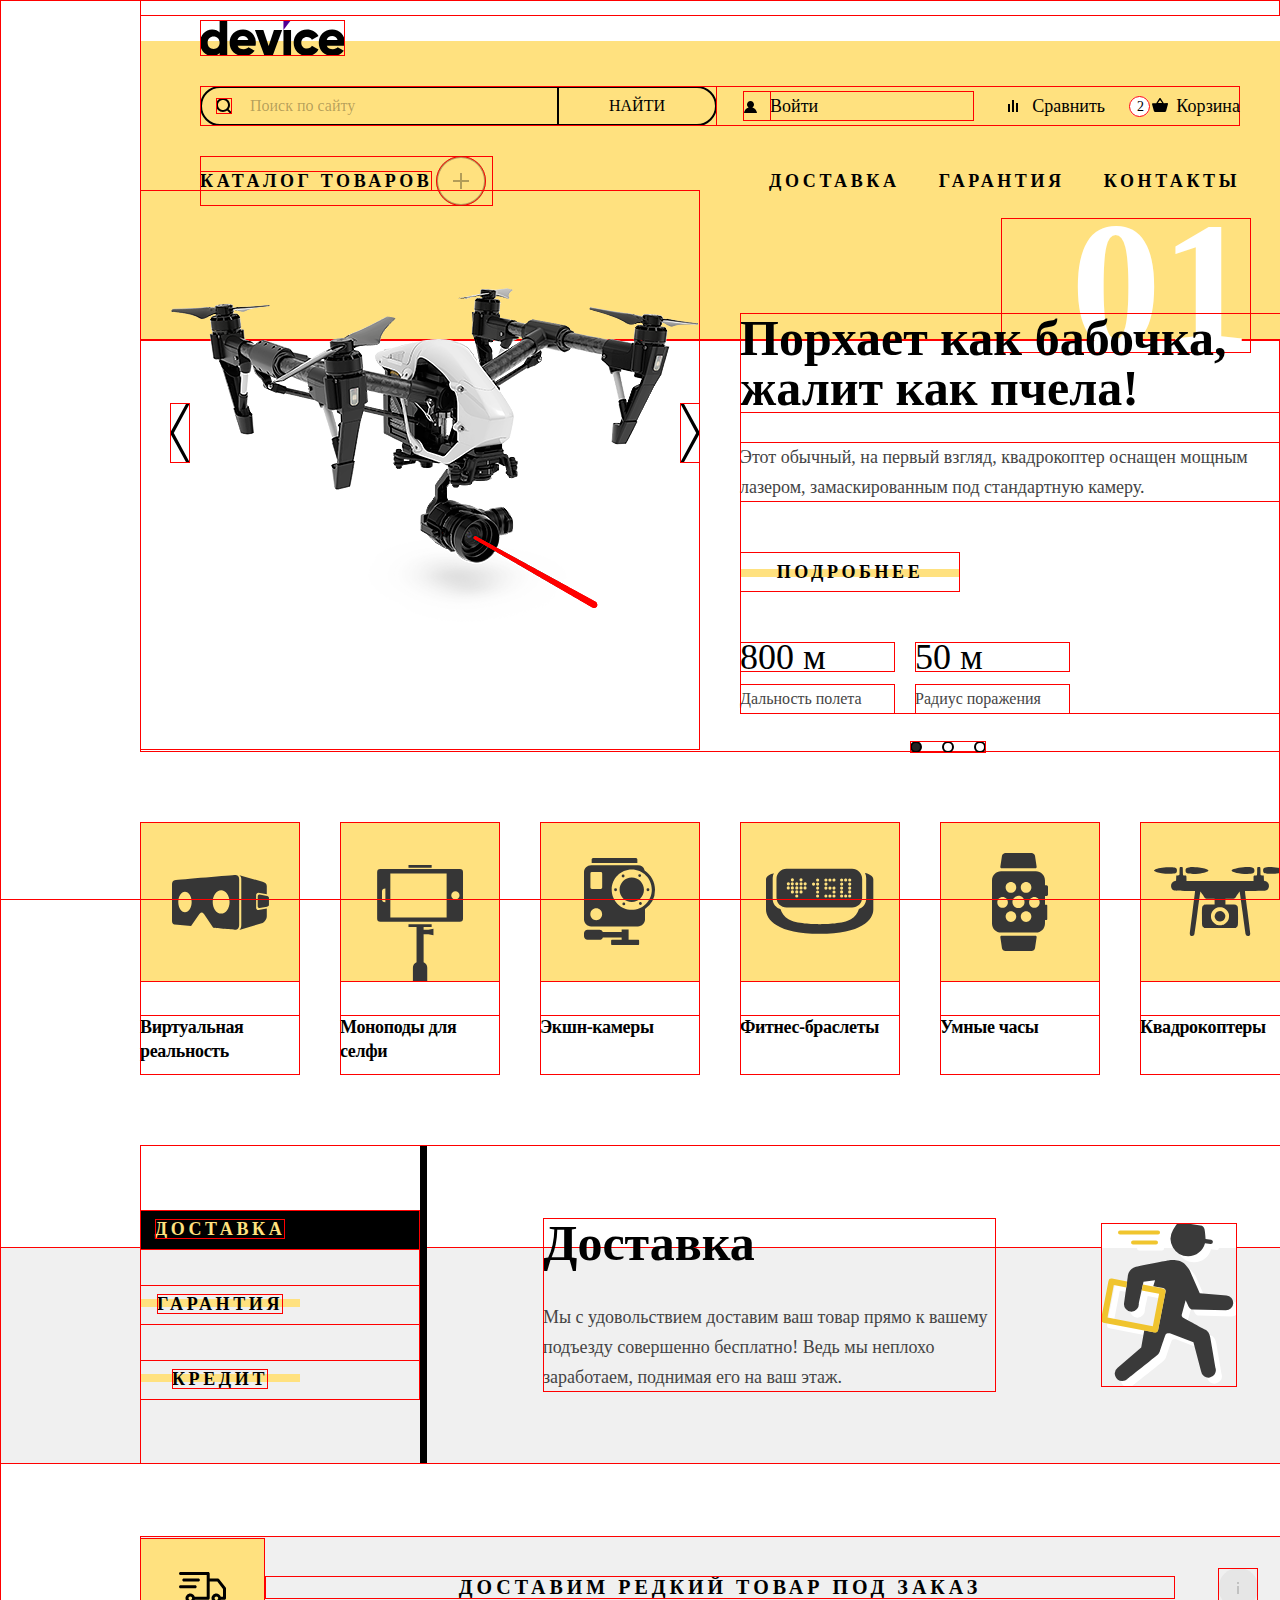
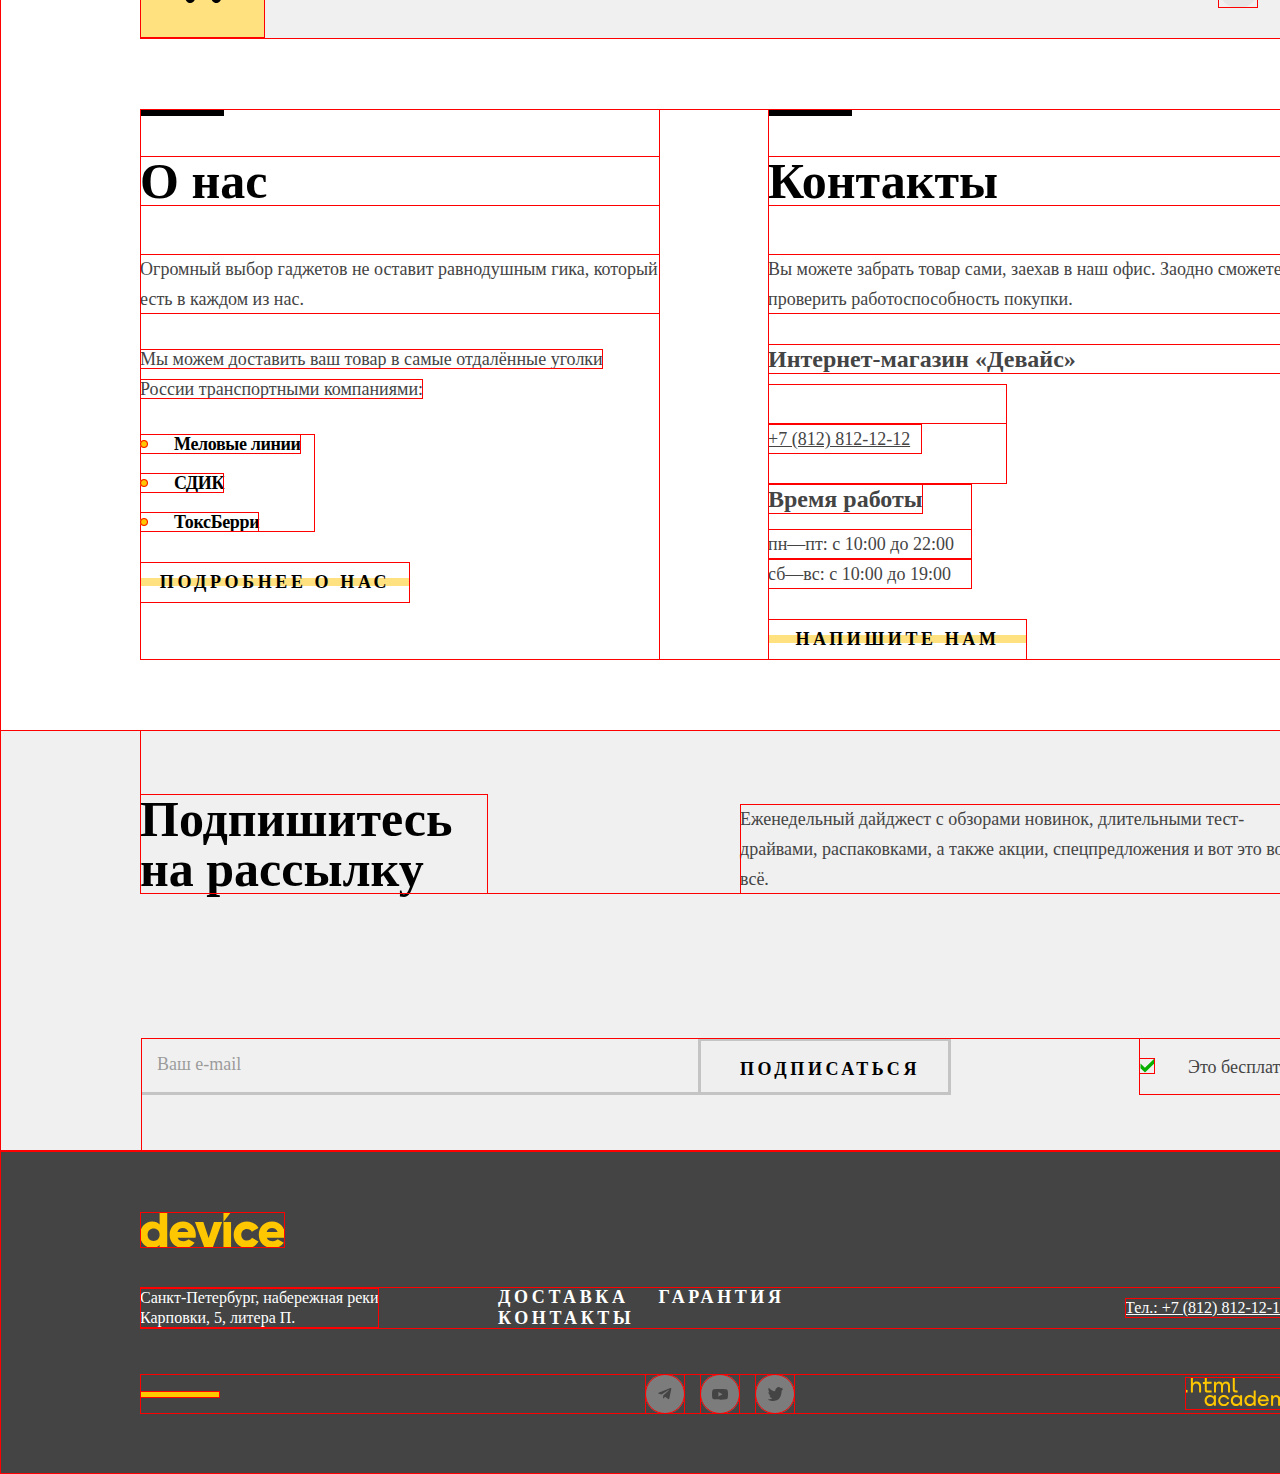
==== index.html @ ec1149d3 "Стилизация состояний кнопок" ====
<!DOCTYPE html>
<html lang="ru">

  <head>
    <meta charset="utf-8">
    <title>HTML Academy: Девайс</title>
    <link rel="stylesheet" href="styles/style.css">
    <link rel="icon" sizes="10x12" href="./images/favicon.png" type="image/png">
  </head>

  <body>

    <!--Шапка сайта-->
    <header class="header">
      <h1 class="visually-hidden">Каталог товаров компании Девайс.</h1>
      <div class="header-wrapper">
        <div class="header-logo-wrapper">
          <img class="header-logo" width="145" height="36" src="./images/logo/header-logo.svg"
            alt="Логотип магазина Девайс.">
        </div>
        <div class="search-navigation-wrapper">
          <form class="search-form" action="#" method="get">
            <label class="search-site-form" for="search-site"></label>
            <input class="input-search-info" type="search" id="search-site" name="search-site"
              placeholder="Поиск по сайту">
            <button class="button button-search" type="button">Найти</button>
          </form>
          <div class="navigation-authentication-wrapper">
            <nav class="navigation-authentication">
              <ul class="navigation-authentication-list">
                <li class="navigation-authentication-item">
                  <a class="navigation-authentication-link navigation-authentication-sign-in" href="#">Войти</a>
                </li>
              </ul>
            </nav>
          </div>
          <div class="navigation-choice-wrapper">
            <nav>
              <ul class="navigation-choice">
                <li class="navigation-choice-item  navigation-item-simile">
                  <a class="navigation-choice-link" href="#">Сравнить</a>
                </li>
                <li class="navigation-choice-item ">
                  <div class="navigation-item-cart">
                    <a class="navigation-choice-link navigation-cart-link" href="#">Корзина</a>
                  </div>
                </li>
              </ul>
            </nav>
          </div>

          <div class="tooltip-wrapper">
            <span class="tooltip-toggle-cart">
            </span>
            <div class="tooltip-cart" role="tooltip" id="tooltip-label-cart">
              <div class="tooltip-cart-list">
                <img class="tooltip-list-image" width="39" height="43" src="./images/tooltip-cart/product-1-small.svg"
                  alt="Фото любительской селфи-палки.">
                <p class="tooltip-list-product">Любительская селфи-палка</p>
              </div>
              <div class="tooltip-cart-list">
                <img class="tooltip-list-image" width="39" height="43" src="./images/tooltip-cart/product-2-small.svg"
                  alt="Фото профессиональной селфи-палки.">
                <p class="tooltip-list-product">Профессиональная селфи-палка</p>
              </div>
              <div class="tooltip-list-total-wrapper">
                <span class="tooltip-list-total">Товаров: 2</span>
                <span class="tooltip-list-total">Сумма: 2000 ₽</span>
              </div>
              <button class="button button-open-cart" type="button">Открыть корзину</button>
            </div>
          </div>

        </div>

        <div class="main-navigation-wrapper">
          <div class="navigation-catalog">
            <a class="navigation-catalog-link" href="#">Каталог товаров</a>
          </div>
          <nav class="main-navigation">
            <ul class="main-navigation-list">
              <li class="main-navigation-item">
                <a class="main-navigation-link" href="#">Доставка</a>
              </li>
              <li class="main-navigation-item">
                <a class="main-navigation-link" href="#">Гарантия</a>
              </li>
              <li class="main-navigation-item">
                <a class="main-navigation-link" href="#">Контакты</a>
              </li>
            </ul>
          </nav>
        </div>
      </div>
    </header>

    <main class="main-container">

      <section class="promotion-section">
        <h2 class="visually-hidden">Рекламные слайды товаров.</h2>

        <div class="promotion-slider-wrapper">
          <div class="promotion-slider">
            <img class="promotion-slider-image" src="./images/promotion-images/promotion-slider-1.png" width="560"
              height="560" alt="Фото квадрокоптера.">
            <div class="slider-controls">
              <button class="slider-button slider-next" type="button">
                <span class="visually-hidden">Предыдущее фото</span>
              </button>
              <button class="slider-button slider-prev" type="button">
                <span class="visually-hidden">Следующее фото</span>
              </button>
            </div>
          </div>
          <div class="promotion-list">
            <h4 class="promotion-slogan">Порхает как бабочка, жалит&nbsp;как&nbsp;пчела!</h4>
            <p class="promotion-text">Этот обычный, на первый взгляд, квадрокоптер оснащен мощным лазером,
              замаскированным под стандартную
              камеру.
            </p>
            <a class="promotion-details" href="#">Подробнее</a>
            <div class="details-argument-wrapper">
              <div>
                <span class="details-argument-item">800 м</span>
                <span class="details-argument">Дальность полета</span>
              </div>
              <div>
                <span class="details-argument-item">50 м</span>
                <span class="details-argument">Радиус&nbsp;поражения</span>
              </div>
            </div>
          </div>
        </div>

        <div class="promotion-slider-wrapper promotion-slider-wrapper-second" style="display: none;">
          <div class="promotion-slider">
            <img class="promotion-slider-image" src="./images/promotion-images/promotion-slider-2.png" width="560"
              height="560" alt="Фото фитнес-браслета.">
            <div class="slider-controls">
              <button class="slider-button slider-next" type="button">
                <span class="visually-hidden">Предыдущее фото</span>
              </button>
              <button class="slider-button slider-prev" type="button">
                <span class="visually-hidden">Следующее фото</span>
              </button>
            </div>
          </div>
          <div class="promotion-list">
            <h4 class="promotion-slogan">Худеем <br> правильно!</h4>
            <p class="promotion-text">Мотивирующие фитнес-браслеты помогут найти в себе силы не пропускать занятия и
              соблюдать диету.
            </p>
            <a class="promotion-details" href="#">Подробнее</a>
            <div class="details-argument-wrapper">
              <div>
                <span class="details-argument-item">48 часов</span>
                <span class="details-argument">Без подзарядки</span>
              </div>
            </div>
          </div>
        </div>

        <div class="promotion-slider-wrapper promotion-slider-wrapper-third" style="display: none;">
          <div class="promotion-slider">
            <img class="promotion-slider-image" src="./images/promotion-images/promotion-slider-3.png" width="560"
              height="560" alt="Фото селфи-палки.">
            <div class="slider-controls">
              <button class="slider-button slider-next" type="button">
                <span class="visually-hidden">Предыдущее фото</span>
              </button>
              <button class="slider-button slider-prev" type="button">
                <span class="visually-hidden">Следующее фото</span>
              </button>
            </div>
          </div>
          <div class="promotion-list">
            <h4 class="promotion-slogan">Делай селфи, как&nbsp;Бен&nbsp;Стиллер!</h4>
            <p class="promotion-text">Самая длинная палка для селфи доступна в нашем магазине. Восемь (Восемь, Карл!)
              метров длиной и весом всего 5 кг.
            </p>
            <a class="promotion-details" href="#">Подробнее</a>
            <div class="details-argument-wrapper">
              <div>
                <span class="details-argument-item">8,5 м</span>
                <span class="details-argument">Длина палки</span>
              </div>
              <div>
                <span class="details-argument-item">5 кг</span>
                <span class="details-argument">Вес палки</span>
              </div>
              <div>
                <span class="details-argument-item">Карбон</span>
                <span class="details-argument">Материал</span>
              </div>
            </div>
          </div>
        </div>

        <div class="slider-pagination-wrapper">
          <ol class="slider-pagination">
            <li class="slider-pagination-item">
              <button class="slider-pagination-button slider-pagination-button-current" type="button">
                <span class="visually-hidden">1 фото</span>
              </button>
            </li>
            <li class="slider-pagination-item">
              <button class="slider-pagination-button" type="button">
                <span class="visually-hidden">2 фото</span>
              </button>
            </li>
            <li class="slider-pagination-item">
              <button class="slider-pagination-button" type="button">
                <span class="visually-hidden">3 фото</span>
              </button>
            </li>
          </ol>
        </div>

      </section>

      <section class="directory-section">
        <h2 class="visually-hidden">Каталог товаров по видам.</h2>
        <ol class="directory-section-list">
          <li class="directory-section-item">
            <div class="directory-section-container">
              <a class="index-catalog-images" href="#">
                <svg aria-hidden="true" focusable="false" xmlns="http://www.w3.org/2000/svg" width="160" height="160"
                  viewBox="0 0 160 160" fill="currentColor">
                  <path fill="#363636"
                    d="M116.131 85.639V73.003c0-1.309 1.045-2.37 2.335-2.37l8.326 1.581V64.02c0-2.355-1.708-3.431-4.202-4.265l-23.187-6.58c1.616 1.391 1.889 2.04 1.889 4.396v45.209c0 2.356-.45 4.066-1.967 5.21l23.265-7.065c2.401-.833 4.202-4.216 4.202-6.572V86.44l-8.326 1.567c-1.29.002-2.335-1.06-2.335-2.368Z" />
                  <path fill="#363636"
                    d="m127.129 73.979-7.598-1.444c-1.008 0-1.824.829-1.824 1.851v9.868c0 1.023.816 1.852 1.824 1.852l7.598-1.431c1.154-.419 1.824-.829 1.824-1.852V75.83c0-1.022-.766-1.507-1.824-1.851ZM99.17 57.483c0-5.08-4.232-4.459-4.232-4.459s-57.106 4.714-60.1 5.121c-2.994.407-2.837 4.387-2.837 4.387v36.28c0 3.743 2.598 3.753 2.598 3.753l16.477 1.403L59.212 92.3s1.11-1.828 2.505-1.828c1.397 0 2.432 1.861 2.432 1.861l9.061 13.521s18.895 1.909 22.521 1.909c3.626-.001 3.44-5.024 3.44-5.024V57.483ZM44.982 90.192c-3.698 0-6.696-4.601-6.696-10.275s2.998-10.275 6.696-10.275c3.698 0 6.696 4.601 6.696 10.275s-2.998 10.275-6.696 10.275Zm36.158 1.426c-4.662 0-8.44-5.239-8.44-11.701 0-6.463 3.78-11.702 8.44-11.702 4.662 0 8.442 5.239 8.442 11.702 0 6.462-3.78 11.701-8.442 11.701Z" />
                </svg>
              </a>
              <a class="index-catalog-link" href="#">Виртуальная реальность</a>
            </div>
          </li>
          <li class="directory-section-item">
            <div class="directory-section-container">
              <a class="index-catalog-images" href="#">
                <svg aria-hidden="true" focusable="false" xmlns="http://www.w3.org/2000/svg" width="160" height="160"
                  viewBox="0 0 160 160" fill="currentColor">
                  <path fill="#363636"
                    d="M119.821 47.011H40.33a3.188 3.188 0 0 0-3.188 3.188v46.413a3.187 3.187 0 0 0 3.188 3.189h79.492a3.188 3.188 0 0 0 3.189-3.189V50.199a3.189 3.189 0 0 0-3.19-3.188ZM45.392 80.236h-.226a3.19 3.19 0 0 1-3.189-3.189v-7.283a3.188 3.188 0 0 1 3.189-3.188h.226v13.66Zm61.231 15.172H50.341V51.402h56.282v44.006Zm8.777-17.856a4.146 4.146 0 0 1-4.146-4.147 4.146 4.146 0 1 1 4.146 4.147ZM91.654 43H68.497v2.758h23.157V43ZM83.608 107.861v-2.973h8.046v-2.758H68.498v2.758h8.045v35.246a6.068 6.068 0 0 0-3.635 5.559V160h14.335v-14.307a6.062 6.062 0 0 0-3.636-5.557v-27.99h4.796l5.051 1.213v-6.711l-5.051 1.213h-4.795Z" />
                </svg>
              </a>
              <a class="index-catalog-link" href="#">Моноподы для селфи</a>
            </div>
          </li>
          <li class="directory-section-item">
            <div class="directory-section-container">
              <a class="index-catalog-images" href="#">
                <svg aria-hidden="true" focusable="false" xmlns="http://www.w3.org/2000/svg" width="160" height="160"
                  viewBox="0 0 160 160" fill="currentColor">
                  <path fill="#363636"
                    d="M97.349 37.49c0-.736-.578-1.49-1.311-1.49H53.053c-.733 0-1.381.754-1.381 1.49v3.522h45.676l.001-3.522ZM98.202 117.809h-9.597v-10.383h-6.958v2.507H62.774c-.537-1.254-1.757-2.148-3.181-2.148H47.559c-1.917-.001-3.559 1.602-3.559 3.526v3.018c0 1.924 1.642 3.48 3.559 3.48h12.035c1.511 0 2.792-.896 3.269-2.326h18.785v2.326H72.13c-.533 0-1.01.437-1.01.972v3.172c0 .535.478 1.048 1.01 1.048h26.072c.533 0 .93-.513.93-1.048v-3.173c0-.535-.397-.971-.93-.971ZM104.666 48.39a7.037 7.037 0 0 0-6.771-5.05H51.148C47.25 43.34 44 46.449 44 50.361v46.9c0 3.912 3.25 7.121 7.148 7.121h46.747c3.898 0 7.126-3.209 7.126-7.121V86.915a23.228 23.228 0 0 0 10.001-19.164c-.001-8.079-4.132-15.181-10.356-19.361ZM56.238 98.151c-3.259 0-5.901-2.65-5.901-5.921 0-3.27 2.642-5.922 5.901-5.922s5.902 2.652 5.902 5.922c0 3.271-2.643 5.921-5.902 5.921Zm5.961-32.605a1.42 1.42 0 0 1-1.418 1.422h-8.94a1.42 1.42 0 0 1-1.418-1.422v-14.16a1.42 1.42 0 0 1 1.418-1.423h8.939a1.42 1.42 0 0 1 1.418 1.423l.001 14.16Zm29.563 22.312c-11.076 0-20.057-9.01-20.057-20.123 0-11.113 8.98-20.124 20.057-20.124 11.077 0 20.058 9.01 20.058 20.124 0 11.114-8.981 20.123-20.058 20.123Z" />
                  <path fill="#363636"
                    d="M91.762 79.964c6.731 0 12.188-5.475 12.188-12.229s-5.457-12.229-12.188-12.229c-6.731 0-12.188 5.475-12.188 12.229s5.457 12.229 12.188 12.229ZM75.562 69.171a1.435 1.435 0 1 0 0-2.87 1.435 1.435 0 0 0 0 2.87ZM107.963 69.171a1.435 1.435 0 1 0 0-2.87 1.435 1.435 0 0 0 0 2.87ZM83.109 55.429a1.435 1.435 0 1 0 0-2.87 1.435 1.435 0 0 0 0 2.87ZM100.415 82.912c.79 0 1.43-.643 1.43-1.436 0-.793-.64-1.436-1.43-1.436-.79 0-1.43.643-1.43 1.436 0 .793.64 1.436 1.43 1.436ZM99.697 55a1.435 1.435 0 1 0 0-2.87 1.435 1.435 0 0 0 0 2.87ZM83.828 83.341a1.435 1.435 0 1 0 0-2.87 1.435 1.435 0 0 0 0 2.87Z" />
                </svg>
              </a>
              <a class="index-catalog-link" href="#">Экшн-камеры</a>
            </div>
          </li>
          <li class="directory-section-item">
            <div class="directory-section-container">
              <a class="index-catalog-images" href="#">
                <svg aria-hidden="true" focusable="false" xmlns="http://www.w3.org/2000/svg" width="160" height="160"
                  viewBox="0 0 160 160" fill="currentColor">
                  <path fill="#363636"
                    d="M124.967 51.074c.752 1.441 1.209 3.08 1.209 4.818v21.102c0 4.616-3.092 8.527-7.246 9.9-1.325 3.987-3.778 7.854-8.051 10.432-8.676 5.231-31.124 4.837-31.198 4.837-.078 0-22.513.395-31.189-4.837-4.216-2.545-6.708-6.347-8.042-10.279-4.418-1.209-7.756-5.25-7.756-10.053v-21.1c0-1.689.427-3.283 1.139-4.694C30.17 52.11 26 53.918 26 57.434v29.983c0 10.251 11.839 24.433 53.657 24.433 41.82 0 53.657-14.182 53.657-24.433V57.434c-.001-3.684-4.576-5.494-8.347-6.36Z" />
                  <path fill="#363636"
                    d="M46.561 85.46h65.523c5.564 0 10.074-4.514 10.074-10.078V56.935c0-5.563-4.51-10.075-10.074-10.075H46.561c-5.564 0-10.075 4.511-10.075 10.075v18.447c0 5.564 4.511 10.077 10.075 10.077Zm63.134-28.992a1.57 1.57 0 1 1 0 3.139 1.57 1.57 0 0 1 0-3.139Zm0 4.04a1.569 1.569 0 1 1 0 3.137 1.569 1.569 0 0 1 0-3.138Zm0 4.038a1.568 1.568 0 1 1 .001 3.137 1.568 1.568 0 0 1-.001-3.137Zm0 3.827a1.57 1.57 0 1 1-.001 3.14 1.57 1.57 0 0 1 .001-3.14Zm0 4.04a1.568 1.568 0 1 1 .001 3.136 1.568 1.568 0 0 1-.001-3.137Zm-4.039-15.945c.867 0 1.568.703 1.568 1.57a1.568 1.568 0 1 1-3.136 0c0-.868.703-1.57 1.568-1.57Zm0 15.944a1.568 1.568 0 1 1 0 3.135 1.568 1.568 0 0 1 0-3.135Zm-4.037-15.944a1.57 1.57 0 1 1-.003 3.14 1.57 1.57 0 0 1 .003-3.14Zm0 4.04a1.57 1.57 0 1 1-.003 3.138 1.57 1.57 0 0 1 .003-3.139Zm0 4.038a1.569 1.569 0 1 1-.002 3.138 1.569 1.569 0 0 1 .002-3.138Zm0 3.827a1.568 1.568 0 1 1 0 3.138 1.568 1.568 0 0 1 0-3.138Zm0 4.04a1.569 1.569 0 1 1-.002 3.137 1.569 1.569 0 0 1 .002-3.138Zm-7.654-15.945c.867 0 1.568.703 1.568 1.57a1.568 1.568 0 1 1-3.136 0 1.568 1.568 0 0 1 1.568-1.57Zm0 8.078c.867 0 1.568.702 1.568 1.57a1.568 1.568 0 1 1-1.568-1.57Zm0 3.881a1.569 1.569 0 1 1-.002 3.136 1.569 1.569 0 0 1 .002-3.136Zm0 3.985a1.568 1.568 0 1 1 0 3.135 1.568 1.568 0 0 1 0-3.135Zm-4.039-15.944a1.57 1.57 0 1 1 0 3.14 1.57 1.57 0 0 1 0-3.14Zm0 8.078a1.57 1.57 0 1 1 .001 3.139 1.57 1.57 0 0 1-.001-3.139Zm0 7.866a1.57 1.57 0 1 1 .001 3.139 1.57 1.57 0 0 1-.001-3.139Zm-4.038-15.944a1.57 1.57 0 0 1 0 3.14 1.568 1.568 0 0 1-1.568-1.57 1.567 1.567 0 0 1 1.568-1.57Zm0 4.04a1.57 1.57 0 1 1-.001 3.135 1.57 1.57 0 0 1 .001-3.136Zm0 4.038a1.57 1.57 0 1 1-.001 3.14 1.57 1.57 0 0 1 .001-3.14Zm0 7.866a1.57 1.57 0 0 1 0 3.137 1.569 1.569 0 0 1 0-3.137Zm-8.29-15.944a1.57 1.57 0 1 1 0 3.139 1.57 1.57 0 0 1 0-3.139Zm0 4.04a1.569 1.569 0 1 1 0 3.137 1.569 1.569 0 0 1 0-3.138Zm0 4.038a1.568 1.568 0 1 1 .001 3.137 1.568 1.568 0 0 1-.001-3.137Zm0 3.881a1.568 1.568 0 1 1 0 3.137 1.569 1.569 0 0 1 0-3.137Zm0 3.985a1.568 1.568 0 1 1 .001 3.137 1.568 1.568 0 0 1-.001-3.137Zm-4.039-11.905a1.568 1.568 0 1 1 0 3.136 1.568 1.568 0 0 1 0-3.136Zm-8.502-.212a1.57 1.57 0 1 1-.001 3.135 1.57 1.57 0 0 1 .001-3.135Zm0 4.038a1.57 1.57 0 1 1-.003 3.141 1.57 1.57 0 0 1 .003-3.14Zm-4.039-8.078a1.57 1.57 0 1 1-.003 3.14 1.57 1.57 0 0 1 .003-3.14Zm0 4.04a1.57 1.57 0 1 1-.003 3.139 1.57 1.57 0 0 1 .003-3.139Zm0 4.038a1.57 1.57 0 1 1-.003 3.14 1.57 1.57 0 0 1 .003-3.14Zm0 4.04a1.569 1.569 0 1 1-.001 3.137 1.569 1.569 0 0 1 .001-3.137Zm-4.254-8.078a1.569 1.569 0 1 1 0 3.138 1.569 1.569 0 0 1 0-3.138Zm0 4.038a1.57 1.57 0 1 1 0 3.139 1.57 1.57 0 0 1 0-3.139Zm0 4.04a1.57 1.57 0 1 1-.001 3.14 1.57 1.57 0 0 1 .001-3.14Zm0 4.04a1.568 1.568 0 1 1 .001 3.136 1.568 1.568 0 0 1-.001-3.137ZM52.3 56.254a1.57 1.57 0 1 1 .002 3.136 1.57 1.57 0 0 1-.002-3.136Zm0 4.04a1.57 1.57 0 0 1 1.571 1.568 1.57 1.57 0 0 1-3.14 0 1.57 1.57 0 0 1 1.569-1.568Zm0 4.038a1.571 1.571 0 1 1 0 3.14 1.571 1.571 0 0 1 0-3.14Zm0 4.04a1.57 1.57 0 1 1 .003 3.135 1.57 1.57 0 0 1-.003-3.135Zm-4.037-8.078a1.57 1.57 0 1 1-.001 3.135 1.57 1.57 0 0 1 .001-3.135Zm0 4.038a1.57 1.57 0 0 1 0 3.14 1.57 1.57 0 0 1 0-3.14Z" />
                </svg>
              </a>
              <a class="index-catalog-link" href="#">Фитнес-браслеты</a>
            </div>
          </li>
          <li class="directory-section-item">
            <div class="directory-section-container">
              <a class="index-catalog-images" href="#">
                <svg aria-hidden="true" focusable="false" xmlns="http://www.w3.org/2000/svg" width="160" height="160"
                  viewBox="0 0 160 160" fill="currentColor">
                  <path fill="#363636"
                    d="M106.494 63.197h-1.515v-4.64c0-5.052-4.087-9.186-9.082-9.186H61.082C56.086 49.372 52 53.505 52 58.557v42.868c0 5.052 4.087 9.185 9.083 9.185h34.815c4.995 0 9.082-4.133 9.082-9.185V98.01h1.515a.764.764 0 0 0 .757-.764V83.467a.765.765 0 0 0-.757-.766h-1.515v-8.788h1.515c.832 0 1.514-.688 1.514-1.531v-7.654a1.529 1.529 0 0 0-1.515-1.531Zm-20.412-3.109c2.926 0 5.299 2.398 5.299 5.358 0 2.96-2.373 5.358-5.299 5.358s-5.298-2.398-5.298-5.358c0-2.96 2.372-5.358 5.298-5.358Zm-15.137 0c2.925 0 5.298 2.398 5.298 5.358 0 2.96-2.373 5.358-5.298 5.358-2.926 0-5.298-2.398-5.298-5.358 0-2.96 2.372-5.358 5.298-5.358ZM57.297 80.397c0-2.959 2.371-5.358 5.298-5.358 2.926 0 5.298 2.399 5.298 5.358 0 2.959-2.373 5.358-5.298 5.358-2.927.001-5.298-2.399-5.298-5.358Zm13.648 19.497c-2.926 0-5.298-2.398-5.298-5.358 0-2.96 2.372-5.358 5.298-5.358 2.925 0 5.298 2.398 5.298 5.358 0 2.96-2.373 5.358-5.298 5.358Zm1.49-19.903c0-3.382 2.711-6.124 6.055-6.124s6.055 2.742 6.055 6.124c0 3.382-2.711 6.124-6.055 6.124-3.344-.001-6.055-2.742-6.055-6.124Zm13.647 19.903c-2.926 0-5.298-2.398-5.298-5.358 0-2.96 2.372-5.358 5.298-5.358s5.299 2.398 5.299 5.358c0 2.96-2.373 5.358-5.299 5.358Zm8.302-14.138c-2.927 0-5.298-2.399-5.298-5.358 0-2.959 2.371-5.358 5.298-5.358 2.926 0 5.298 2.399 5.298 5.358 0 2.958-2.372 5.358-5.298 5.358ZM61.646 46.31h33.687c.843 0 1.432-.681 1.306-1.514l-1.616-10.768-.002-.002C94.771 32.362 93.189 31 91.506 31H65.474c-1.686 0-3.268 1.362-3.517 3.028l-1.615 10.767c-.125.833.461 1.515 1.304 1.515ZM95.333 113.671H61.646c-.843 0-1.429.683-1.304 1.516l1.615 10.767c.25 1.666 1.832 3.028 3.516 3.028h26.032c1.684 0 3.266-1.362 3.517-3.026v-.002l1.615-10.767c.128-.833-.461-1.516-1.304-1.516Z" />
                </svg>
              </a>
              <a class="index-catalog-link" href="#">Умные часы</a>
            </div>
          </li>
          <li class="directory-section-item">
            <div class="directory-section-container">
              <a class="index-catalog-images" href="#">
                <svg aria-hidden="true" focusable="false" xmlns="http://www.w3.org/2000/svg" width="160" height="160"
                  viewBox="0 0 160 160" fill="currentColor">
                  <path fill="#363636"
                    d="M26.052 45.258c-5.545.487-10.214 1.593-11.477 2.672-.722.617-.722.617-.232 1.157.644.72 3.713 1.644 7.247 2.236 3.998.668 12.51.693 13.724.051 1.212-.668 1.624-1.413 1.624-2.981 0-1.619-.62-2.416-2.218-2.853-1.446-.386-5.778-.54-8.668-.282ZM39.775 45.488c-.13.284-.259 2.108-.259 4.112 0 4.061.156 3.778-2.192 3.933l-1.03.077-.259 5.089-1.186.283c-2.58.668-4 2.595-3.792 5.294.128 1.927 1.031 3.341 2.579 4.087 1.109.513 1.47.538 11.246.538 5.545 0 10.137.079 10.188.18.051.13-1.109 9.408-2.58 20.64-1.444 11.23-2.682 20.997-2.708 21.666-.051 1.617.827 2.621 2.348 2.621 1.237 0 2.012-.642 2.321-1.902.13-.513 1.496-10.333 3.018-21.821 1.522-11.463 2.863-20.869 2.94-20.869.104 0 1.084 1.413 2.193 3.136 2.94 4.626 2.4 4.317 7.636 4.317h4.358v5.63l-5.133.077c-4.72.077-5.21.127-5.881.615-1.573 1.157-1.625 1.415-1.625 10.977 0 9.534.026 9.792 1.522 11.049l.851.696h31.366l.85-.696c1.496-1.257 1.52-1.515 1.52-11.05 0-9.56-.05-9.819-1.622-10.976-.671-.488-1.161-.538-5.882-.615l-5.132-.077v-5.63h4.36c5.234 0 4.693.309 7.633-4.317 1.11-1.723 2.09-3.136 2.194-3.136.076 0 1.419 9.406 2.939 20.869 1.523 11.488 2.89 21.308 3.019 21.821.309 1.26 1.082 1.902 2.321 1.902 1.522 0 2.399-1.004 2.347-2.621-.026-.669-1.264-10.436-2.709-21.666-1.469-11.232-2.631-20.51-2.578-20.64.05-.101 4.641-.18 10.189-.18 9.776 0 10.136-.025 11.244-.538 1.548-.746 2.45-2.16 2.579-4.087.207-2.699-1.211-4.626-3.791-5.294l-1.187-.283-.256-5.089-1.032-.077c-2.347-.155-2.194.128-2.194-3.933 0-2.004-.128-3.828-.256-4.112-.207-.36-.543-.488-1.368-.488-.619 0-1.238.128-1.42.309-.206.205-.309 1.465-.309 3.932 0 2.467-.103 3.727-.31 3.932-.179.18-.901.308-1.649.308-1.626 0-1.652.052-1.652 3.11v2.287H46.481v-2.287c0-3.058-.025-3.11-1.65-3.11-.749 0-1.47-.129-1.65-.308-.208-.205-.31-1.465-.31-3.932 0-2.467-.104-3.727-.31-3.932-.181-.18-.8-.309-1.42-.309-.824 0-1.16.129-1.366.488Zm42.842 40.12c2.889.899 5.392 3.393 6.166 6.168.439 1.543.31 4.216-.284 5.784-.696 1.875-2.684 4.009-4.565 4.935-1.29.642-1.754.719-3.921.719s-2.631-.077-3.92-.719c-1.885-.926-3.87-3.06-4.567-4.935-.592-1.568-.722-4.24-.283-5.784.748-2.723 3.25-5.27 6.061-6.168 2.013-.642 3.3-.642 5.313 0Z" />
                  <path fill="#363636"
                    d="M77.794 89.438c-2.037.925-3.507 3.649-3.069 5.73.774 3.677 4.823 5.553 7.996 3.702 1.985-1.158 2.991-3.547 2.451-5.783-.568-2.39-2.734-4.138-5.16-4.138-.645 0-1.625.232-2.218.489ZM50.092 45.154c-3.92.668-4.513 1.131-4.513 3.444 0 1.825.464 2.416 2.268 2.956 1.55.462 7.172.514 10.5.128 6.86-.822 11.322-2.544 9.699-3.752-1.266-.9-4.903-1.876-9.055-2.39-2.475-.308-7.996-.54-8.9-.386ZM103.484 45.258c-6.319.59-11.864 2.081-11.864 3.186 0 1.722 7.841 3.47 15.63 3.495 5.804 0 7.196-.642 7.196-3.34 0-1.825-.619-2.622-2.373-3.085-1.649-.411-5.675-.514-8.589-.256ZM126.776 45.283c-1.78.231-3.018.77-3.43 1.491-.387.77-.31 2.904.154 3.572.928 1.31 1.652 1.465 7.068 1.465 3.662 0 5.802-.129 7.867-.488 3.534-.592 6.603-1.517 7.248-2.236.49-.54.49-.54-.233-1.157-1.341-1.13-5.958-2.185-11.916-2.672-3.481-.283-4.488-.283-6.758.025Z" />
                </svg>
              </a>
              <a class="index-catalog-link" href="#">Квадрокоптеры</a>
            </div>
          </li>
        </ol>
      </section>
      <section class="advantages">
        <h2 class="visually-hidden">Условия и преимущества компании.</h2>
        <nav class="advantages-navigation">
          <ul class="advantages-list">
            <li class="advantages-item advantages-item-marked">
              <a class="advantages-link advantages-link-marked" href="#">Доставка</a>
            </li>
            <li class="advantages-item">
              <a class="advantages-link" href="#">Гарантия</a>
            </li>
            <li class="advantages-item">
              <a class="advantages-link" href="#">Кредит</a>
            </li>
          </ul>
        </nav>
        <div class="advantages-marked advantages-marked-delivery">
          <h3 class="advantages-title">Доставка</h3>
          <p class="advantages-info">Мы с удовольствием доставим ваш товар прямо
            к&nbsp;вашему подъезду совершенно бесплатно! Ведь
            мы неплохо заработаем, поднимая его на ваш этаж.
          </p>
        </div>
        <div class="advantages-marked advantages-marked-guarantee">
          <h3 class="advantages-title">Гарантия</h3>
          <p class="advantages-info">Если из-за возгорания купленного у нас товара у вас
            сгорит дом — не переживайте, мы выдадим вам новый.
            Товар, не дом, конечно же.
          </p>
        </div>
        <div class="advantages-marked advantages-marked-credit">
          <h3 class="advantages-title">Кредит</h3>
          <p class="advantages-info">Залезть в долговую яму стало проще!
            Кредитные консультанты подберут для вас наиболее выгодные условия кредита.
            Выгодные для банка, разумеется.
          </p>
        </div>
      </section>
      <div class="advantages-slogan-block">
        <p class="advantages-slogan-info">Доставим редкий товар под заказ</p>
      </div>
      <div class="contacts-container">
        <section class="contacts-about-info">
          <h3 class="contacts-title">О нас</h3>
          <p class="info-slogan">
            Огромный выбор гаджетов не оставит равнодушным гика,&nbsp;который есть в каждом из нас.
          </p>
          <div class="contacts-delivery-methods">
            <span class="delivery-slogan">
              Мы можем доставить ваш товар в самые отдалённые уголки России транспортными компаниями:
            </span>
            <ul class="delivery-methods-list">
              <li class="delivery-method">
                <a class="delivery-method-link" href="#">Меловые линии</a>
              </li>
              <li class="delivery-method">
                <a class="delivery-method-link" href="#">СДИК</a>
              </li>
              <li class="delivery-method">
                <a class="delivery-method-link" href="#">ТоксБерри</a>
              </li>
            </ul>
            <div class="about-detail-wrapper">
              <a class="contacts-about-detail" href="#">Подробнее о нас</a>
            </div>
          </div>
        </section>
        <section class="contacts-full-info">
          <h3 class="contacts-title">Контакты</h3>
          <p class="info-slogan">Вы можете забрать товар сами, заехав в наш офис.
            Заодно&nbsp;сможете проверить работоспособность покупки.
          </p>
          <h3 class="address-title">Интернет-магазин «Девайс»</h3>
          <address class="contacts-address">
            <p class="contacts-address-text">Санкт-Петербург, набережная реки Карповки, 5, литера П.</p>
            <a class="contacts-phone" href="tel:+78128121212">+7 (812) 812-12-12</a>
          </address>
          <div class="worktime-wrapper">
            <h3 class="worktime-title">Время работы</h3>
            <span class="worktime-item">
              пн—пт: с 10:00 до 22:00
            </span>
            <span class="worktime-item">
              сб—вс: с 10:00 до 19:00
            </span>
          </div>
          <div class="message-link-wrapper">
            <a class="message-link" href="#">Напишите нам</a>
          </div>
        </section>
      </div>
      <section class="subscribe">
        <div class="subscribe-container">
          <h3 class="subscribe-title">Подпишитесь на рассылку</h3>
          <p class="subscribe-description">
            Еженедельный дайджест с обзорами новинок,
            длительными&nbsp;тест-драйвами, распаковками, а также акции,
            спецпредложения и вот это вот всё.
          </p>
        </div>
        <div class="subscribe-form-wrapper">
          <form class="subscribe-form" action="https://echo.htmlacademy.ru/" method="post">
            <label class="email-form" for="distribution-email"></label>
            <input class="input-email" type="email" id="distribution-email" name="distribution-email"
              placeholder="Ваш e-mail">
            <button class="button button-subscribe" type="submit">Подписаться</button>
          </form>
          <span class="subscribe-reason">Это бесплатно</span>
        </div>
      </section>
    </main>

    <footer class="page-footer">
      <div class="footer-container">
        <img class="footer-logo" width="145" height="36" src="./images/logo/footer-logo.svg"
          alt="Логотип магазина Девайс.">
        <div class="footer-navigation-wrapper">
          <address class="contacts-address">
            <p class="contacts-address-text">Санкт-Петербург, набережная реки Карповки, 5, литера П.
            </p>
          </address>
          <nav class="footer-navigation">
            <ul class="footer-navigation-list">
              <li class="footer-navigation-item">
                <a class="footer-navigation-link" href="#">Доставка</a>
              </li>
              <li class="footer-navigation-item">
                <a class="footer-navigation-link" href="#">Гарантия</a>
              </li>
              <li class="footer-navigation-item">
                <a class="footer-navigation-link" href="#">Контакты</a>
              </li>
            </ul>
          </nav>
          <div class="footer-phone">
            <a class="footer-phone-link" href="tel:+78128121212">Тел.: +7 (812) 812-12-12</a>
          </div>
        </div>
        <div class="footer-social-wrapper">
          <section class="footer-social">
            <h2 class="visually-hidden">Ссылка на социальные сети.</h2>
            <ul class="footer-social-list">
              <li class="footer-social-item">
                <a class="footer-social-tme" href="https://t.me/htmlacademy">
                  <svg aria-hidden="true" focusable="false" xmlns="http://www.w3.org/2000/svg" width="14" height="12"
                    viewBox="0 0 14 12" fill="currentColor">
                    <g clip-path="url(#clip0_38541_808)">
                      <path
                        d="M12.4431 0.0735832L0.623071 4.63158C-0.183596 4.95558 -0.178929 5.40558 0.475071 5.60625L3.50974 6.55292L10.5311 2.12292C10.8631 1.92092 11.1664 2.02958 10.9171 2.25092L5.2284 7.38492H5.22707L5.2284 7.38558L5.01907 10.5136C5.32574 10.5136 5.46107 10.3729 5.63307 10.2069L7.10707 8.77358L10.1731 11.0382C10.7384 11.3496 11.1444 11.1896 11.2851 10.5149L13.2977 1.02958C13.5037 0.203583 12.9824 -0.170417 12.4431 0.0735832Z"
                        fill="#444444" />
                    </g>
                    <defs>
                      <clipPath id="clip0_38541_808">
                        <rect width="14" height="12" fill="white" />
                      </clipPath>
                    </defs>
                  </svg>
                  <span class="visually-hidden">Телеграм.</span>
                </a>
              </li>
              <li class="footer-social-item">
                <a class="footer-social-youtube" href="https://www.youtube.com/user/htmlacademyru">
                  <svg aria-hidden="true" focusable="false" xmlns="http://www.w3.org/2000/svg" width="16" height="11"
                    viewBox="0 0 16 11" fill="currentColor">
                    <g clip-path="url(#clip0_38541_813)">
                      <path
                        d="M15.6671 1.67464C15.5765 1.35146 15.4 1.05887 15.1564 0.827973C14.9059 0.589975 14.5989 0.41973 14.2644 0.333306C13.0124 0.00330585 7.99641 0.00330593 7.99641 0.00330593C5.9053 -0.0204856 3.8147 0.0841556 1.73641 0.316639C1.40187 0.409448 1.09545 0.583497 0.844411 0.823306C0.597745 1.06064 0.419078 1.35331 0.325745 1.67397C0.10154 2.8818 -0.00739387 4.1082 0.000411455 5.33664C-0.00758854 6.56397 0.101078 7.78997 0.325745 8.99931C0.417078 9.31864 0.595078 9.60997 0.842411 9.84531C1.08974 10.0806 1.39774 10.2506 1.73641 10.3406C3.00508 10.67 7.99641 10.67 7.99641 10.67C10.0902 10.6938 12.1835 10.5892 14.2644 10.3566C14.5989 10.2702 14.9059 10.1 15.1564 9.86197C15.3999 9.63112 15.5762 9.33849 15.6664 9.01531C15.8965 7.80794 16.0083 6.58103 16.0004 5.35197C16.0177 4.11771 15.906 2.88502 15.6671 1.67397V1.67464ZM6.40174 7.61931V3.05464L10.5751 5.33731L6.40174 7.61931Z"
                        fill="#444444" />
                    </g>
                    <defs>
                      <clipPath id="clip0_38541_813">
                        <rect width="16" height="11" fill="white" />
                      </clipPath>
                    </defs>
                  </svg>
                  <span class="visually-hidden">Ютуб.</span>
                </a>
              </li>
              <li class="footer-social-item">
                <a class="footer-social-twitter" href="https://twitter.com/htmlacademy_ru">
                  <svg aria-hidden="true" focusable="false" xmlns="http://www.w3.org/2000/svg" width="40" height="40"
                    fill="currentColor" viewBox="0 0 40 40">
                    <path fill="#444"
                      d="M22.7 13.155c1.5-.5 2.6.3 3.2 1.1.5-.2 1.1-.4 1.7-.6 0 .8-.5 1.4-.8 1.6.7.2 1.2-.4 1.2-.4-.1.9-.9 1.7-1.4 1.9-.2 6.3-2.8 10.4-8.9 10.3h-.4c-.3 0-3.7-.4-4.3-1.8 2 .2 3.4-.4 4.1-1.1-.8-.3-2.4-.4-2.6-2.8.3.2.5.3 1.1.2-1.1-.8-2.3-1.5-2.2-3.5.3.3.9.5 1.2.4-.6-.2-1.8-3.1-.8-4.6 1.6 1.7 3.3 3.4 6.3 3.5.2-2.1 1-3.5 2.6-4.2Z" />
                  </svg>
                  <span class="visually-hidden">Твиттер.</span>
                </a>
              </li>
            </ul>
          </section>

          <div class="footer-link-container">
            <a class="footer-contacts-logo-htmlacademy" href="https://htmlacademy.ru/">
              <svg aria-hidden="true" focusable="false" xmlns="http://www.w3.org/2000/svg" width="115" height="33"
                viewBox="0 0 115 33" fill="none">
                <path d="M0 12.9V15.5H2.5V12.9H0Z" fill="#FFC700" />
                <path
                  d="M11.6 4.5C10 4.5 8.8 5.2 8 6.2H7.9V0H5.9V15.5H7.9V10.2C7.9 8.1 9.2 6.6 11.2 6.6C13 6.6 14.1 8 14.1 9.8V15.5H16.1V9.4C16.2 6.4 14.3 4.5 11.6 4.5Z"
                  fill="#FFC700" />
                <path
                  d="M26.6 4.8H21.8V1.1H19.8V4.9H17.9V6.9H19.8V12.9C19.8 14.6 20.8 15.6 22.5 15.6H26.6V13.6H22.9C22.2 13.6 21.8 13.2 21.8 12.5V6.8H26.6V4.8Z"
                  fill="#FFC700" />
                <path
                  d="M41.1 4.6C39.5 4.6 38.2 5.4 37.6 6.7H37.5C36.9 5.5 35.7 4.6 34.1 4.6C32.7 4.6 31.6 5.4 31 6.4H30.9V4.8H29V15.4H31V10C31 8 32 6.5 33.6 6.5C35.1 6.5 36 7.5 36 9.1V15.4H38V9.8C38 7.4 39.4 6.5 40.6 6.5C42.1 6.5 43 7.5 43 9.1V15.4H45V8.9C45.1 6.4 43.6 4.6 41.1 4.6Z"
                  fill="#FFC700" />
                <path
                  d="M47.8 12.7C47.8 14.4 48.8 15.4 50.6 15.4H52.6V13.4H50.9C50.2 13.4 49.8 13 49.8 12.3V0H47.8V12.7Z"
                  fill="#FFC700" />
                <path
                  d="M28.9 19.7C28 18.6 26.7 17.9 25 17.9C21.9 17.9 19.6 20.2 19.6 23.5C19.6 26.8 21.9 29.1 25 29.1C26.8 29.1 28 28.3 28.8 27.2H28.9V28.8H30.9V18.2H28.9V19.7ZM25.3 27.1C23.1 27.1 21.7 25.5 21.7 23.5C21.7 21.5 23.1 19.9 25.3 19.9C27.5 19.9 28.9 21.5 28.9 23.5C28.9 25.4 27.5 27.1 25.3 27.1Z"
                  fill="#FFC700" />
                <path
                  d="M44.2 22C43.7 19.6 41.6 17.9 38.8 17.9C35.4 17.9 33.2 20.4 33.2 23.5C33.2 26.6 35.4 29.1 38.8 29.1C41.6 29.1 43.7 27.3 44.2 24.9H42.1C41.7 26.2 40.4 27.2 38.8 27.2C36.6 27.2 35.2 25.6 35.2 23.6C35.2 21.6 36.6 20 38.8 20C40.4 20 41.6 21 42.1 22.2H44.2V22Z"
                  fill="#FFC700" />
                <path
                  d="M55.1 19.7C54.2 18.6 52.9 17.9 51.2 17.9C48.1 17.9 45.8 20.2 45.8 23.5C45.8 26.8 48.1 29.1 51.2 29.1C53 29.1 54.2 28.3 55 27.2H55.1V28.8H57.1V18.2H55.1V19.7ZM51.5 27.1C49.3 27.1 47.9 25.5 47.9 23.5C47.9 21.5 49.3 19.9 51.5 19.9C53.7 19.9 55.1 21.5 55.1 23.5C55.1 25.4 53.6 27.1 51.5 27.1Z"
                  fill="#FFC700" />
                <path
                  d="M68.7 19.8C67.8 18.7 66.5 17.9 64.8 17.9C61.7 17.9 59.4 20.2 59.4 23.5C59.4 26.8 61.6 29.1 64.8 29.1C66.5 29.1 67.8 28.3 68.6 27.3H68.7V28.8H70.7V13.4H68.7V19.8ZM65.1 27.1C62.9 27.1 61.5 25.5 61.5 23.5C61.5 21.5 62.9 19.9 65.1 19.9C67.3 19.9 68.7 21.5 68.7 23.5C68.6 25.5 67.2 27.1 65.1 27.1Z"
                  fill="#FFC700" />
                <path
                  d="M78.3 17.9C75 17.9 72.8 20.4 72.8 23.5C72.8 26.5 74.9 29.1 78.3 29.1C80.8 29.1 82.8 27.8 83.5 25.5H81.4C80.9 26.5 79.8 27.1 78.4 27.1C76.5 27.1 75.1 25.8 75 24.2H83.8C84 20.6 81.8 17.9 78.3 17.9ZM78.3 19.8C80 19.8 81.3 20.8 81.6 22.4H75.1C75.4 20.9 76.6 19.8 78.3 19.8Z"
                  fill="#FFC700" />
                <path
                  d="M98.2 17.9C96.6 17.9 95.3 18.7 94.6 19.9H94.5C93.9 18.7 92.7 17.9 91.1 17.9C89.7 17.9 88.6 18.6 88 19.7V18.2H86.1V28.8H88.1V23.4C88.1 21.4 89.1 20 90.7 19.9C92.2 19.9 93.1 20.9 93.1 22.5V28.8H95.1V23.2C95.1 20.8 96.5 19.9 97.7 19.9C99.2 19.9 100.1 20.9 100.1 22.5V28.8H102.1V22.3C102.2 19.7 100.7 17.9 98.2 17.9Z"
                  fill="#FFC700" />
                <path
                  d="M109.4 27L105.8 18.1H103.6L108.4 29.7C108.1 30.6 107.7 30.9 106.7 30.9H104.2V32.9H106.7C108.5 32.9 109.5 32.1 110.2 30.3L114.9 18.1H112.8L109.4 27Z"
                  fill="#FFC700" />
              </svg>
            </a>
          </div>
        </div>
      </div>
    </footer>




  </body>

</html>
---- styles/style.css ----
@font-face {
  font-family: "Raleway";
  font-style: normal;
  font-weight: 800;
  src: url("../fonts/raleway/raleway-800.woff2") format("woff2");
  font-display: swap;
}

@font-face {
  font-family: "Rubik";
  font-style: normal;
  font-weight: 400;
  src: url("../fonts/rubik/rubik-400.woff2") format("woff2");
  font-display: swap;
}

@font-face {
  font-family: "Rubik";
  font-style: normal;
  font-weight: 700;
  src: url("../fonts/rubik/rubik-700.woff2") format("woff2");
  font-display: swap;
}

html {
  height: 100%;

  outline: 1px solid red;
  outline-offset: -1px;
}

*,
*::before,
*::after {
  box-sizing: border-box;
}


body {
  margin: 0 auto;
  display: flex;
  flex-wrap: wrap;
  min-height: 100%;
  width: 1440px;


  outline: 1px solid red;
  outline-offset: -1px;
}





.visually-hidden {
  position: absolute;
  width: 1px;
  height: 1px;
  margin: -1px;
  border: 0;
  padding: 0;
  clip: rect(0 0 0 0);
  overflow: hidden;
}

.button {
  text-transform: uppercase;
  border: none;
  cursor: pointer;
}

/*.button:disabled {
  background-color: #e5e5e5;
  color: #ffffff;
}*/

.header {
  margin: 0 auto;
  width: 1160px;


  outline: 1px solid red;
  outline-offset: -1px;

}


.header-wrapper {
  width: 1160px;
  min-height: 325px;
  padding: 5px 60px 0 60px;
  margin: 0;
  margin-top: 15px;
  position: relative;
  background: linear-gradient(0deg, #FFE17F 92%, #FFFFFF 0%);


  outline: 1px solid red;
  outline-offset: -1px;
}


.header-logo-wrapper {
  margin: 0;
  padding: 0;
  width: 145px;
  height: 36px;
  display: flex;
  flex-wrap: wrap;
}

.header-logo {
  width: 145px;
  height: 36px;
  display: block;
  object-fit: contain;
  margin: 0;
  padding: 0;

  outline: 1px solid red;
  outline-offset: -1px;

}

.search-navigation-wrapper {
  display: grid;
  grid-template-columns: 517px 231px 240px;
  width: 1040px;
  justify-content: space-between;
  margin: 0;
  padding: 0;
  margin-top: 30px;
  align-items: center;


  outline: 1px solid red;
  outline-offset: -1px;
}

.search-form {
  width: 517px;
  height: 40px;
  margin: 0;
  padding: 0;
  display: flex;
  position: relative;

  outline: 1px solid red;
  outline-offset: -1px;
}

.input-search-info {
  border-radius: 50px 0 0 50px;
  border: 2px solid #000;
  width: 359px;
  height: 40px;
  box-sizing: border-box;
  margin: 0;
  padding: 0;
  font-family: "Rubik";
  font-size: 16px;
  font-style: normal;
  font-weight: 400;
  line-height: 20px;
  background-color: #FFE17F;

}

.input-search-info::placeholder {
  color: rgba(0, 0, 0, 0.3);
  padding-left: 48px;
}

.search-form::before {
  content: "";
  position: absolute;
  width: 16px;
  height: 16px;
  top: 12px;
  left: 16px;
  background: url(../images/header/search-icon.svg) no-repeat;

  outline: 1px solid red;
  outline-offset: -1px;
}

.button-search {
  border-radius: 0 50px 50px 0;
  border: 2px solid #000;
  width: 160px;
  height: 40px;
  box-sizing: border-box;
  text-align: center;
  background-color: #FFE17F;
  font-family: "Rubik";
  font-size: 16px;
  font-style: normal;
  font-weight: 400;
  line-height: 20px;
  margin: 0;
  padding: 0;
  margin-left: -2px;
}

.navigation-authentication-wrapper {
  margin: 0;
  padding: 0;
  width: 231px;

}

.navigation-authentication {
  margin: 0;
  padding: 0;


  outline: 1px solid red;
  outline-offset: -1px;
}

.navigation-authentication-list {
  margin: 0;
  padding: 0;
}



.navigation-authentication-item {
  list-style-type: none;
  margin: 0;
  padding: 0;
  padding-left: 27px;
  width: 231px;
  position: relative;
}

.navigation-authentication-link {
  text-decoration: none;
  color: #000;
  font-family: "Rubik";
  font-size: 18px;
  font-style: normal;
  font-weight: 400;
  line-height: 30px;

  outline: 1px solid red;
  outline-offset: -1px;
}



.navigation-authentication-sign-in {
  margin: 0;
  padding: 0;
  width: 204px;
  display: flex;
  justify-content: space-between;

  outline: 1px solid red;
  outline-offset: -1px;
}

.navigation-authentication-item::before {
  content: "";
  background: url(../images/header/icon-sign-in.svg) no-repeat;
  width: 15px;
  height: 12px;
  left: 0;
  top: 10px;
  position: absolute;
  cursor: pointer;

}



.navigation-choice-wrapper {
  margin: 0;
  padding: 0;
  width: 240px;


}

.navigation-choice {
  margin: 0;
  padding: 0;
  width: 240px;
  list-style-type: none;
  display: grid;
  grid-template-columns: 105px 99px;
  column-gap: 36px;
  justify-items: end;

}

.navigation-choice-item {
  margin: 0;
  padding: 0;


}

.navigation-item-cart {
  margin: 0;
  padding: 0;
  padding-left: 12px;
  position: relative;
  display: block;
}

.navigation-item-cart::before {
  content: "";
  position: absolute;
  background: url(../images/header/cart-icon.svg) no-repeat;
  width: 16px;
  height: 14px;
  left: -12px;
  top: 7px;
}

.tooltip-toggle-cart {
  position: absolute;
  background-color: #FFFFFF;
  border-radius: 50%;
  width: 21px;
  height: 21px;
  right: 164px;
  bottom: 14px;
  display: block;


  outline: 1px solid red;
  outline-offset: -1px;
}

.tooltip-toggle-cart::before {
  content: "2";
  position: absolute;
  color: #000;
  text-align: center;
  font-family: "Rubik";
  font-size: 14px;
  font-style: normal;
  font-weight: 400;
  line-height: normal;
  top: 3px;
  right: 6px;


}

.navigation-item-simile {
  margin: 0;
  padding: 0;
  padding-left: 12px;
  position: relative;
}

.navigation-item-simile::before {
  content: "";
  position: absolute;
  background: url(../images/header/simile-icon.svg) no-repeat;
  width: 10px;
  height: 12px;
  left: -12px;
  top: 9px;
}

.navigation-choice-link {
  margin: 0;
  padding: 0;
  text-decoration: none;
  color: #000;
  font-family: "Rubik";
  font-size: 18px;
  font-style: normal;
  font-weight: 400;
  line-height: 30px;
}


/* Tooltip-toggle-cart */
.tooltip-wrapper {
  width: 320px;
  margin: 0;
  padding: 0;
  position: absolute;
  right: -14px;
  top: 116px;

}

.tooltip-cart {
  background-color: #000;
  width: 320px;
  margin: 0;
  padding: 0 20px;
  position: relative;
  z-index: 2;
  display: none;
}

.tooltip-cart::before {
  content: "";
  position: absolute;

  top: -20px;
  left: 150px;

  border: 14px solid transparent;
  border-bottom: 10px solid #000000;

  display: block;



}



.tooltip-toggle-cart:hover + .tooltip-cart,
.tooltip-toggle-cart:focus + .tooltip-cart,
.tooltip-toggle-cart:default + .tooltip-cart {
  display: block;
  z-index: 1000;
}

.tooltip-cart-list {
  margin: 0;
  padding: 0;
  display: flex;
  flex-wrap: nowrap;
  align-items: center;
  position: relative;
}

.tooltip-cart-list::before {
  content: "";
  width: 10px;
  height: 10px;
  position: absolute;
  background-image: url(../images/tooltip-cart/cross-icon.svg);
  background-repeat: no-repeat;
  background-position: center;
  right: 0;
  top: 20px;
}

.tooltip-list-product {
  color: #FFF;
  font-family: "Rubik";
  font-size: 16px;
  font-style: normal;
  font-weight: 400;
  line-height: 20px;
  max-width: 170px;

}

.tooltip-list-image {
  width: 39px;
  height: 43px;
  margin: 0;
  padding: 0;
  object-fit: cover;
  margin-right: 23px;
}

.tooltip-list-total-wrapper {
  display: flex;
  margin: 0;
  padding: 12px 0;
  justify-content: space-between;
}

.tooltip-list-total {
  color: #FFF;
  text-align: right;
  font-family: "Rubik";
  font-size: 16px;
  font-style: normal;
  font-weight: 400;
  line-height: 20px;
  margin: 0;
  padding: 0;
}

.button-open-cart {
  width: 280px;
  height: 50px;
  margin: 20px 0;
  color: #000;
  text-align: center;
  font-family: "Raleway";
  font-size: 18px;
  font-style: normal;
  font-weight: 800;
  line-height: normal;
  letter-spacing: 3.6px;
  text-transform: uppercase;
  background-color: #FFF;
}

.main-navigation-wrapper {
  display: flex;
  margin: 0;
  padding: 0;
  margin-top: 30px;
}

.navigation-catalog {
  margin: 0;
  padding: 0;
  width: 293px;
  height: 50px;
  margin-right: 276px;
  padding-top: 15px;
  padding-bottom: 15px;
  position: relative;

  outline: 1px solid red;
  outline-offset: -1px;
}

.navigation-catalog::before {
  content: "";
  position: absolute;
  width: 50px;
  height: 50px;
  border-radius: 50%;
  border: 2px solid rgba(0, 0, 0, 0.3);
  background: url(../images/header/plus.svg) no-repeat center;
  right: 7px;
  top: 0;

  outline: 1px solid red;
  outline-offset: -1px;

}

.navigation-catalog-link {
  text-decoration: none;
  color: #000;
  font-family: "Raleway";
  font-size: 18px;
  font-style: normal;
  font-weight: 800;
  line-height: normal;
  letter-spacing: 3.6px;
  text-transform: uppercase;

  outline: 1px solid red;
  outline-offset: -1px;
}

.main-navigation {
  margin: 0;
  padding: 0;
}

.main-navigation-item {
  margin: 0;
  padding: 0;
}

.main-navigation-list {
  display: flex;
  flex-wrap: wrap;
  list-style-type: none;
  text-align: center;
  justify-content: space-between;
  width: 471px;
  height: 21px;
  margin: 0;
  padding: 0;
  margin-bottom: 14px;
  margin-top: 15px;
}


.main-navigation-link {
  text-decoration: none;
  color: #000;
  font-family: "Raleway";
  font-size: 18px;
  font-style: normal;
  font-weight: 800;
  line-height: normal;
  letter-spacing: 3.6px;
  text-transform: uppercase;
}

.main-container {
  margin: 0 auto;
  padding: 0;
  flex-grow: 1;

}



.promotion-slider-wrapper {
  margin: 0 auto;
  padding: 0;
  display: flex;
  flex-wrap: wrap;
  justify-content: space-between;
  width: 1160px;
  position: relative;

  outline: 1px solid red;
  outline-offset: -1px;

}


.promotion-slider-wrapper::before {
  content: "01";
  position: absolute;
  color: #FFFFFF;
  text-align: right;
  font-family: "Rubik";
  font-size: 180px;
  font-style: normal;
  font-weight: 700;
  line-height: 30px;
  display: flex;
  width: 250px;
  height: 135px;
  flex-direction: column;
  justify-content: center;
  right: 49px;
  top: -122px;

  outline: 1px solid red;
  outline-offset: -1px;

}

.promotion-slider-wrapper-second::before {
  content: "02";
  position: absolute;
  color: #FFFFFF;
  text-align: right;
  font-family: "Rubik";
  font-size: 180px;
  font-style: normal;
  font-weight: 700;
  line-height: 30px;
  display: flex;
  width: 250px;
  height: 135px;
  flex-direction: column;
  justify-content: center;
  right: 49px;
  top: -122px;

  outline: 1px solid red;
  outline-offset: -1px;
}

.promotion-slider-wrapper-third::before {
  content: "03";
  position: absolute;
  color: #FFFFFF;
  text-align: right;
  font-family: "Rubik";
  font-size: 180px;
  font-style: normal;
  font-weight: 700;
  line-height: 30px;
  display: flex;
  width: 250px;
  height: 135px;
  flex-direction: column;
  justify-content: center;
  right: 49px;
  top: -122px;

  outline: 1px solid red;
  outline-offset: -1px;
}

.promotion-slider-image {
  margin: 0;
  padding: 0;
  width: 560px;
  height: 560px;
  position: absolute;
  z-index: 1;
  top: -150px;
  display: block;


  outline: 1px solid red;
  outline-offset: -1px;
}


.promotion-slider {
  margin: 0;
  padding: 0;
  position: relative;


}

.slider-controls {
  position: absolute;
  top: 63px;
  width: 560px;
  display: flex;
  justify-content: space-between;
  cursor: pointer;
}

.slider-button {
  width: 20px;
  height: 60px;
  background-color: #ffffff;
  color: #000000;
  border: none;
  cursor: pointer;
  background-image: url("../images/promotion-images/arrow.svg");
  background-repeat: no-repeat;
  background-position: center;
  margin-left: 30px;



  outline: 1px solid red;
  outline-offset: -1px;
}

.slider-next {
  transform: rotate(180deg);
  cursor: pointer;

  outline: 1px solid red;
  outline-offset: -1px;
}

.slider-prev {
  cursor: pointer;
}

.slider-button:hover + .slider-prev,
.slider-button:focus + .slider-prev {
  opacity: 0.6;
  cursor: pointer;
}

.slider-pagination {
  width: 76px;
  display: flex;
  flex-wrap: wrap;
  justify-content: space-between;
  align-items: center;
  margin: 0;
  margin-top: -11px;
  padding: 0;
  list-style-type: none;
  cursor: pointer;
  position: absolute;
  left: 910px;

  outline: 1px solid red;
  outline-offset: -1px;
}





.slider-pagination-button {
  width: 12px;
  height: 12px;
  margin: 0;
  padding: 0;
  background-color: #FFFFFF;
  border: 2px solid #000000;
  border-radius: 50%;
  cursor: pointer;
  text-align: center;
  display: block;




}

.slider-pagination-button:hover {
  background-color: #af7842;
}

.slider-pagination-button:focus {
  background-color: #dbb590;
  outline: none;
}

.slider-pagination-button-current {
  background-color: #242424;
}


.promotion-list {
  width: 560px;
  max-height: 401px;
  display: flex;
  flex-wrap: wrap;
  flex-direction: column;
  margin: 0;
  padding: 0;
  margin-top: -27px;
  margin-bottom: 38px;
  align-items: start;
  z-index: 1;

  outline: 1px solid red;
  outline-offset: -1px;
}

.promotion-slogan {
  color: #000;
  font-family: "Raleway";
  font-size: 50px;
  font-style: normal;
  font-weight: 800;
  line-height: 50px;
  margin: 0;
  padding: 0;

  outline: 1px solid red;
  outline-offset: -1px;

}

.promotion-text {
  color: #444;
  font-family: "Rubik";
  font-size: 18px;
  font-style: normal;
  font-weight: 400;
  line-height: 30px;
  margin: 0;
  padding: 0;
  margin-top: 29px;

  outline: 1px solid red;
  outline-offset: -1px;
}

.promotion-details {
  text-decoration: none;
  width: 220px;
  height: 40px;
  color: #000;
  text-align: center;
  font-family: "Raleway";
  font-size: 18px;
  font-style: normal;
  font-weight: 800;
  line-height: normal;
  letter-spacing: 3.6px;
  text-transform: uppercase;
  margin: 0;
  padding: 10px 5px;
  margin-top: 50px;
  margin-bottom: 50px;
  position: relative;

  outline: 1px solid red;
  outline-offset: -1px;
}

.promotion-details::before {
  content: "";
  border-bottom: 8px solid #FFE17F;
  position: absolute;
  top: 17px;
  left: 0;
  width: 220px;
  z-index: -1;
  box-sizing: border-box;
  appearance: none;
}

.details-argument-wrapper {
  display: flex;
  margin: 0;
  padding: 0;

}

.details-argument-item {
  color: #000;
  font-family: "Rubik";
  font-size: 36px;
  font-style: normal;
  font-weight: 400;
  line-height: 30px;
  margin: 0;
  padding: 0;
  margin-bottom: 12px;
  margin-right: 20px;
  display: flex;
  min-width: 155px;

  outline: 1px solid red;
  outline-offset: -1px;
}

.details-argument {
  color: #444;
  font-family: "Rubik";
  font-size: 16px;
  font-style: normal;
  font-weight: 400;
  line-height: 30px;
  margin: 0;
  padding: 0;
  margin-right: 20px;
  display: flex;
  min-width: 155px;

  outline: 1px solid red;
  outline-offset: -1px;
}

.directory-section {
  margin: 70px auto;
  padding: 0;
  width: 1160px;
}

.directory-section-list {
  display: grid;
  grid-template-columns: repeat(6, 160px);
  gap: 40px;
  margin: 0;
  padding: 0;
  list-style-type: none;
}

.directory-section-container {
  display: grid;
  gap: 33px;
  margin: 0;
  padding: 0;
  width: 160px;

  outline: 1px solid red;
  outline-offset: -1px;

}


.index-catalog-images {
  width: 160px;
  height: 160px;
  background-color: #FFE17F;
  box-sizing: border-box;
  color: #363636;
  background-position: center;
  margin: 0;
  padding: 0;

  outline: 1px solid red;
  outline-offset: -1px;
}

.index-catalog-link {
  color: #000;
  font-family: "Raleway";
  font-size: 18px;
  font-style: normal;
  font-weight: 800;
  line-height: 24px;
  letter-spacing: -0.36px;
  text-decoration: none;
  list-style-type: none;
  width: 160px;
  height: 60px;

  outline: 1px solid red;
  outline-offset: -1px;
}


.advantages {
  padding: 0;
  margin: 0 140px 72px 140px;
  width: 1160px;
  display: flex;
  align-items: center;
  justify-content: start;
  position: relative;

  outline: 1px solid red;
  outline-offset: -1px;
}

.advantages::before {
  content: "";
  background-color: #F0F0F0;
  width: 1440px;
  position: absolute;
  bottom: 0;
  left: -140px;
  top: 102px;
  z-index: -2;

  outline: 1px solid red;
  outline-offset: -1px;
}

.advantages-navigation {
  text-decoration: none;
  margin: 0;
  padding: 0;
  border-right: 7px solid #000000;
}

.advantages-list {
  list-style-type: none;
  margin-left: 0;
  margin-bottom: 64px;
  margin-top: 65px;
  padding: 0;
  width: 280px;
  display: grid;
  row-gap: 35px;
  text-align: center;
  box-sizing: border-box;

  outline: 1px solid red;
  outline-offset: -1px;
}

.advantages-item {
  width: 280px;
  padding-top: 9px;
  padding-bottom: 10px;
  padding-left: 0;
  padding-right: 120px;
  position: relative;

  outline: 1px solid red;
  outline-offset: -1px;
}

.advantages-link {
  text-decoration: none;
  color: #000;
  text-align: center;
  font-family: "Raleway";
  font-size: 18px;
  font-style: normal;
  font-weight: 800;
  line-height: normal;
  letter-spacing: 3.6px;
  text-transform: uppercase;
  margin: 0;
  padding: 0;

  outline: 1px solid red;
  outline-offset: -1px;
}

.advantages-item:not(.advantages-item-marked)::before {
  content: "";
  border-bottom: 8px solid #FFE17F;
  position: absolute;
  top: 14px;
  left: 0;
  width: 160px;
  z-index: -1;
  box-sizing: border-box;
  appearance: none;
}


.advantages-item-marked {
  background-color: #000000;
  padding-top: 9px;
  padding-bottom: 10px;
}

.advantages-link-marked {
  color: #FFE17F;
}

.advantages-marked {
  margin: 0;
  padding: 0;
  margin-left: 116px;
  display: flex;
  flex-wrap: wrap;
  align-items: center;
  outline: 1px solid red;
  outline-offset: -1px;
}

.advantages-marked-delivery {
  width: 453px;

  outline: 1px solid red;
  outline-offset: -1px;


}


.advantages-marked-delivery::before {
  content: "";
  background: url(../images/advantages/advantages-delivery.svg) no-repeat;
  width: 136px;
  height: 164px;
  position: absolute;
  right: 63px;

  outline: 1px solid red;
  outline-offset: -1px;

}

.advantages-marked-guarantee {
  width: 479px;
  display: none;

}

.advantages-marked-guarantee::before {
  content: "";
  background: url(../images/advantages/advantages-guarantee.svg) no-repeat;
  width: 171px;
  height: 195px;
  position: absolute;
  right: 28px;

  outline: 1px solid red;
  outline-offset: -1px;

}

.advantages-marked-credit {
  width: 475px;
  display: none;

}

.advantages-marked-credit::before {
  content: "";
  background: url(../images/advantages/advantages-credit.svg) no-repeat;
  width: 156px;
  height: 188px;
  position: absolute;
  right: 28px;

  outline: 1px solid red;
  outline-offset: -1px;

}


.advantages-title {
  color: #000;
  font-family: "Raleway";
  font-size: 50px;
  font-style: normal;
  font-weight: 800;
  line-height: 50px;
  margin: 0;
  padding: 0;
}

.advantages-info {
  color: #444;
  font-family: "Rubik";
  font-size: 18px;
  font-style: normal;
  font-weight: 400;
  line-height: 30px;
  margin: 0;
  padding: 0;
  margin-top: 34px;

}


.advantages-slogan-block {
  margin: 0 auto;
  padding: 40px 0;
  width: 1160px;
  display: flex;
  align-items: center;
  background-color: #F0F0F0;
  justify-content: center;
  position: relative;
  box-sizing: border-box;

  outline: 1px solid red;
  outline-offset: -1px;
}

.advantages-slogan-block::before {
  content: "";
  position: absolute;
  background-image: url(../images/advantages/advantages-slogan-decor.svg);
  background-repeat: no-repeat;
  background-color: #FFE17F;
  background-position: center;
  width: 125px;
  height: 100px;
  margin: 0;
  padding: 0;
  left: 0;

  outline: 1px solid red;
  outline-offset: -1px;
}

.advantages-slogan-block::after {
  content: url(../images/advantages/ellipse-decor.svg);
  position: absolute;
  background-image: url(../images/advantages/advantages-slogan-decor-i.svg);
  background-repeat: no-repeat;
  background-position: center;
  width: 40px;
  height: 40px;
  border: none;
  margin: 0;
  padding: 0;
  right: 42.5px;

  outline: 1px solid red;
  outline-offset: -1px;
}

.advantages-slogan-info {
  color: #000;
  text-align: center;
  font-family: "Raleway";
  font-size: 20px;
  font-style: normal;
  font-weight: 800;
  line-height: normal;
  letter-spacing: 4px;
  text-transform: uppercase;
  width: 910px;
  margin: 0;

  outline: 1px solid red;
  outline-offset: -1px;
}

.contacts-container {
  margin: 0 auto;
  padding: 0;
  margin-top: 70px;
  margin-bottom: 70px;
  width: 1160px;
  display: grid;
  grid-template-columns: 520px 532px;
  column-gap: 108px;

  outline: 1px solid red;
  outline-offset: -1px;
}

.contacts-about-info {
  width: 520px;
  margin: 0;
  padding: 0;
  position: relative;


  outline: 1px solid red;
  outline-offset: -1px;
}


.contacts-title {
  margin: 0;
  margin-top: 47px;
  padding: 0;
  color: #000;
  font-family: "Raleway";
  font-size: 50px;
  font-style: normal;
  font-weight: 800;
  line-height: 50px;
  display: flex;
  flex-wrap: wrap;

  outline: 1px solid red;
  outline-offset: -1px;
}

.delivery-methods-list {
  display: flex;
  flex-wrap: wrap;
  width: 175px;
  margin: 0;
  padding: 0;
  list-style-type: none;

  outline: 1px solid red;
  outline-offset: -1px;

}

.contacts-full-info {
  width: 532px;
  margin: 0;
  padding: 0;
  position: relative;


  outline: 1px solid red;
  outline-offset: -1px;
}

.contacts-about-info::before,
.contacts-full-info::before {
  content: "";
  border-bottom: 7px solid #000000;
  position: absolute;
  top: 0;
  left: 0;
  width: 84px;
  z-index: -1;
  appearance: none;
}

.info-slogan,
.delivery-slogan {
  color: #444;
  font-family: "Rubik";
  font-size: 18px;
  font-style: normal;
  font-weight: 400;
  line-height: 30px;
  margin: 0;
  padding: 0;
  margin-top: 48px;
  margin-bottom: 30px;

  outline: 1px solid red;
  outline-offset: -1px;
}

.delivery-methods-list {
  margin: 0;
  padding: 0;
  margin-top: 30px;
  display: grid;
  grid-template-columns: 175px;
  row-gap: 19px;
  width: 175px;
}

.delivery-method {
  margin: 0;
  padding: 0;

}

.delivery-method-link {
  margin: 0;
  padding: 0;
  padding-left: 34px;
  color: #000;
  font-family: "Rubik";
  font-size: 18px;
  font-style: normal;
  font-weight: 700;
  line-height: 20px;
  letter-spacing: -0.36px;
  text-decoration: none;
  position: relative;


  outline: 1px solid red;
  outline-offset: -1px;
}

.delivery-method-link::before {
  content: "";
  position: absolute;
  width: 8px;
  height: 8px;
  border-radius: 50%;
  background-color: #FFC700;
  left: 0;
  top: 6px;
  z-index: 2;
  appearance: none;


  outline: 1px solid red;
  outline-offset: -1px;
}

.about-detail-wrapper {
  margin: 0;
  padding: 0;
  margin-top: 30px;
  width: 270px;
  display: flex;
  align-items: center;
  justify-content: center;
  position: relative;


  outline: 1px solid red;
  outline-offset: -1px;
}

.about-detail-wrapper::before {
  content: "";
  position: absolute;
  border-bottom: 8px solid #FFE17F;
  width: 270px;
  left: 0;
  top: 16px;
  z-index: -1;
}

.contacts-about-detail {
  margin: 0;
  padding: 10px 6.14px;
  text-decoration: none;
  color: #000;
  text-align: center;
  font-family: "Raleway";
  font-size: 18px;
  font-style: normal;
  font-weight: 800;
  line-height: normal;
  letter-spacing: 3.6px;
  text-transform: uppercase;

}

.address-title {
  color: #444;
  font-family: Rubik;
  font-size: 24px;
  font-style: normal;
  font-weight: 700;
  line-height: 30px;
  margin: 0;
  padding: 0;
  margin-bottom: 10px;

  outline: 1px solid red;
  outline-offset: -1px;
}

.contacts-address {
  margin: 0;
  padding: 0;
  margin-bottom: 15px;
  display: flex;
  flex-wrap: wrap;
  width: 532px;

}

.contacts-address-text {
  color: #444;
  font-family: "Rubik";
  font-size: 18px;
  font-style: normal;
  font-weight: 400;
  line-height: 30px;
  margin: 0;
  padding: 0;

  outline: 1px solid red;
  outline-offset: -1px;

}

.contacts-phone {
  color: #444;
  font-family: "Rubik";
  font-size: 18px;
  font-style: normal;
  font-weight: 400;
  line-height: 30px;
  text-decoration-line: underline;
  margin: 0;
  padding: 0;
  margin-bottom: 30px;
  display: flex;
  flex-wrap: wrap;
  justify-content: start;
  width: 154px;

  outline: 1px solid red;
  outline-offset: -1px;
}

.worktime-wrapper {
  margin: 0;
  padding: 0;
  display: flex;
  flex-wrap: wrap;
  width: 204px;
  margin-bottom: 30px;

  outline: 1px solid red;
  outline-offset: -1px;
}

.worktime-title {
  color: #444;
  font-family: "Rubik";
  font-size: 24px;
  font-style: normal;
  font-weight: 700;
  line-height: 30px;
  margin: 0;
  padding: 0;
  margin-bottom: 15px;

  outline: 1px solid red;
  outline-offset: -1px;
}

.worktime-item {
  margin: 0;
  padding: 0;
  color: #444;
  font-family: "Rubik";
  font-size: 18px;
  font-style: normal;
  font-weight: 400;
  line-height: 30px;
  display: flex;
  flex-wrap: wrap;
  justify-content: start;
  width: 204px;

  outline: 1px solid red;
  outline-offset: -1px;
}

.message-link-wrapper {
  margin: 0;
  padding: 0;
  width: 259px;
  display: flex;
  flex-wrap: wrap;
  align-items: center;
  position: relative;

  outline: 1px solid red;
  outline-offset: -1px;
}

.message-link-wrapper::before {
  content: "";
  border-bottom: 8px solid #FFE17F;
  position: absolute;
  top: 16px;
  left: 0;
  width: 259px;
  z-index: -1;
  appearance: none;
}

.message-link {
  margin: 0;
  padding: 10px 0;
  width: 259px;
  color: #000;
  text-align: center;
  font-family: "Raleway";
  font-size: 18px;
  font-style: normal;
  font-weight: 800;
  line-height: normal;
  letter-spacing: 3.6px;
  text-transform: uppercase;
  text-decoration: none;
}

.subscribe {
  margin: 0;
  padding: 0;
  width: 1440px;
  background-color: #F0F0F0;

  outline: 1px solid red;
  outline-offset: -1px;
}

.subscribe-container {
  display: grid;
  grid-template-columns: 348px 560px;
  column-gap: 252px;
  width: 1160px;
  margin: 0 auto;
  padding: 0;
  margin-bottom: 144px;

  outline: 1px solid red;
  outline-offset: -1px;
}

.subscribe-title {
  margin: 0;
  padding: 0;
  margin-top: 64px;
  color: #000;
  font-family: "Raleway";
  font-size: 50px;
  font-style: normal;
  font-weight: 800;
  line-height: 50px;
  width: 348px;

  outline: 1px solid red;
  outline-offset: -1px;
}

.subscribe-description {
  margin: 0;
  padding: 0;
  margin-top: 74px;
  color: #444;
  font-family: "Rubik";
  font-size: 18px;
  font-style: normal;
  font-weight: 400;
  line-height: 30px;
  width: 560px;

  outline: 1px solid red;
  outline-offset: -1px;
}

.subscribe-form-wrapper {
  margin: 0;
  padding: 0;
  display: grid;
  width: 1158px;
  grid-template-columns: 810px 160px;
  justify-content: space-between;
  margin-left: 141px;
  margin-right: 141px;
  padding-bottom: 56px;

  outline: 1px solid red;
  outline-offset: -1px;
}


.subscribe-form {
  margin: 0;
  padding: 0;
  width: 810px;
  display: flex;

}

.input-email {
  width: 557px;
  height: 57px;
  background: #F0F0F0;
  border: none;
  border-bottom: 3px solid #C4C4C4;
  margin: 0;
  padding: 0;
  padding-left: 16px;

  box-sizing: border-box;
  flex-grow: 1;

}

.input-email::placeholder {
  color: rgba(68, 68, 68, 0.5);
  font-family: "Rubik";
  font-size: 18px;
  font-style: normal;
  font-weight: 400;
  line-height: 30px;
  margin: 0;
  padding: 0;



}

.button-subscribe {
  margin: 0;
  padding: 18px 39px;
  width: 253px;
  height: 57px;
  color: #000;
  text-align: center;
  font-family: "Raleway";
  font-size: 18px;
  font-style: normal;
  font-weight: 800;
  line-height: normal;
  letter-spacing: 3.6px;
  text-transform: uppercase;
  border: 3px solid #C4C4C4;
  box-sizing: border-box;
}

.subscribe-reason {
  padding: 0;
  margin: 0;
  display: flex;
  justify-content: end;
  align-items: center;
  width: 160px;
  position: relative;
  color: #444;
  font-family: "Rubik";
  font-size: 18px;
  font-style: normal;
  font-weight: 400;
  line-height: 30px;

  outline: 1px solid red;
  outline-offset: -1px;
}

.subscribe-reason::before {
  content: "";
  position: absolute;
  background: url(../images/subscribe/tick-big.svg) no-repeat;
  width: 16px;
  height: 16px;
  background-position: center;
  left: 0;
  top: 20px;

  outline: 1px solid red;
  outline-offset: -1px;
}

/* Подвал сайта */
.page-footer {
  margin: 0 auto;
  padding: 0;
  background-color: #444444;
  width: 1440px;

  outline: 1px solid red;
  outline-offset: -1px;
}

.footer-container {
  margin: 0;
  padding: 0 140px;
  width: 1440px;
}

.footer-logo {
  width: 145px;
  height: 36px;
  margin: 0;
  padding: 0;
  margin-top: 61px;


  outline: 1px solid red;
  outline-offset: -1px;
}

.footer-navigation-wrapper {
  margin: 0 auto;
  padding: 0;
  margin-top: 35px;
  display: flex;
  align-items: center;
  justify-content: start;

  outline: 1px solid red;
  outline-offset: -1px;
}

.contacts-address {
  margin: 0;
  padding: 0;
  width: 239px;
  display: flex;
  flex-wrap: wrap;

  outline: 1px solid red;
  outline-offset: -1px;
}

.contacts-address-text {
  margin: 0;
  padding: 0;
  color: #FFF;
  font-family: "Rubik";
  font-size: 16px;
  font-style: normal;
  font-weight: 400;
  line-height: 20px;


}

.footer-navigation-list {
  margin: 0;
  padding: 0;
  display: flex;
  flex-wrap: wrap;
  justify-content: start;
  width: 444px;
  margin-left: 119px;
  margin-right: 183px;

}

.footer-navigation-item {
  list-style-type: none;
  margin: 0;
  padding: 0;

}

.footer-navigation-item:not(:last-child) {
  margin-right: 30px;
}

.footer-navigation-link {
  text-decoration: none;
  color: #FFF;
  font-family: "Raleway";
  font-size: 18px;
  font-style: normal;
  font-weight: 800;
  line-height: normal;
  letter-spacing: 3.6px;
  text-transform: uppercase;
}

.footer-phone {
  margin: 0;
  padding: 0;
  width: 174px;
  display: flex;
  justify-content: start;



  outline: 1px solid red;
  outline-offset: -1px;
}

.footer-phone-link {
  color: #FFF;
  font-family: "Rubik";
  font-size: 16px;
  font-style: normal;
  font-weight: 400;
  line-height: 20px;
  text-decoration-line: underline;
  text-align: center;
  text-transform: capitalize;
  margin: 0;
  padding: 0;

  outline: 1px solid red;
  outline-offset: -1px;
}

.footer-social-wrapper {
  margin: 0 auto;
  padding: 0;
  margin-top: 45px;
  margin-bottom: 60px;
  display: flex;
  justify-content: end;
  position: relative;


  outline: 1px solid red;
  outline-offset: -1px;

}


.footer-social-wrapper::before {
  margin: 0;
  padding: 0;
  content: "";
  position: absolute;
  width: 80px;
  height: 7px;
  background-color: #FFC700;
  left: 0;
  bottom: 16px;

  outline: 1px solid red;
  outline-offset: -1px;

}


.footer-social-list {
  margin: 0;
  padding: 0;
  list-style-type: none;
  display: flex;
  flex-wrap: wrap;
  width: 150px;
  justify-content: space-between;


  outline: 1px solid red;
  outline-offset: -1px;

}

.footer-social-item {
  margin: 0;
  padding: 0;
  border-radius: 50%;
  text-align: center;
  background-color: rgba(255, 255, 255, 0.3);
  width: 40px;
  height: 40px;
  display: flex;
  justify-content: center;
  align-items: center;

  outline: 1px solid red;
  outline-offset: -1px;
}



.footer-social-tme {
  margin: 0;
  padding: 12px;
  display: block;
  width: 40px;
  height: 40px;
  text-align: center;



  outline: 1px solid red;
  outline-offset: -1px;
}


.footer-social-youtube {
  margin: 0;
  padding: 12px;
  display: block;
  width: 40px;
  height: 40px;
  text-align: center;



  outline: 1px solid red;
  outline-offset: -1px;
}

.footer-social-twitter {
  margin: 0;
  padding: 0;
  display: block;
  width: 40px;
  height: 40px;
  text-align: center;

  outline: 1px solid red;
  outline-offset: -1px;
}


.footer-contacts-logo-htmlacademy {
  display: flex;
  flex-wrap: wrap;
  align-items: end;
  text-align: end;
  margin: 0;
  padding: 0;
  margin-left: 390px;
  margin-top: 3px;
  color: #FFC700;

  outline: 1px solid red;
  outline-offset: -1px;
}


.footer-social-item:hover {
  background-color: #FFC700;
  outline: none;
}

.footer-social-item:active {
  background-color: #FFC700;
  opacity: 0.3;
}


.footer-social-tme:focus,
.footer-social-youtube:focus,
.footer-social-twitter:focus,
.footer-social-tme:focus-visible,
.footer-social-youtube:focus-visible,
.footer-social-twitter:focus-visible,
.footer-navigation-link:focus,
.footer-phone-link:focus,
.footer-contacts-logo-htmlacademy:focus,
.footer-navigation-link:focus-visible,
.footer-phone-link:focus-visible,
.footer-contacts-logo-htmlacademy:focus-visible {
  outline: 2px solid #AF4FFF;
}


.footer-navigation-link:hover {
  text-decoration: underline 2px solid #FFC700;
  text-underline-offset: 4px;
}

.footer-navigation-link:active {
  text-decoration: underline 2px solid #FFC700;
  text-underline-offset: 4px;
  opacity: 0.3;
}

.footer-phone-link:hover {
  color: #FFC700;
}

.footer-phone-link:active {
  color: rgba(255, 199, 0, 0.3);
}

.footer-contacts-logo-htmlacademy:hover a {
  color: #FFFFFF;
}

.main-inner {
  flex-grow: 1;
  padding-left: 140px;
  padding-right: 140px;
  width: 1440px;
  margin-top: -123px;
  background: linear-gradient(0deg, #F0F0F0 90%, #FFFFFF 0%);
  z-index: 5;


  outline: 1px solid red;
  outline-offset: -1px;
}

.inner-header {
  width: 1160px;
  margin: 0;
  padding: 0;
  padding-left: 60px;
  margin-bottom: 34px;


  outline: 1px solid red;
  outline-offset: -1px;

}

.inner-header-title {
  color: #000;
  font-family: "Raleway";
  font-size: 50px;
  font-style: normal;
  font-weight: 800;
  line-height: 50px;
  margin: 0;
  padding: 0;
  margin-top: 35px;
  margin-bottom: 16px;


}



.breadcrumbs {
  display: flex;
  margin: 0;
  padding: 0;

  outline: 1px solid red;
  outline-offset: -1px;
}


.breadcrumbs-item {
  position: relative;

  list-style-type: none;

  outline: 1px solid red;
  outline-offset: -1px;
}

.breadcrumbs-link {
  margin-right: 32px;
  text-decoration: none;
  color: #000;
  font-family: "Rubik";
  font-size: 16px;
  font-style: normal;
  font-weight: 400;
  line-height: 20px;


  outline: 1px solid red;
  outline-offset: -1px;
}



.breadcrumbs-item::after {
  content: "";
  position: absolute;
  top: 5px;
  right: 14px;
  width: 4px;
  height: 7px;
  background: url(../images/catalog/breadcrumbs-icon.svg) no-repeat;

}

.breadcrumbs-item:last-child::after {
  content: none;
}



.catalog-products {
  display: flex;
  margin: 0;
  padding: 0;



  outline: 1px solid red;
  outline-offset: -1px;
}

.catalog-filter {
  width: 200px;
}

.catalog-filter-wrapper {
  width: 320px;
  margin: 0;
  padding: 0;
  padding-left: 60px;

  display: flex;
  flex-direction: column;
  list-style-type: none;

  outline: 1px solid red;
  outline-offset: -1px;
}

.select-control-title {
  color: #000;
  font-family: "Raleway";
  font-size: 16px;
  font-style: normal;
  font-weight: 800;
  line-height: normal;
  letter-spacing: 3.2px;
  text-transform: uppercase;
  margin: 0;
  padding: 0;
  padding-top: 25px;
  padding-bottom: 25px;


  outline: 1px solid red;
  outline-offset: -1px
}

.catalog-filter-group {
  border: none;
  margin: 0;
  padding: 0;
  margin-top: 35px;
  outline: 1px solid red;
  outline-offset: -1px;
}

.catalog-filter-title {
  color: #000;
  font-family: "Rubik";
  font-size: 18px;
  font-style: normal;
  font-weight: 700;
  line-height: 20px;
  letter-spacing: -0.36px;
  padding-top: 12px;

}

.range-scale {
  width: 200px;
  position: relative;
  height: 2px;
  margin-bottom: 16px;
  margin-top: 20px;
  background-color: #DCDCDC;
  border-radius: 2px;
}

.range-bar {
  position: absolute;
  height: 2px;
  background-color: #000000;
}

.range-toggle {
  position: absolute;
  width: 18px;
  height: 18px;
  background: #EBEBEB;
  border: 2px solid #000000;
  border-radius: 50%;
  cursor: pointer;
  box-sizing: border-box;
}

.range-toggle:hover {
  background-color: #dbb590;
}

.range-toggle:active,
.range-toggle:focus {
  outline: 3px solid #dbb590;
}

.toggle-min {
  top: -8px;
  left: -10px;
}

.toggle-max {
  top: -8px;
  right: -10px;
}

.range-wrapper-inputs {
  display: flex;
  justify-content: start;
  width: 200px;
  margin: 0;
  padding: 0;
}

.catalog-filter-label {
  display: flex;
  color: rgba(0, 0, 0, 0.3);
  text-align: center;
  font-family: "Rubik";
  font-size: 14px;
  font-style: normal;
  font-weight: 400;
  line-height: 20px;
  margin-right: 55px;
}

.range-input {
  width: 30px;
  padding: 0 3px;
  color: rgba(0, 0, 0, 0.3);
  text-align: center;
  font-family: "Rubik";
  font-size: 14px;
  font-style: normal;
  font-weight: 400;
  line-height: 20px;
  background-color: transparent;
  border: none;
  appearance: textfield;
}

.range-input::-webkit-outer-spin-button,
.range-input::-webkit-inner-spin-button {
  appearance: none;
  margin: 0;
}


.control {
  position: relative;
  display: block;
  padding-left: 36px;

}



.control-mark {
  margin: 0;
  padding: 0;
  position: absolute;
  top: 0;
  left: 0;
  width: 22px;
  height: 22px;
  border-radius: 3px;
  border: 2px solid #CCCCCC;
  box-sizing: border-box;
}

.control-mark-checked {
  border-color: #000000;
}

.control:hover .control-mark {
  border-color: #814b18;
}

.control-input:disabled + .control-mark {
  border-color: #242424;
}



.control-input[type="checkbox"]:checked + .control-mark::before {
  position: absolute;
  bottom: 5px;
  left: 5px;
  width: 10px;
  height: 10px;
  content: "";
  background: url(../images/catalog/tick.svg) no-repeat;

}




.control-input[type="radio"] + .control-mark {
  border-radius: 50%;


}

.control-input[type="radio"]:checked + .control-mark::before {
  position: absolute;
  bottom: 0;
  left: 0;
  width: 22px;
  height: 22px;
  content: "";
  background: url(../images/catalog/radio.svg) no-repeat;
}




.control-label {
  color: #000;
  font-family: "Rubik";
  font-size: 16px;
  font-style: normal;
  font-weight: 400;
  line-height: 20px;


}



.catalog-filter-list {
  margin: 0;
  padding: 0;
  list-style-type: none;
  padding-top: 20px;


  outline: 1px solid red;
  outline-offset: -1px;

}


.catalog-filter-item:not(:last-child) {
  margin-bottom: 17px;
}

.button-filter-show {
  width: 220px;
  height: 40px;
  margin: 0;
  padding: 10px 5px;
  margin-top: 35px;
  color: #000;
  text-align: center;
  font-family: "Raleway";
  font-size: 18px;
  font-style: normal;
  font-weight: 800;
  line-height: normal;
  letter-spacing: 3.6px;
  text-transform: uppercase;
  position: relative;
  z-index: 1;


}

.button-filter-show::before {
  content: "";
  border-bottom: 8px solid #FFE17F;
  position: absolute;
  top: 16px;
  left: 0;
  width: 220px;
  z-index: -1;
  appearance: none;
}

.catalog-right-column {
  width: 840px;
  margin: 0;
  padding: 0;
  margin-bottom: -1px;
  background: #FFF;


  outline: 1px solid red;
  outline-offset: -1px;
}

/* Сортировка */
.sorting-container {
  display: flex;
  align-items: center;
  padding: 20px 40px;
  width: 840px;
  background: #F0F0F0;

  outline: 1px solid red;
  outline-offset: -1px;
}

.sorting-container .button {
  width: 30px;
  height: 30px;


  outline: 1px solid red;
  outline-offset: -1px;
}

.sorting-control-title {
  margin: 0;
  padding: 0;
  color: #000;
  font-family: "Raleway";
  font-size: 16px;
  font-style: normal;
  font-weight: 800;
  line-height: normal;
  letter-spacing: 3.2px;
  text-transform: uppercase;


}

.select-control {
  margin: 0 auto;
  padding: 0;
  width: 141px;
  color: #000;
  font-family: "Rubik";
  font-size: 18px;
  font-style: normal;
  font-weight: 400;
  line-height: 30px;
  background: #F0F0F0;
  appearance: none;
  background-image: url(../images/catalog/select-icon.svg);
  background-repeat: no-repeat;
  background-position: right 0 center;
  border: none;


  outline: 1px solid red;
  outline-offset: -1px;
}

.button-up {
  width: 30px;
  height: 30px;
  background: url(../images/sorting/button-up.svg) no-repeat;
  background-position: center;

  outline: 1px solid red;
  outline-offset: -1px;
}

.button-down {
  width: 30px;
  height: 30px;
  background: url(../images/sorting/button-down.svg) no-repeat;
  background-position: center;

  outline: 1px solid red;
  outline-offset: -1px;
}


.product-list {
  width: 840px;
  margin: 0;
  padding: 70px 40px 0 40px;
  display: grid;
  grid-template-columns: repeat(2, 360px);
  justify-content: space-between;
  row-gap: 44px;
  list-style-type: none;




  outline: 1px solid red;
  outline-offset: -1px;
}


.product-card-new {
  position: relative;
}

.product-card-new::after {
  content: "";
  position: absolute;
  border-radius: 60px;
  border: 2px solid rgba(0, 0, 0, 0.60);
  width: 60px;
  height: 60px;
  background-image: url(../images/catalog/new-icon.svg);
  background-repeat: no-repeat;
  background-position: center;
  background-color: inherit;
  right: 27px;
  top: 27px;

  outline: 1px solid red;
  outline-offset: -1px;

}


.product-info-wrapper {
  display: flex;
  width: 360px;
  margin: 0;
  padding: 0;
  margin-top: 32px;
  align-items: center;
  justify-content: space-between;
}

.product-card-link {
  margin: 0;
  padding: 0;
  text-decoration: none;
  display: flex;

  outline: 1px solid red;
  outline-offset: -1px;
}

.product-card-image {
  margin: 0;
  padding: 0;
  width: 360px;
  height: 380px;
  object-fit: cover;


  outline: 1px solid red;
  outline-offset: -1px;
}



.product-card-title {
  margin: 0;
  padding: 0;
  width: 226px;
  color: #000;
  font-family: "Rubik";
  font-size: 18px;
  font-style: normal;
  font-weight: 700;
  line-height: 20px;
  letter-spacing: -0.36px;
  text-decoration: none;


  outline: 1px solid red;
  outline-offset: -1px;
}

.product-card-price {
  color: #444;
  text-align: right;
  font-family: "Rubik";
  font-size: 18px;
  font-style: normal;
  font-weight: 400;
  line-height: normal;
  display: flex;
  align-self: start;

  outline: 1px solid red;
  outline-offset: -1px;
}


.product-card:focus,
.product-card:focus-visible {
  outline: 2px solid #AF4FFF;
}

.product-card {
  position: relative;
}

.product-card:hover::before {
  content: "подробнее";
  border-bottom: 8px solid #FFE17F;
  position: absolute;
  top: 170px;
  left: 70px;
  width: 220px;
  z-index: 5;
  appearance: none;
  color: #000;
  text-align: center;
  font-family: "Raleway";
  font-size: 18px;
  font-style: normal;
  font-weight: 800;
  line-height: normal;
  letter-spacing: 3.6px;
  text-transform: uppercase;
}

/* Пагинация */
.pagination-container {
  display: flex;
  flex-direction: column;
  margin-bottom: 78px;

  outline: 1px solid red;
  outline-offset: -1px;

}


.button-download-more {
  width: 760px;
  height: 61px;
  margin: 44px 40px;
  padding: 18px 39px;
  border: 3px solid #E5E5E5;
  background: #FFF;
  color: #000;
  text-align: center;
  font-family: Raleway;
  font-size: 16px;
  font-style: normal;
  font-weight: 800;
  line-height: normal;
  letter-spacing: 3.2px;
  text-transform: uppercase;

  outline: 1px solid red;
  outline-offset: -1px;
}

.pagination-navigation-container {
  display: grid;
  align-items: center;
  width: 760px;
  margin: 0 40px;
  padding: 0;
  grid-template-columns: 128px 491px 141px;
  justify-content: space-between;
  background: #EBEBEB;

  outline: 1px solid red;
  outline-offset: -1px;
}



.pagination-back,
.pagination-forward {
  height: 71px;
  margin: 0;
  padding: 25px;
  font-family: "Raleway";
  font-size: 18px;
  font-style: normal;
  font-weight: 800;
  line-height: normal;
  letter-spacing: 3.6px;
  text-transform: uppercase;



  outline: 1px solid red;
  outline-offset: -1px;
}


.pagination-back {
  color: rgba(68, 68, 68, 0.3);

  outline: 1px solid red;
  outline-offset: -1px;
}

.pagination-number {
  margin: 0 auto;
  padding: 0;

  outline: 1px solid red;
  outline-offset: -1px;
}

.pagination {
  display: flex;
  list-style-type: none;
  margin: 0;
  padding: 0;

  outline: 1px solid red;
  outline-offset: -1px;
}

.pagination-link {
  display: flex;
  width: 40px;
  height: 40px;
  justify-content: center;
  text-decoration: none;
  align-items: center;
  color: rgba(68, 68, 68, 0.3);
  text-align: center;
  font-family: "Rubik";
  font-size: 16px;
  font-style: normal;
  font-weight: 400;
  line-height: 20px;


  outline: 1px solid red;
  outline-offset: -1px;
}

.pagination-current {
  color: #444444;

  outline: 1px solid red;
  outline-offset: -1px;
}


/* Модальное окно */
.modal-container {
  position: fixed;
  top: 0;
  left: 0;
  width: 100%;
  height: 100%;
  background-color: rgba(242, 242, 242, 0.8);
  z-index: 2;
  display: -webkit-box;
  display: -ms-flexbox;
  display: flex;
  -webkit-box-align: center;
  -ms-flex-align: center;
  align-items: center;

  outline: 1px solid red;
  outline-offset: -1px;
}

.modal {
  margin: 0 auto;
  padding: 0;
  background: #FFFFFF;
  position: relative;


  outline: 1px solid red;
  outline-offset: -1px;
}

.modal-close-button {
  position: absolute;
  padding: 0;
  top: 95px;
  right: 90px;
  width: 26px;
  height: 26px;
  cursor: pointer;
  background-image: url(../images/modal/icon-close.svg);
  background-repeat: no-repeat;
  background-color: #FFFFFF;
  border: none;
  background-position: center;
  cursor: pointer;

  outline: 1px solid red;
  outline-offset: -1px;
}

.modal-close-button:hover {
  outline: none;
  opacity: 0.6;
}

.modal-close-button:active {
  outline: none;
  opacity: 0.3;

}

.modal-close-button:focus,
.modal-close-button:focus-visible {
  outline: 2px solid #AF4FFF;
}



.modal-content {
  margin: 0;
  padding: 72px 80px;
  border: 10px solid #000;
  background: #FFF;
  box-shadow: 0 10px 0 0 rgba(0, 0, 0, 0.10);
  width: 940px;
  box-sizing: border-box;
}





.modal-title {
  margin: 0;
  padding: 0;
  margin-bottom: 42px;
  color: #000;
  font-family: "Raleway";
  font-size: 50px;
  font-style: normal;
  font-weight: 800;
  line-height: 50px;

  outline: 1px solid red;
  outline-offset: -1px;
}

.field-group-wrapper {
  width: 760px;
  margin: 0;
  padding: 0;
  display: grid;
  grid-template-columns: repeat(2, 360px);
  justify-content: space-between;
  margin-bottom: 42px;

  outline: 1px solid red;
  outline-offset: -1px;
}



.name-form,
.email-form {
  display: -webkit-box;
  display: -ms-flexbox;
  display: flex;
  -ms-flex-wrap: wrap;
  flex-wrap: wrap;
  -webkit-box-align: center;
  -ms-flex-align: center;
  align-items: center;
  margin-bottom: 14px;
  color: #000;
  font-family: "Rubik";
  font-size: 18px;
  font-style: normal;
  font-weight: 700;
  line-height: 20px;
  letter-spacing: -0.36px;

}

.field-name {
  color: rgba(0, 0, 0, 0.3);
  font-family: "Rubik";
  font-size: 16px;
  font-style: normal;
  font-weight: 400;
  line-height: 20px;
  appearance: none;
  border: none;
  background-color: #F0F0F0;
  background-image: url(../images/modal/icons-name.svg);
  background-repeat: no-repeat;
  background-position: right 20px center;
  display: flex;
  width: 360px;
  margin: 0;
  padding: 20px;
  justify-content: space-between;
  align-items: center;
  box-sizing: border-box;
}



.field-email {
  color: #000;
  font-family: "Rubik";
  font-size: 16px;
  font-style: normal;
  font-weight: 400;
  line-height: 20px;
  appearance: none;
  border: 2px solid #FF3D3D;
  background-color: #F0F0F0;
  background-image: url(../images/modal/icon-email.svg);
  background-repeat: no-repeat;
  background-position: right 20px center;
  display: flex;
  width: 360px;
  margin: 0;
  padding: 20px;
  justify-content: space-between;
  align-items: center;
  box-sizing: border-box;
}


.error-message {
  color: #FF3D3D;
  font-family: "Rubik";
  font-size: 14px;
  font-style: normal;
  font-weight: 400;
  line-height: 20px;
  text-align: left;
}





.delivery-info-wrapper {
  width: 760px;
  margin: 0;
  padding: 0;
  display: grid;
  grid-template-columns: 540px 180px;
  justify-content: space-between;
  margin-bottom: 42px;

  outline: 1px solid red;
  outline-offset: -1px;
}

.delivery-form,
.quantity-form {
  color: #000;
  font-family: "Rubik";
  font-size: 18px;
  font-style: normal;
  font-weight: 700;
  line-height: 20px;
  letter-spacing: -0.36px;
  display: flex;
  margin: 0;
  padding: 0;
  margin-bottom: 14px;
}

.quantity-form-wrapper {
  position: relative;
}


.field-info {
  color: rgba(0, 0, 0, 0.3);
  font-family: "Rubik";
  font-size: 16px;
  font-style: normal;
  font-weight: 400;
  line-height: 20px;
  appearance: none;
  border: none;
  background-color: #F0F0F0;
  width: 540px;
  margin: 0;
  padding: 20px;

  outline: 1px solid red;
  outline-offset: -1px;
}


.quantity-buttons {
  display: -ms-grid;
  display: grid;
  grid-template-columns: repeat(3, 60px);
  width: 180px;
  height: 60px;
  margin: 0;
  padding: 0;
  background-color: #F0F0F0;
  align-items: center;

  outline: 1px solid red;
  outline-offset: -1px;
}

.field-quantity {
  color: #000;
  text-align: center;
  font-family: "Rubik";
  font-size: 16px;
  font-style: normal;
  font-weight: 400;
  line-height: 20px;
  appearance: none;
  width: 60px;
  height: 60px;
  margin: 0;
  padding: 0;
  background-color: #F0F0F0;
  border: none;


  outline: 1px solid red;
  outline-offset: -1px;
}

.minus,
.plus {
  width: 60px;
  height: 60px;
  margin: 0;
  padding: 0;
  border: none;
  cursor: pointer;
  -webkit-box-sizing: border-box;
  box-sizing: border-box;
  color: #000000;
  display: -webkit-box;
  display: -ms-flexbox;
  display: flex;
  -webkit-box-align: center;
  -ms-flex-align: center;
  align-items: center;
  -webkit-box-pack: center;
  -ms-flex-pack: center;
  justify-content: center;

  outline: 1px solid red;
  outline-offset: -1px;
}


.minus:hover,
.plus:hover,
.field-quantity:hover {
  color: rgba(0, 0, 0, 1);

}

.minus:focus,
.plus:focus,
.field-quantity:focus,
.minus:focus-visible,
.plus:focus-visible,
.field-quantity:focus-visible {
  color: rgba(0, 0, 0, 1);
  outline: none;
}


.minus:active,
.plus:active,
.field-quantity:active {
  color: rgba(0, 0, 0, 0.2);
  outline: none;
}


.tooltip {
  margin: 0;
  padding: 0;
  position: absolute;
  width: 26px;
  height: 26px;
  left: 120px;
  top: -3px;



}


.tooltip-toggle {
  width: 26px;
  height: 26px;
  border-radius: 50%;
  background-color: #FFE17F;
  background-image: url(../images/modal/icon-info.svg);
  background-repeat: no-repeat;
  background-position: center;

  border: none;
  display: block;
}

.tooltip-text {
  background: #000;
  box-shadow: 0 10px 0 0 rgba(0, 0, 0, 0.10);
  text-transform: none;
  width: 200px;
  padding: 19px;
  position: absolute;
  right: -39px;
  top: 36px;
  display: none;

  color: #FFF;
  font-family: "Rubik";
  font-size: 16px;
  font-style: normal;
  font-weight: 400;
  line-height: 20px;
}

.tooltip-text::before {
  border: 14px solid transparent;
  border-bottom: 10px solid #000000;
  content: "";
  display: inline-block;
  position: absolute;
  top: -21px;
  right: 37px;


}

.tooltip-toggle:hover + .tooltip-text,
.tooltip-toggle:focus + .tooltip-text {
  z-index: 1000;
  display: block;
}

.send-form-button {
  border: none;
  width: 200px;
  height: 20px;
  padding: 0;
  margin: 0;
  color: #000;
  text-align: center;
  font-family: "Raleway";
  font-size: 18px;
  font-style: normal;
  font-weight: 800;
  line-height: normal;
  letter-spacing: 3.6px;
  text-transform: uppercase;
  position: relative;
  z-index: 1;
  background-color: #FFFFFF;
}

.send-form-button::before {
  content: "";
  border-bottom: 8px solid #FFE17F;
  position: absolute;
  top: 6px;
  left: 0;
  width: 200px;
  z-index: -1;
  box-sizing: border-box;
  appearance: none;
}
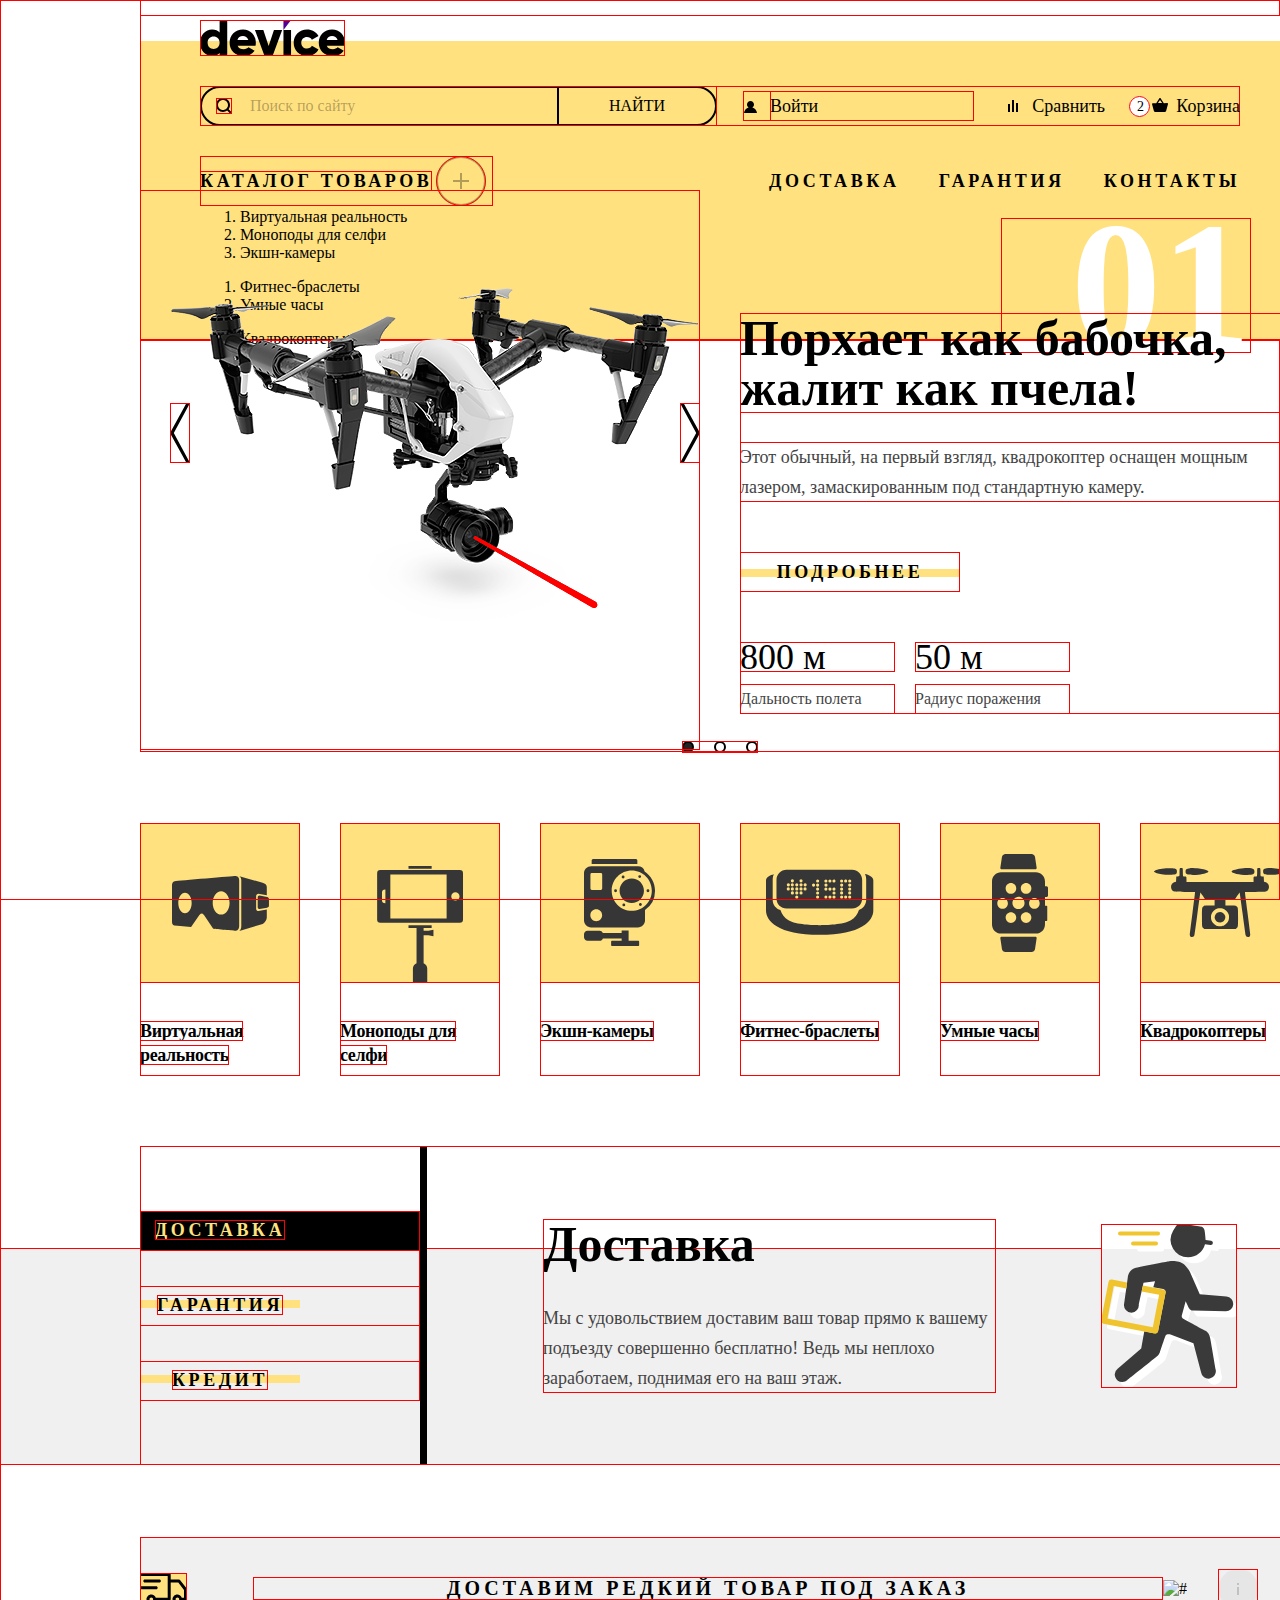
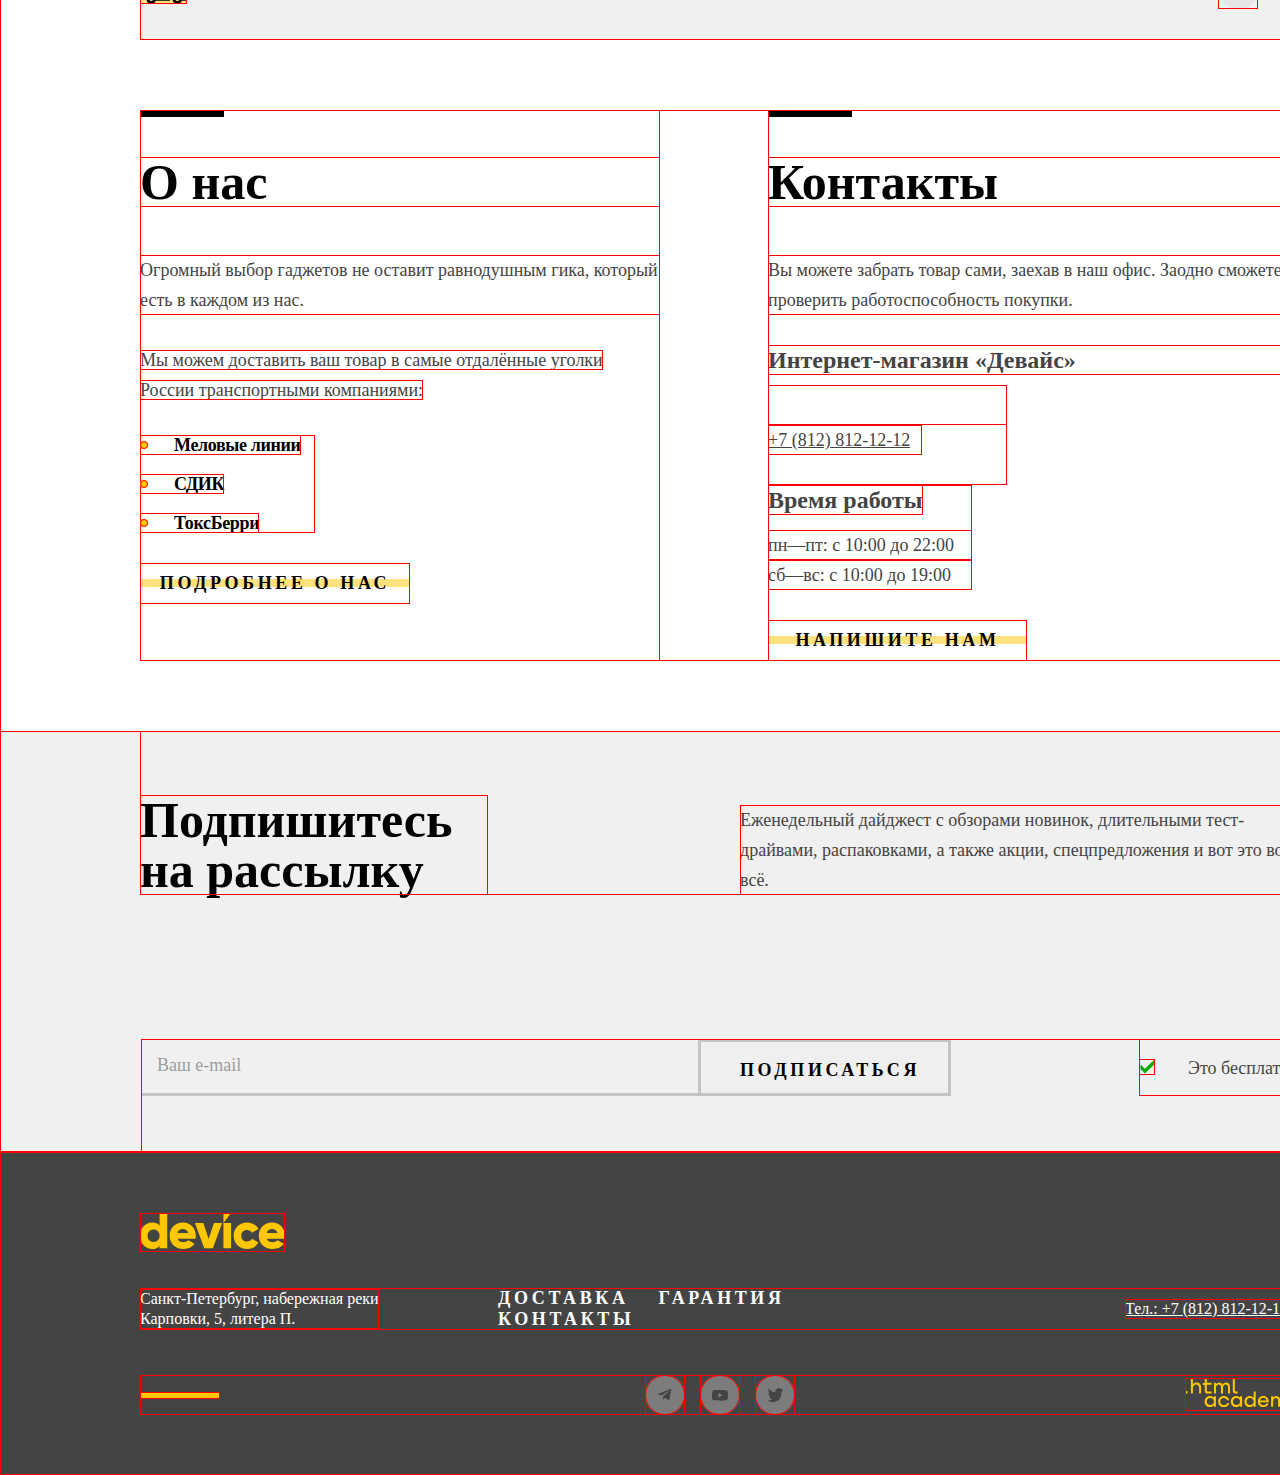
==== commit 219f84e1: "Продолжение стилизации кнопок состояния" ====
--- a/index.html
+++ b/index.html
@@ -15,8 +15,10 @@
       <h1 class="visually-hidden">Каталог товаров компании Девайс.</h1>
       <div class="header-wrapper">
         <div class="header-logo-wrapper">
-          <img class="header-logo" width="145" height="36" src="./images/logo/header-logo.svg"
-            alt="Логотип магазина Девайс.">
+          <a class="header-logo-link">
+            <img class="header-logo" width="145" height="36" src="./images/logo/header-logo.svg"
+              alt="Логотип магазина Девайс.">
+          </a>
         </div>
         <div class="search-navigation-wrapper">
           <form class="search-form" action="#" method="get">
@@ -76,16 +78,30 @@
         <div class="main-navigation-wrapper">
           <div class="navigation-catalog">
             <a class="navigation-catalog-link" href="#">Каталог товаров</a>
+            <div class="inserted-catalog" style="display: block;">
+              <ol class="inserted-catalog-list">
+                <li class="inserted-catalog-item">Виртуальная реальность</li>
+                <li class="inserted-catalog-item">Моноподы для cелфи</li>
+                <li class="inserted-catalog-item">Экшн-камеры</li>
+              </ol>
+              <ol class="inserted-catalog-list">
+                <li class="inserted-catalog-item">Фитнес-браслеты</li>
+                <li class="inserted-catalog-item">Умные часы</li>
+              </ol>
+              <ol class="inserted-catalog-list">
+                <li class="inserted-catalog-item">Квадрокоптеры</li>
+              </ol>
+            </div>
           </div>
           <nav class="main-navigation">
             <ul class="main-navigation-list">
-              <li class="main-navigation-item">
+              <li class="main-navigation-item main-navigation-item-active">
                 <a class="main-navigation-link" href="#">Доставка</a>
               </li>
-              <li class="main-navigation-item">
+              <li class="main-navigation-item main-navigation-item-active">
                 <a class="main-navigation-link" href="#">Гарантия</a>
               </li>
-              <li class="main-navigation-item">
+              <li class="main-navigation-item main-navigation-item-active">
                 <a class="main-navigation-link" href="#">Контакты</a>
               </li>
             </ul>
@@ -223,82 +239,82 @@
         <ol class="directory-section-list">
           <li class="directory-section-item">
             <div class="directory-section-container">
-              <a class="index-catalog-images" href="#">
-                <svg aria-hidden="true" focusable="false" xmlns="http://www.w3.org/2000/svg" width="160" height="160"
-                  viewBox="0 0 160 160" fill="currentColor">
+              <a class="index-catalog-link" href="#">
+                <svg class="index-catalog-images" aria-hidden="true" focusable="false"
+                  xmlns="http://www.w3.org/2000/svg" width="160" height="160" viewBox="0 0 160 160" fill="currentColor">
                   <path fill="#363636"
                     d="M116.131 85.639V73.003c0-1.309 1.045-2.37 2.335-2.37l8.326 1.581V64.02c0-2.355-1.708-3.431-4.202-4.265l-23.187-6.58c1.616 1.391 1.889 2.04 1.889 4.396v45.209c0 2.356-.45 4.066-1.967 5.21l23.265-7.065c2.401-.833 4.202-4.216 4.202-6.572V86.44l-8.326 1.567c-1.29.002-2.335-1.06-2.335-2.368Z" />
                   <path fill="#363636"
                     d="m127.129 73.979-7.598-1.444c-1.008 0-1.824.829-1.824 1.851v9.868c0 1.023.816 1.852 1.824 1.852l7.598-1.431c1.154-.419 1.824-.829 1.824-1.852V75.83c0-1.022-.766-1.507-1.824-1.851ZM99.17 57.483c0-5.08-4.232-4.459-4.232-4.459s-57.106 4.714-60.1 5.121c-2.994.407-2.837 4.387-2.837 4.387v36.28c0 3.743 2.598 3.753 2.598 3.753l16.477 1.403L59.212 92.3s1.11-1.828 2.505-1.828c1.397 0 2.432 1.861 2.432 1.861l9.061 13.521s18.895 1.909 22.521 1.909c3.626-.001 3.44-5.024 3.44-5.024V57.483ZM44.982 90.192c-3.698 0-6.696-4.601-6.696-10.275s2.998-10.275 6.696-10.275c3.698 0 6.696 4.601 6.696 10.275s-2.998 10.275-6.696 10.275Zm36.158 1.426c-4.662 0-8.44-5.239-8.44-11.701 0-6.463 3.78-11.702 8.44-11.702 4.662 0 8.442 5.239 8.442 11.702 0 6.462-3.78 11.701-8.442 11.701Z" />
                 </svg>
+                <b class="index-catalog-item">Виртуальная реальность</b>
               </a>
-              <a class="index-catalog-link" href="#">Виртуальная реальность</a>
             </div>
           </li>
           <li class="directory-section-item">
             <div class="directory-section-container">
-              <a class="index-catalog-images" href="#">
-                <svg aria-hidden="true" focusable="false" xmlns="http://www.w3.org/2000/svg" width="160" height="160"
-                  viewBox="0 0 160 160" fill="currentColor">
+              <a class="index-catalog-link" href="#">
+                <svg class="index-catalog-images" aria-hidden="true" focusable="false"
+                  xmlns="http://www.w3.org/2000/svg" width="160" height="160" viewBox="0 0 160 160" fill="currentColor">
                   <path fill="#363636"
                     d="M119.821 47.011H40.33a3.188 3.188 0 0 0-3.188 3.188v46.413a3.187 3.187 0 0 0 3.188 3.189h79.492a3.188 3.188 0 0 0 3.189-3.189V50.199a3.189 3.189 0 0 0-3.19-3.188ZM45.392 80.236h-.226a3.19 3.19 0 0 1-3.189-3.189v-7.283a3.188 3.188 0 0 1 3.189-3.188h.226v13.66Zm61.231 15.172H50.341V51.402h56.282v44.006Zm8.777-17.856a4.146 4.146 0 0 1-4.146-4.147 4.146 4.146 0 1 1 4.146 4.147ZM91.654 43H68.497v2.758h23.157V43ZM83.608 107.861v-2.973h8.046v-2.758H68.498v2.758h8.045v35.246a6.068 6.068 0 0 0-3.635 5.559V160h14.335v-14.307a6.062 6.062 0 0 0-3.636-5.557v-27.99h4.796l5.051 1.213v-6.711l-5.051 1.213h-4.795Z" />
                 </svg>
+                <b class="index-catalog-item">Моноподы для селфи</b>
               </a>
-              <a class="index-catalog-link" href="#">Моноподы для селфи</a>
             </div>
           </li>
           <li class="directory-section-item">
             <div class="directory-section-container">
-              <a class="index-catalog-images" href="#">
-                <svg aria-hidden="true" focusable="false" xmlns="http://www.w3.org/2000/svg" width="160" height="160"
-                  viewBox="0 0 160 160" fill="currentColor">
+              <a class="index-catalog-link" href="#">
+                <svg class="index-catalog-images" aria-hidden="true" focusable="false"
+                  xmlns="http://www.w3.org/2000/svg" width="160" height="160" viewBox="0 0 160 160" fill="currentColor">
                   <path fill="#363636"
                     d="M97.349 37.49c0-.736-.578-1.49-1.311-1.49H53.053c-.733 0-1.381.754-1.381 1.49v3.522h45.676l.001-3.522ZM98.202 117.809h-9.597v-10.383h-6.958v2.507H62.774c-.537-1.254-1.757-2.148-3.181-2.148H47.559c-1.917-.001-3.559 1.602-3.559 3.526v3.018c0 1.924 1.642 3.48 3.559 3.48h12.035c1.511 0 2.792-.896 3.269-2.326h18.785v2.326H72.13c-.533 0-1.01.437-1.01.972v3.172c0 .535.478 1.048 1.01 1.048h26.072c.533 0 .93-.513.93-1.048v-3.173c0-.535-.397-.971-.93-.971ZM104.666 48.39a7.037 7.037 0 0 0-6.771-5.05H51.148C47.25 43.34 44 46.449 44 50.361v46.9c0 3.912 3.25 7.121 7.148 7.121h46.747c3.898 0 7.126-3.209 7.126-7.121V86.915a23.228 23.228 0 0 0 10.001-19.164c-.001-8.079-4.132-15.181-10.356-19.361ZM56.238 98.151c-3.259 0-5.901-2.65-5.901-5.921 0-3.27 2.642-5.922 5.901-5.922s5.902 2.652 5.902 5.922c0 3.271-2.643 5.921-5.902 5.921Zm5.961-32.605a1.42 1.42 0 0 1-1.418 1.422h-8.94a1.42 1.42 0 0 1-1.418-1.422v-14.16a1.42 1.42 0 0 1 1.418-1.423h8.939a1.42 1.42 0 0 1 1.418 1.423l.001 14.16Zm29.563 22.312c-11.076 0-20.057-9.01-20.057-20.123 0-11.113 8.98-20.124 20.057-20.124 11.077 0 20.058 9.01 20.058 20.124 0 11.114-8.981 20.123-20.058 20.123Z" />
                   <path fill="#363636"
                     d="M91.762 79.964c6.731 0 12.188-5.475 12.188-12.229s-5.457-12.229-12.188-12.229c-6.731 0-12.188 5.475-12.188 12.229s5.457 12.229 12.188 12.229ZM75.562 69.171a1.435 1.435 0 1 0 0-2.87 1.435 1.435 0 0 0 0 2.87ZM107.963 69.171a1.435 1.435 0 1 0 0-2.87 1.435 1.435 0 0 0 0 2.87ZM83.109 55.429a1.435 1.435 0 1 0 0-2.87 1.435 1.435 0 0 0 0 2.87ZM100.415 82.912c.79 0 1.43-.643 1.43-1.436 0-.793-.64-1.436-1.43-1.436-.79 0-1.43.643-1.43 1.436 0 .793.64 1.436 1.43 1.436ZM99.697 55a1.435 1.435 0 1 0 0-2.87 1.435 1.435 0 0 0 0 2.87ZM83.828 83.341a1.435 1.435 0 1 0 0-2.87 1.435 1.435 0 0 0 0 2.87Z" />
                 </svg>
+                <b class="index-catalog-item">Экшн-камеры</b>
               </a>
-              <a class="index-catalog-link" href="#">Экшн-камеры</a>
             </div>
           </li>
           <li class="directory-section-item">
             <div class="directory-section-container">
-              <a class="index-catalog-images" href="#">
-                <svg aria-hidden="true" focusable="false" xmlns="http://www.w3.org/2000/svg" width="160" height="160"
-                  viewBox="0 0 160 160" fill="currentColor">
+              <a class="index-catalog-link" href="#">
+                <svg class="index-catalog-images" aria-hidden="true" focusable="false"
+                  xmlns="http://www.w3.org/2000/svg" width="160" height="160" viewBox="0 0 160 160" fill="currentColor">
                   <path fill="#363636"
                     d="M124.967 51.074c.752 1.441 1.209 3.08 1.209 4.818v21.102c0 4.616-3.092 8.527-7.246 9.9-1.325 3.987-3.778 7.854-8.051 10.432-8.676 5.231-31.124 4.837-31.198 4.837-.078 0-22.513.395-31.189-4.837-4.216-2.545-6.708-6.347-8.042-10.279-4.418-1.209-7.756-5.25-7.756-10.053v-21.1c0-1.689.427-3.283 1.139-4.694C30.17 52.11 26 53.918 26 57.434v29.983c0 10.251 11.839 24.433 53.657 24.433 41.82 0 53.657-14.182 53.657-24.433V57.434c-.001-3.684-4.576-5.494-8.347-6.36Z" />
                   <path fill="#363636"
                     d="M46.561 85.46h65.523c5.564 0 10.074-4.514 10.074-10.078V56.935c0-5.563-4.51-10.075-10.074-10.075H46.561c-5.564 0-10.075 4.511-10.075 10.075v18.447c0 5.564 4.511 10.077 10.075 10.077Zm63.134-28.992a1.57 1.57 0 1 1 0 3.139 1.57 1.57 0 0 1 0-3.139Zm0 4.04a1.569 1.569 0 1 1 0 3.137 1.569 1.569 0 0 1 0-3.138Zm0 4.038a1.568 1.568 0 1 1 .001 3.137 1.568 1.568 0 0 1-.001-3.137Zm0 3.827a1.57 1.57 0 1 1-.001 3.14 1.57 1.57 0 0 1 .001-3.14Zm0 4.04a1.568 1.568 0 1 1 .001 3.136 1.568 1.568 0 0 1-.001-3.137Zm-4.039-15.945c.867 0 1.568.703 1.568 1.57a1.568 1.568 0 1 1-3.136 0c0-.868.703-1.57 1.568-1.57Zm0 15.944a1.568 1.568 0 1 1 0 3.135 1.568 1.568 0 0 1 0-3.135Zm-4.037-15.944a1.57 1.57 0 1 1-.003 3.14 1.57 1.57 0 0 1 .003-3.14Zm0 4.04a1.57 1.57 0 1 1-.003 3.138 1.57 1.57 0 0 1 .003-3.139Zm0 4.038a1.569 1.569 0 1 1-.002 3.138 1.569 1.569 0 0 1 .002-3.138Zm0 3.827a1.568 1.568 0 1 1 0 3.138 1.568 1.568 0 0 1 0-3.138Zm0 4.04a1.569 1.569 0 1 1-.002 3.137 1.569 1.569 0 0 1 .002-3.138Zm-7.654-15.945c.867 0 1.568.703 1.568 1.57a1.568 1.568 0 1 1-3.136 0 1.568 1.568 0 0 1 1.568-1.57Zm0 8.078c.867 0 1.568.702 1.568 1.57a1.568 1.568 0 1 1-1.568-1.57Zm0 3.881a1.569 1.569 0 1 1-.002 3.136 1.569 1.569 0 0 1 .002-3.136Zm0 3.985a1.568 1.568 0 1 1 0 3.135 1.568 1.568 0 0 1 0-3.135Zm-4.039-15.944a1.57 1.57 0 1 1 0 3.14 1.57 1.57 0 0 1 0-3.14Zm0 8.078a1.57 1.57 0 1 1 .001 3.139 1.57 1.57 0 0 1-.001-3.139Zm0 7.866a1.57 1.57 0 1 1 .001 3.139 1.57 1.57 0 0 1-.001-3.139Zm-4.038-15.944a1.57 1.57 0 0 1 0 3.14 1.568 1.568 0 0 1-1.568-1.57 1.567 1.567 0 0 1 1.568-1.57Zm0 4.04a1.57 1.57 0 1 1-.001 3.135 1.57 1.57 0 0 1 .001-3.136Zm0 4.038a1.57 1.57 0 1 1-.001 3.14 1.57 1.57 0 0 1 .001-3.14Zm0 7.866a1.57 1.57 0 0 1 0 3.137 1.569 1.569 0 0 1 0-3.137Zm-8.29-15.944a1.57 1.57 0 1 1 0 3.139 1.57 1.57 0 0 1 0-3.139Zm0 4.04a1.569 1.569 0 1 1 0 3.137 1.569 1.569 0 0 1 0-3.138Zm0 4.038a1.568 1.568 0 1 1 .001 3.137 1.568 1.568 0 0 1-.001-3.137Zm0 3.881a1.568 1.568 0 1 1 0 3.137 1.569 1.569 0 0 1 0-3.137Zm0 3.985a1.568 1.568 0 1 1 .001 3.137 1.568 1.568 0 0 1-.001-3.137Zm-4.039-11.905a1.568 1.568 0 1 1 0 3.136 1.568 1.568 0 0 1 0-3.136Zm-8.502-.212a1.57 1.57 0 1 1-.001 3.135 1.57 1.57 0 0 1 .001-3.135Zm0 4.038a1.57 1.57 0 1 1-.003 3.141 1.57 1.57 0 0 1 .003-3.14Zm-4.039-8.078a1.57 1.57 0 1 1-.003 3.14 1.57 1.57 0 0 1 .003-3.14Zm0 4.04a1.57 1.57 0 1 1-.003 3.139 1.57 1.57 0 0 1 .003-3.139Zm0 4.038a1.57 1.57 0 1 1-.003 3.14 1.57 1.57 0 0 1 .003-3.14Zm0 4.04a1.569 1.569 0 1 1-.001 3.137 1.569 1.569 0 0 1 .001-3.137Zm-4.254-8.078a1.569 1.569 0 1 1 0 3.138 1.569 1.569 0 0 1 0-3.138Zm0 4.038a1.57 1.57 0 1 1 0 3.139 1.57 1.57 0 0 1 0-3.139Zm0 4.04a1.57 1.57 0 1 1-.001 3.14 1.57 1.57 0 0 1 .001-3.14Zm0 4.04a1.568 1.568 0 1 1 .001 3.136 1.568 1.568 0 0 1-.001-3.137ZM52.3 56.254a1.57 1.57 0 1 1 .002 3.136 1.57 1.57 0 0 1-.002-3.136Zm0 4.04a1.57 1.57 0 0 1 1.571 1.568 1.57 1.57 0 0 1-3.14 0 1.57 1.57 0 0 1 1.569-1.568Zm0 4.038a1.571 1.571 0 1 1 0 3.14 1.571 1.571 0 0 1 0-3.14Zm0 4.04a1.57 1.57 0 1 1 .003 3.135 1.57 1.57 0 0 1-.003-3.135Zm-4.037-8.078a1.57 1.57 0 1 1-.001 3.135 1.57 1.57 0 0 1 .001-3.135Zm0 4.038a1.57 1.57 0 0 1 0 3.14 1.57 1.57 0 0 1 0-3.14Z" />
                 </svg>
+                <b class="index-catalog-item">Фитнес-браслеты</b>
               </a>
-              <a class="index-catalog-link" href="#">Фитнес-браслеты</a>
             </div>
           </li>
           <li class="directory-section-item">
             <div class="directory-section-container">
-              <a class="index-catalog-images" href="#">
-                <svg aria-hidden="true" focusable="false" xmlns="http://www.w3.org/2000/svg" width="160" height="160"
-                  viewBox="0 0 160 160" fill="currentColor">
+              <a class="index-catalog-link" href="#">
+                <svg class="index-catalog-images" aria-hidden="true" focusable="false"
+                  xmlns="http://www.w3.org/2000/svg" width="160" height="160" viewBox="0 0 160 160" fill="currentColor">
                   <path fill="#363636"
                     d="M106.494 63.197h-1.515v-4.64c0-5.052-4.087-9.186-9.082-9.186H61.082C56.086 49.372 52 53.505 52 58.557v42.868c0 5.052 4.087 9.185 9.083 9.185h34.815c4.995 0 9.082-4.133 9.082-9.185V98.01h1.515a.764.764 0 0 0 .757-.764V83.467a.765.765 0 0 0-.757-.766h-1.515v-8.788h1.515c.832 0 1.514-.688 1.514-1.531v-7.654a1.529 1.529 0 0 0-1.515-1.531Zm-20.412-3.109c2.926 0 5.299 2.398 5.299 5.358 0 2.96-2.373 5.358-5.299 5.358s-5.298-2.398-5.298-5.358c0-2.96 2.372-5.358 5.298-5.358Zm-15.137 0c2.925 0 5.298 2.398 5.298 5.358 0 2.96-2.373 5.358-5.298 5.358-2.926 0-5.298-2.398-5.298-5.358 0-2.96 2.372-5.358 5.298-5.358ZM57.297 80.397c0-2.959 2.371-5.358 5.298-5.358 2.926 0 5.298 2.399 5.298 5.358 0 2.959-2.373 5.358-5.298 5.358-2.927.001-5.298-2.399-5.298-5.358Zm13.648 19.497c-2.926 0-5.298-2.398-5.298-5.358 0-2.96 2.372-5.358 5.298-5.358 2.925 0 5.298 2.398 5.298 5.358 0 2.96-2.373 5.358-5.298 5.358Zm1.49-19.903c0-3.382 2.711-6.124 6.055-6.124s6.055 2.742 6.055 6.124c0 3.382-2.711 6.124-6.055 6.124-3.344-.001-6.055-2.742-6.055-6.124Zm13.647 19.903c-2.926 0-5.298-2.398-5.298-5.358 0-2.96 2.372-5.358 5.298-5.358s5.299 2.398 5.299 5.358c0 2.96-2.373 5.358-5.299 5.358Zm8.302-14.138c-2.927 0-5.298-2.399-5.298-5.358 0-2.959 2.371-5.358 5.298-5.358 2.926 0 5.298 2.399 5.298 5.358 0 2.958-2.372 5.358-5.298 5.358ZM61.646 46.31h33.687c.843 0 1.432-.681 1.306-1.514l-1.616-10.768-.002-.002C94.771 32.362 93.189 31 91.506 31H65.474c-1.686 0-3.268 1.362-3.517 3.028l-1.615 10.767c-.125.833.461 1.515 1.304 1.515ZM95.333 113.671H61.646c-.843 0-1.429.683-1.304 1.516l1.615 10.767c.25 1.666 1.832 3.028 3.516 3.028h26.032c1.684 0 3.266-1.362 3.517-3.026v-.002l1.615-10.767c.128-.833-.461-1.516-1.304-1.516Z" />
                 </svg>
+                <b class="index-catalog-item">Умные часы</b>
               </a>
-              <a class="index-catalog-link" href="#">Умные часы</a>
             </div>
           </li>
           <li class="directory-section-item">
             <div class="directory-section-container">
-              <a class="index-catalog-images" href="#">
-                <svg aria-hidden="true" focusable="false" xmlns="http://www.w3.org/2000/svg" width="160" height="160"
-                  viewBox="0 0 160 160" fill="currentColor">
+              <a class="index-catalog-link" href="#">
+                <svg class="index-catalog-images" aria-hidden="true" focusable="false"
+                  xmlns="http://www.w3.org/2000/svg" width="160" height="160" viewBox="0 0 160 160" fill="currentColor">
                   <path fill="#363636"
                     d="M26.052 45.258c-5.545.487-10.214 1.593-11.477 2.672-.722.617-.722.617-.232 1.157.644.72 3.713 1.644 7.247 2.236 3.998.668 12.51.693 13.724.051 1.212-.668 1.624-1.413 1.624-2.981 0-1.619-.62-2.416-2.218-2.853-1.446-.386-5.778-.54-8.668-.282ZM39.775 45.488c-.13.284-.259 2.108-.259 4.112 0 4.061.156 3.778-2.192 3.933l-1.03.077-.259 5.089-1.186.283c-2.58.668-4 2.595-3.792 5.294.128 1.927 1.031 3.341 2.579 4.087 1.109.513 1.47.538 11.246.538 5.545 0 10.137.079 10.188.18.051.13-1.109 9.408-2.58 20.64-1.444 11.23-2.682 20.997-2.708 21.666-.051 1.617.827 2.621 2.348 2.621 1.237 0 2.012-.642 2.321-1.902.13-.513 1.496-10.333 3.018-21.821 1.522-11.463 2.863-20.869 2.94-20.869.104 0 1.084 1.413 2.193 3.136 2.94 4.626 2.4 4.317 7.636 4.317h4.358v5.63l-5.133.077c-4.72.077-5.21.127-5.881.615-1.573 1.157-1.625 1.415-1.625 10.977 0 9.534.026 9.792 1.522 11.049l.851.696h31.366l.85-.696c1.496-1.257 1.52-1.515 1.52-11.05 0-9.56-.05-9.819-1.622-10.976-.671-.488-1.161-.538-5.882-.615l-5.132-.077v-5.63h4.36c5.234 0 4.693.309 7.633-4.317 1.11-1.723 2.09-3.136 2.194-3.136.076 0 1.419 9.406 2.939 20.869 1.523 11.488 2.89 21.308 3.019 21.821.309 1.26 1.082 1.902 2.321 1.902 1.522 0 2.399-1.004 2.347-2.621-.026-.669-1.264-10.436-2.709-21.666-1.469-11.232-2.631-20.51-2.578-20.64.05-.101 4.641-.18 10.189-.18 9.776 0 10.136-.025 11.244-.538 1.548-.746 2.45-2.16 2.579-4.087.207-2.699-1.211-4.626-3.791-5.294l-1.187-.283-.256-5.089-1.032-.077c-2.347-.155-2.194.128-2.194-3.933 0-2.004-.128-3.828-.256-4.112-.207-.36-.543-.488-1.368-.488-.619 0-1.238.128-1.42.309-.206.205-.309 1.465-.309 3.932 0 2.467-.103 3.727-.31 3.932-.179.18-.901.308-1.649.308-1.626 0-1.652.052-1.652 3.11v2.287H46.481v-2.287c0-3.058-.025-3.11-1.65-3.11-.749 0-1.47-.129-1.65-.308-.208-.205-.31-1.465-.31-3.932 0-2.467-.104-3.727-.31-3.932-.181-.18-.8-.309-1.42-.309-.824 0-1.16.129-1.366.488Zm42.842 40.12c2.889.899 5.392 3.393 6.166 6.168.439 1.543.31 4.216-.284 5.784-.696 1.875-2.684 4.009-4.565 4.935-1.29.642-1.754.719-3.921.719s-2.631-.077-3.92-.719c-1.885-.926-3.87-3.06-4.567-4.935-.592-1.568-.722-4.24-.283-5.784.748-2.723 3.25-5.27 6.061-6.168 2.013-.642 3.3-.642 5.313 0Z" />
                   <path fill="#363636"
                     d="M77.794 89.438c-2.037.925-3.507 3.649-3.069 5.73.774 3.677 4.823 5.553 7.996 3.702 1.985-1.158 2.991-3.547 2.451-5.783-.568-2.39-2.734-4.138-5.16-4.138-.645 0-1.625.232-2.218.489ZM50.092 45.154c-3.92.668-4.513 1.131-4.513 3.444 0 1.825.464 2.416 2.268 2.956 1.55.462 7.172.514 10.5.128 6.86-.822 11.322-2.544 9.699-3.752-1.266-.9-4.903-1.876-9.055-2.39-2.475-.308-7.996-.54-8.9-.386ZM103.484 45.258c-6.319.59-11.864 2.081-11.864 3.186 0 1.722 7.841 3.47 15.63 3.495 5.804 0 7.196-.642 7.196-3.34 0-1.825-.619-2.622-2.373-3.085-1.649-.411-5.675-.514-8.589-.256ZM126.776 45.283c-1.78.231-3.018.77-3.43 1.491-.387.77-.31 2.904.154 3.572.928 1.31 1.652 1.465 7.068 1.465 3.662 0 5.802-.129 7.867-.488 3.534-.592 6.603-1.517 7.248-2.236.49-.54.49-.54-.233-1.157-1.341-1.13-5.958-2.185-11.916-2.672-3.481-.283-4.488-.283-6.758.025Z" />
                 </svg>
+                <b class="index-catalog-item">Квадрокоптеры</b>
               </a>
-              <a class="index-catalog-link" href="#">Квадрокоптеры</a>
             </div>
           </li>
         </ol>
@@ -341,7 +357,10 @@
         </div>
       </section>
       <div class="advantages-slogan-block">
+        <img class="advantages-slogan-image" width="47" height="31"
+          src="./images/advantages/advantages-slogan-decor.svg" alt="#">
         <p class="advantages-slogan-info">Доставим редкий товар под заказ</p>
+        <img class="advantages-slogan-image-i" alt="#" src="#">
       </div>
       <div class="contacts-container">
         <section class="contacts-about-info">
@@ -416,8 +435,10 @@
 
     <footer class="page-footer">
       <div class="footer-container">
-        <img class="footer-logo" width="145" height="36" src="./images/logo/footer-logo.svg"
-          alt="Логотип магазина Девайс.">
+        <a class="footer-logo-link">
+          <img class="footer-logo" width="145" height="36" src="./images/logo/footer-logo.svg"
+            alt="Логотип магазина Девайс.">
+        </a>
         <div class="footer-navigation-wrapper">
           <address class="contacts-address">
             <p class="contacts-address-text">Санкт-Петербург, набережная реки Карповки, 5, литера П.
@@ -496,41 +517,9 @@
           <div class="footer-link-container">
             <a class="footer-contacts-logo-htmlacademy" href="https://htmlacademy.ru/">
               <svg aria-hidden="true" focusable="false" xmlns="http://www.w3.org/2000/svg" width="115" height="33"
-                viewBox="0 0 115 33" fill="none">
-                <path d="M0 12.9V15.5H2.5V12.9H0Z" fill="#FFC700" />
-                <path
-                  d="M11.6 4.5C10 4.5 8.8 5.2 8 6.2H7.9V0H5.9V15.5H7.9V10.2C7.9 8.1 9.2 6.6 11.2 6.6C13 6.6 14.1 8 14.1 9.8V15.5H16.1V9.4C16.2 6.4 14.3 4.5 11.6 4.5Z"
-                  fill="#FFC700" />
-                <path
-                  d="M26.6 4.8H21.8V1.1H19.8V4.9H17.9V6.9H19.8V12.9C19.8 14.6 20.8 15.6 22.5 15.6H26.6V13.6H22.9C22.2 13.6 21.8 13.2 21.8 12.5V6.8H26.6V4.8Z"
-                  fill="#FFC700" />
-                <path
-                  d="M41.1 4.6C39.5 4.6 38.2 5.4 37.6 6.7H37.5C36.9 5.5 35.7 4.6 34.1 4.6C32.7 4.6 31.6 5.4 31 6.4H30.9V4.8H29V15.4H31V10C31 8 32 6.5 33.6 6.5C35.1 6.5 36 7.5 36 9.1V15.4H38V9.8C38 7.4 39.4 6.5 40.6 6.5C42.1 6.5 43 7.5 43 9.1V15.4H45V8.9C45.1 6.4 43.6 4.6 41.1 4.6Z"
-                  fill="#FFC700" />
-                <path
-                  d="M47.8 12.7C47.8 14.4 48.8 15.4 50.6 15.4H52.6V13.4H50.9C50.2 13.4 49.8 13 49.8 12.3V0H47.8V12.7Z"
-                  fill="#FFC700" />
-                <path
-                  d="M28.9 19.7C28 18.6 26.7 17.9 25 17.9C21.9 17.9 19.6 20.2 19.6 23.5C19.6 26.8 21.9 29.1 25 29.1C26.8 29.1 28 28.3 28.8 27.2H28.9V28.8H30.9V18.2H28.9V19.7ZM25.3 27.1C23.1 27.1 21.7 25.5 21.7 23.5C21.7 21.5 23.1 19.9 25.3 19.9C27.5 19.9 28.9 21.5 28.9 23.5C28.9 25.4 27.5 27.1 25.3 27.1Z"
-                  fill="#FFC700" />
-                <path
-                  d="M44.2 22C43.7 19.6 41.6 17.9 38.8 17.9C35.4 17.9 33.2 20.4 33.2 23.5C33.2 26.6 35.4 29.1 38.8 29.1C41.6 29.1 43.7 27.3 44.2 24.9H42.1C41.7 26.2 40.4 27.2 38.8 27.2C36.6 27.2 35.2 25.6 35.2 23.6C35.2 21.6 36.6 20 38.8 20C40.4 20 41.6 21 42.1 22.2H44.2V22Z"
-                  fill="#FFC700" />
-                <path
-                  d="M55.1 19.7C54.2 18.6 52.9 17.9 51.2 17.9C48.1 17.9 45.8 20.2 45.8 23.5C45.8 26.8 48.1 29.1 51.2 29.1C53 29.1 54.2 28.3 55 27.2H55.1V28.8H57.1V18.2H55.1V19.7ZM51.5 27.1C49.3 27.1 47.9 25.5 47.9 23.5C47.9 21.5 49.3 19.9 51.5 19.9C53.7 19.9 55.1 21.5 55.1 23.5C55.1 25.4 53.6 27.1 51.5 27.1Z"
-                  fill="#FFC700" />
-                <path
-                  d="M68.7 19.8C67.8 18.7 66.5 17.9 64.8 17.9C61.7 17.9 59.4 20.2 59.4 23.5C59.4 26.8 61.6 29.1 64.8 29.1C66.5 29.1 67.8 28.3 68.6 27.3H68.7V28.8H70.7V13.4H68.7V19.8ZM65.1 27.1C62.9 27.1 61.5 25.5 61.5 23.5C61.5 21.5 62.9 19.9 65.1 19.9C67.3 19.9 68.7 21.5 68.7 23.5C68.6 25.5 67.2 27.1 65.1 27.1Z"
-                  fill="#FFC700" />
-                <path
-                  d="M78.3 17.9C75 17.9 72.8 20.4 72.8 23.5C72.8 26.5 74.9 29.1 78.3 29.1C80.8 29.1 82.8 27.8 83.5 25.5H81.4C80.9 26.5 79.8 27.1 78.4 27.1C76.5 27.1 75.1 25.8 75 24.2H83.8C84 20.6 81.8 17.9 78.3 17.9ZM78.3 19.8C80 19.8 81.3 20.8 81.6 22.4H75.1C75.4 20.9 76.6 19.8 78.3 19.8Z"
-                  fill="#FFC700" />
-                <path
-                  d="M98.2 17.9C96.6 17.9 95.3 18.7 94.6 19.9H94.5C93.9 18.7 92.7 17.9 91.1 17.9C89.7 17.9 88.6 18.6 88 19.7V18.2H86.1V28.8H88.1V23.4C88.1 21.4 89.1 20 90.7 19.9C92.2 19.9 93.1 20.9 93.1 22.5V28.8H95.1V23.2C95.1 20.8 96.5 19.9 97.7 19.9C99.2 19.9 100.1 20.9 100.1 22.5V28.8H102.1V22.3C102.2 19.7 100.7 17.9 98.2 17.9Z"
-                  fill="#FFC700" />
-                <path
-                  d="M109.4 27L105.8 18.1H103.6L108.4 29.7C108.1 30.6 107.7 30.9 106.7 30.9H104.2V32.9H106.7C108.5 32.9 109.5 32.1 110.2 30.3L114.9 18.1H112.8L109.4 27Z"
-                  fill="#FFC700" />
+                fill="currentColor" viewBox="0 0 115 33">
+                <path fill="currentColor"
+                  d="M0 12.9v2.6h2.5v-2.6H0ZM11.6 4.5c-1.6 0-2.8.7-3.6 1.7h-.1V0h-2v15.5h2v-5.3c0-2.1 1.3-3.6 3.3-3.6 1.8 0 2.9 1.4 2.9 3.2v5.7h2V9.4c.1-3-1.8-4.9-4.5-4.9ZM26.6 4.8h-4.8V1.1h-2v3.8h-1.9v2h1.9v6c0 1.7 1 2.7 2.7 2.7h4.1v-2h-3.7c-.7 0-1.1-.4-1.1-1.1V6.8h4.8v-2ZM41.1 4.6c-1.6 0-2.9.8-3.5 2.1h-.1c-.6-1.2-1.8-2.1-3.4-2.1-1.4 0-2.5.8-3.1 1.8h-.1V4.8H29v10.6h2V10c0-2 1-3.5 2.6-3.5 1.5 0 2.4 1 2.4 2.6v6.3h2V9.8c0-2.4 1.4-3.3 2.6-3.3 1.5 0 2.4 1 2.4 2.6v6.3h2V8.9c.1-2.5-1.4-4.3-3.9-4.3ZM47.8 12.7c0 1.7 1 2.7 2.8 2.7h2v-2h-1.7c-.7 0-1.1-.4-1.1-1.1V0h-2v12.7ZM28.9 19.7c-.9-1.1-2.2-1.8-3.9-1.8-3.1 0-5.4 2.3-5.4 5.6s2.3 5.6 5.4 5.6c1.8 0 3-.8 3.8-1.9h.1v1.6h2V18.2h-2v1.5Zm-3.6 7.4c-2.2 0-3.6-1.6-3.6-3.6s1.4-3.6 3.6-3.6 3.6 1.6 3.6 3.6c0 1.9-1.4 3.6-3.6 3.6ZM44.2 22c-.5-2.4-2.6-4.1-5.4-4.1-3.4 0-5.6 2.5-5.6 5.6 0 3.1 2.2 5.6 5.6 5.6 2.8 0 4.9-1.8 5.4-4.2h-2.1c-.4 1.3-1.7 2.3-3.3 2.3-2.2 0-3.6-1.6-3.6-3.6s1.4-3.6 3.6-3.6c1.6 0 2.8 1 3.3 2.2h2.1V22ZM55.1 19.7c-.9-1.1-2.2-1.8-3.9-1.8-3.1 0-5.4 2.3-5.4 5.6s2.3 5.6 5.4 5.6c1.8 0 3-.8 3.8-1.9h.1v1.6h2V18.2h-2v1.5Zm-3.6 7.4c-2.2 0-3.6-1.6-3.6-3.6s1.4-3.6 3.6-3.6 3.6 1.6 3.6 3.6c0 1.9-1.5 3.6-3.6 3.6ZM68.7 19.8c-.9-1.1-2.2-1.9-3.9-1.9-3.1 0-5.4 2.3-5.4 5.6s2.2 5.6 5.4 5.6c1.7 0 3-.8 3.8-1.8h.1v1.5h2V13.4h-2v6.4Zm-3.6 7.3c-2.2 0-3.6-1.6-3.6-3.6s1.4-3.6 3.6-3.6 3.6 1.6 3.6 3.6c-.1 2-1.5 3.6-3.6 3.6ZM78.3 17.9c-3.3 0-5.5 2.5-5.5 5.6 0 3 2.1 5.6 5.5 5.6 2.5 0 4.5-1.3 5.2-3.6h-2.1c-.5 1-1.6 1.6-3 1.6-1.9 0-3.3-1.3-3.4-2.9h8.8c.2-3.6-2-6.3-5.5-6.3Zm0 1.9c1.7 0 3 1 3.3 2.6h-6.5c.3-1.5 1.5-2.6 3.2-2.6ZM98.2 17.9c-1.6 0-2.9.8-3.6 2h-.1c-.6-1.2-1.8-2-3.4-2-1.4 0-2.5.7-3.1 1.8v-1.5h-1.9v10.6h2v-5.4c0-2 1-3.4 2.6-3.5 1.5 0 2.4 1 2.4 2.6v6.3h2v-5.6c0-2.4 1.4-3.3 2.6-3.3 1.5 0 2.4 1 2.4 2.6v6.3h2v-6.5c.1-2.6-1.4-4.4-3.9-4.4ZM109.4 27l-3.6-8.9h-2.2l4.8 11.6c-.3.9-.7 1.2-1.7 1.2h-2.5v2h2.5c1.8 0 2.8-.8 3.5-2.6l4.7-12.2h-2.1l-3.4 8.9Z" />
               </svg>
             </a>
           </div>
--- a/styles/style.css
+++ b/styles/style.css
@@ -121,6 +121,25 @@
   outline-offset: -1px;
 
 }
+
+.header-logo-link:hover {
+  opacity: 0.6;
+}
+
+.header-logo-link:active {
+  opacity: 0.3;
+}
+
+.header-logo-link:focus,
+.header-logo-link:focus-visible {
+  outline: 2px solid #AF4FFF;
+  z-index: 2;
+
+}
+
+
+
+
 
 .search-navigation-wrapper {
   display: grid;
@@ -563,6 +582,7 @@
   margin: 0;
   padding: 0;
 }
+
 
 .main-navigation-list {
   display: flex;
@@ -762,8 +782,8 @@
   padding: 0;
   list-style-type: none;
   cursor: pointer;
-  position: absolute;
-  left: 910px;
+
+  margin-left: 682px;
 
   outline: 1px solid red;
   outline-offset: -1px;
@@ -944,8 +964,8 @@
 }
 
 .directory-section-container {
-  display: grid;
-  gap: 33px;
+  display: flex;
+  flex-direction: column;
   margin: 0;
   padding: 0;
   width: 160px;
@@ -953,6 +973,26 @@
   outline: 1px solid red;
   outline-offset: -1px;
 
+}
+
+.index-catalog-link {
+  text-decoration: none;
+  width: 160px;
+  height: 253px;
+}
+
+.index-catalog-link:hover svg {
+  background-color: #FFC700;
+}
+
+.index-catalog-link:active {
+  opacity: 0.3;
+  outline: none;
+}
+
+.index-catalog-link:focus,
+.index-catalog-link:focus-visible {
+  outline: 2px solid #AF4FFF;
 }
 
 
@@ -965,12 +1005,13 @@
   background-position: center;
   margin: 0;
   padding: 0;
-
-  outline: 1px solid red;
-  outline-offset: -1px;
-}
-
-.index-catalog-link {
+  margin-bottom: 32px;
+
+  outline: 1px solid red;
+  outline-offset: -1px;
+}
+
+.index-catalog-item {
   color: #000;
   font-family: "Raleway";
   font-size: 18px;
@@ -1199,23 +1240,32 @@
   justify-content: center;
   position: relative;
   box-sizing: border-box;
-
-  outline: 1px solid red;
-  outline-offset: -1px;
-}
-
-.advantages-slogan-block::before {
-  content: "";
-  position: absolute;
-  background-image: url(../images/advantages/advantages-slogan-decor.svg);
-  background-repeat: no-repeat;
+  cursor: pointer;
+
+  outline: 1px solid red;
+  outline-offset: -1px;
+}
+
+.advantages-slogan-image {
+  position: absolute;
   background-color: #FFE17F;
   background-position: center;
-  width: 125px;
-  height: 100px;
+  width: 47px;
+  height: 31px;
   margin: 0;
   padding: 0;
   left: 0;
+  cursor: pointer;
+  z-index: 50;
+
+  outline: 1px solid red;
+  outline-offset: -1px;
+}
+
+.advantages-slogan-block:hover + .advantages-slogan-block::before {
+  cursor: pointer;
+  background-color: #FFC700;
+
 
   outline: 1px solid red;
   outline-offset: -1px;
@@ -1236,6 +1286,32 @@
 
   outline: 1px solid red;
   outline-offset: -1px;
+}
+
+.advantages-slogan-block::after:hover {
+  content: url(../images/advantages/ellipse-decor.svg);
+  position: absolute;
+  background-image: url(../images/advantages/advantages-slogan-decor-i.svg);
+  background-repeat: no-repeat;
+  background-position: center;
+  width: 40px;
+  height: 40px;
+  border: none;
+  margin: 0;
+  padding: 0;
+  right: 42.5px;
+}
+
+
+.advantages-slogan-block:active {
+  opacity: 0.3;
+
+
+}
+
+.advantages-slogan-block:focus,
+.advantages-slogan-block:focus-visible {
+  outline: 2px solid #AF4FFF;
 }
 
 .advantages-slogan-info {
@@ -1762,19 +1838,35 @@
 .footer-container {
   margin: 0;
   padding: 0 140px;
+  padding-top: 61px;
   width: 1440px;
 }
 
-.footer-logo {
+.footer-logo-link {
   width: 145px;
   height: 36px;
   margin: 0;
   padding: 0;
-  margin-top: 61px;
-
-
-  outline: 1px solid red;
-  outline-offset: -1px;
+
+  cursor: pointer;
+
+
+  outline: 1px solid red;
+  outline-offset: -1px;
+}
+
+.footer-logo-link:hover {
+  opacity: 0.6;
+}
+
+.footer-logo-link:active {
+  opacity: 0.3;
+}
+
+
+.footer-logo-link:focus,
+.footer-logo-link:focus-visible {
+  outline: 2px solid #AF4FFF;
 }
 
 .footer-navigation-wrapper {
@@ -1985,17 +2077,21 @@
   outline-offset: -1px;
 }
 
-
-.footer-contacts-logo-htmlacademy {
-  display: flex;
-  flex-wrap: wrap;
-  align-items: end;
-  text-align: end;
-  margin: 0;
-  padding: 0;
+.footer-link-container {
+  margin: 0;
+  padding: 0;
+  width: 115px;
   margin-left: 390px;
   margin-top: 3px;
+  display: flex;
+  flex-wrap: wrap;
+}
+
+.footer-contacts-logo-htmlacademy {
   color: #FFC700;
+  width: 115px;
+  height: 33px;
+  text-align: center;
 
   outline: 1px solid red;
   outline-offset: -1px;
@@ -2048,8 +2144,12 @@
   color: rgba(255, 199, 0, 0.3);
 }
 
-.footer-contacts-logo-htmlacademy:hover a {
+a.footer-contacts-logo-htmlacademy:hover {
   color: #FFFFFF;
+}
+
+.footer-contacts-logo-htmlacademy:active {
+  color: rgba(255, 255, 255, 0.3);
 }
 
 .main-inner {
@@ -2638,8 +2738,8 @@
 }
 
 
-.product-card:focus,
-.product-card:focus-visible {
+.product-card:focus a,
+.product-card:focus-visible a {
   outline: 2px solid #AF4FFF;
 }
 
@@ -2782,12 +2882,67 @@
 }
 
 .pagination-current {
+  color: rgba(68, 68, 68, 0.6);
+
+  outline: 1px solid red;
+  outline-offset: -1px;
+}
+
+.pagination-back:default,
+.pagination-forward:default {
+  color: #000000;
+  background-color: #EBEBEB;
+}
+
+.pagination-back:disabled,
+.pagination-forward:disabled {
+  color: rgba(68, 68, 68, 0.3);
+  background-color: #EBEBEB;
+}
+
+.pagination-back:hover,
+.pagination-forward:hover {
+  background-color: #DCDCDC;
+  color: #000000;
+}
+
+.pagination-back:active,
+.pagination-forward:active {
+  background-color: #DCDCDC;
+  color: #000000;
+  opacity: 0.3;
+}
+
+.pagination-back:focus,
+.pagination-back:focus-visible,
+.pagination-forward:focus,
+.pagination-forward:focus-visible {
+  background-color: #F0F0F0;
+  color: #000000;
+  outline: 2px solid #AF4FFF;
+}
+
+.pagination-link:hover {
   color: #444444;
-
-  outline: 1px solid red;
-  outline-offset: -1px;
-}
-
+}
+
+.pagination-link:active {
+  color: rgba(68, 68, 68, 0.1);
+}
+
+.pagination-link:focus,
+.pagination-link:focus-visible {
+  color: rgba(68, 68, 68, 0.3);
+  outline: 2px solid #AF4FFF;
+}
+
+.pagination-current:hover,
+.pagination-current:active,
+.pagination-current:focus,
+.pagination-current:focus-visible {
+  color: rgba(68, 68, 68, 0.6);
+  outline: none;
+}
 
 /* Модальное окно */
 .modal-container {
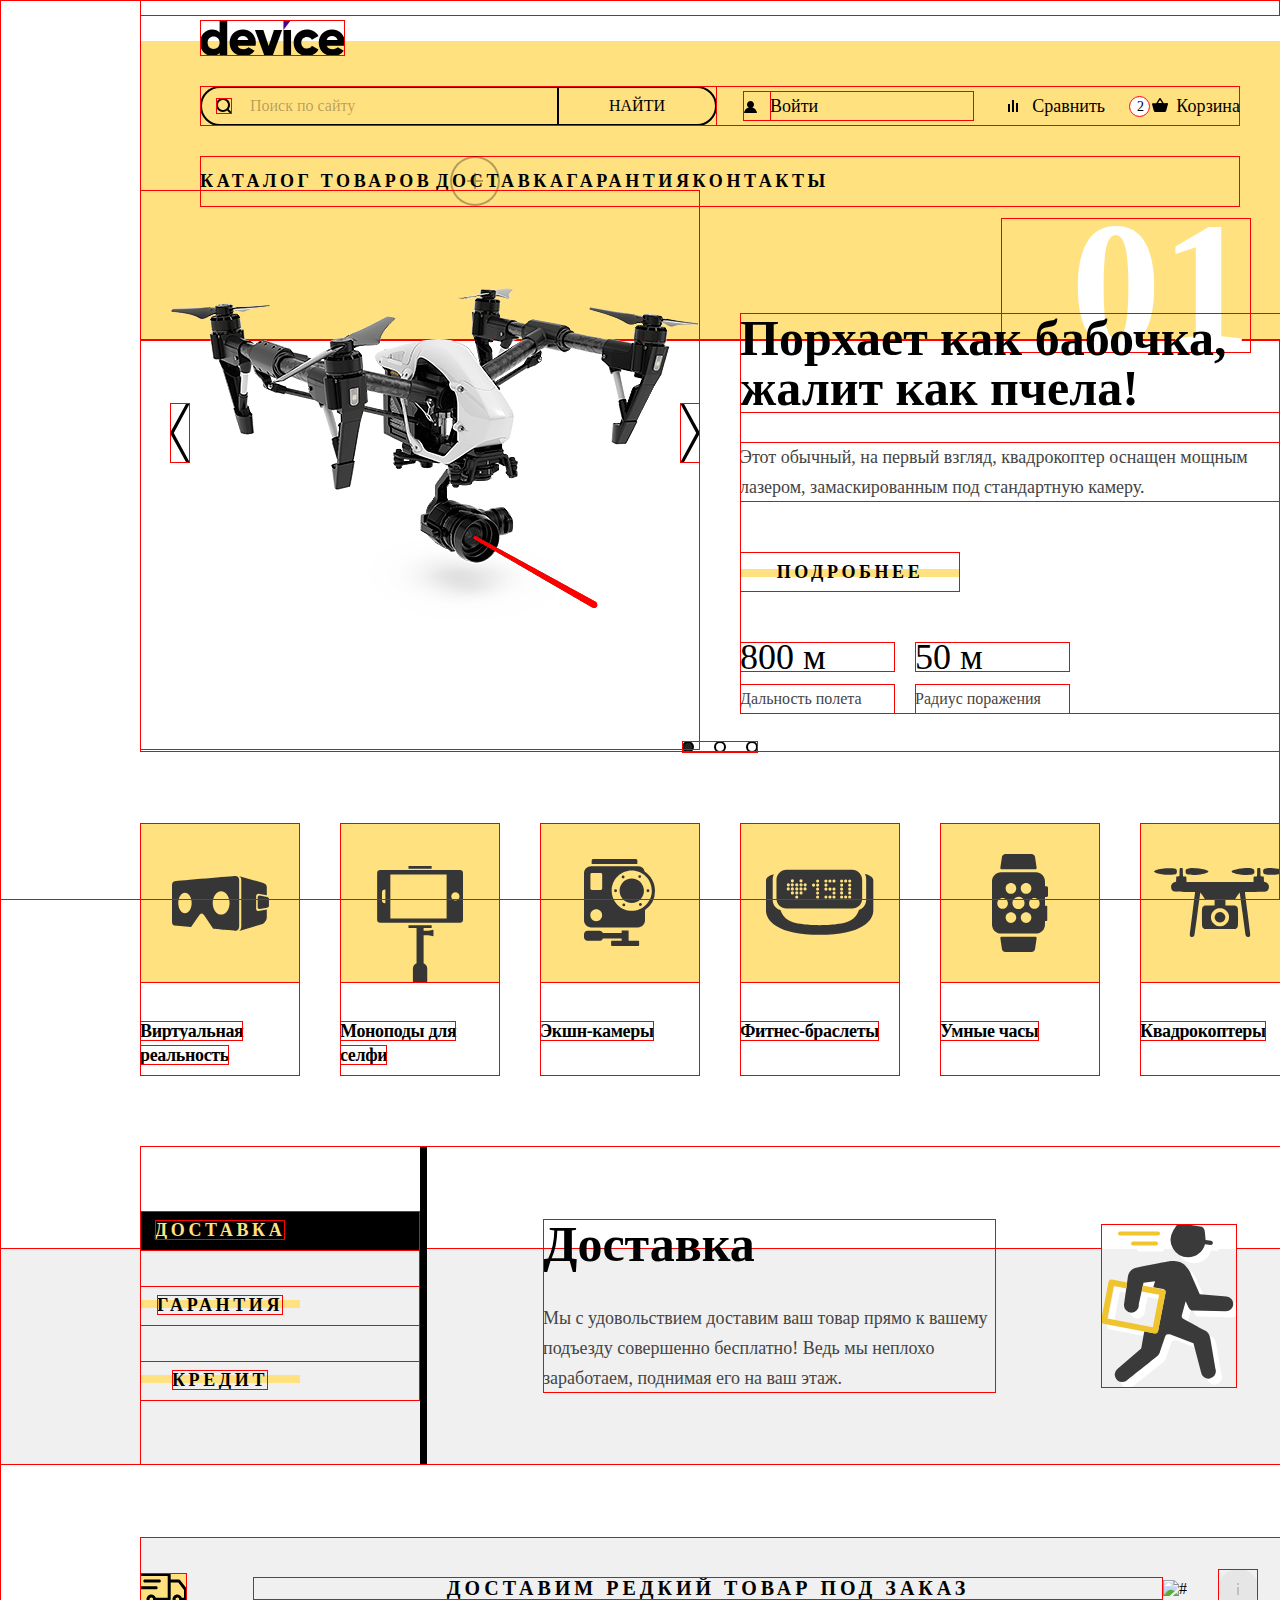
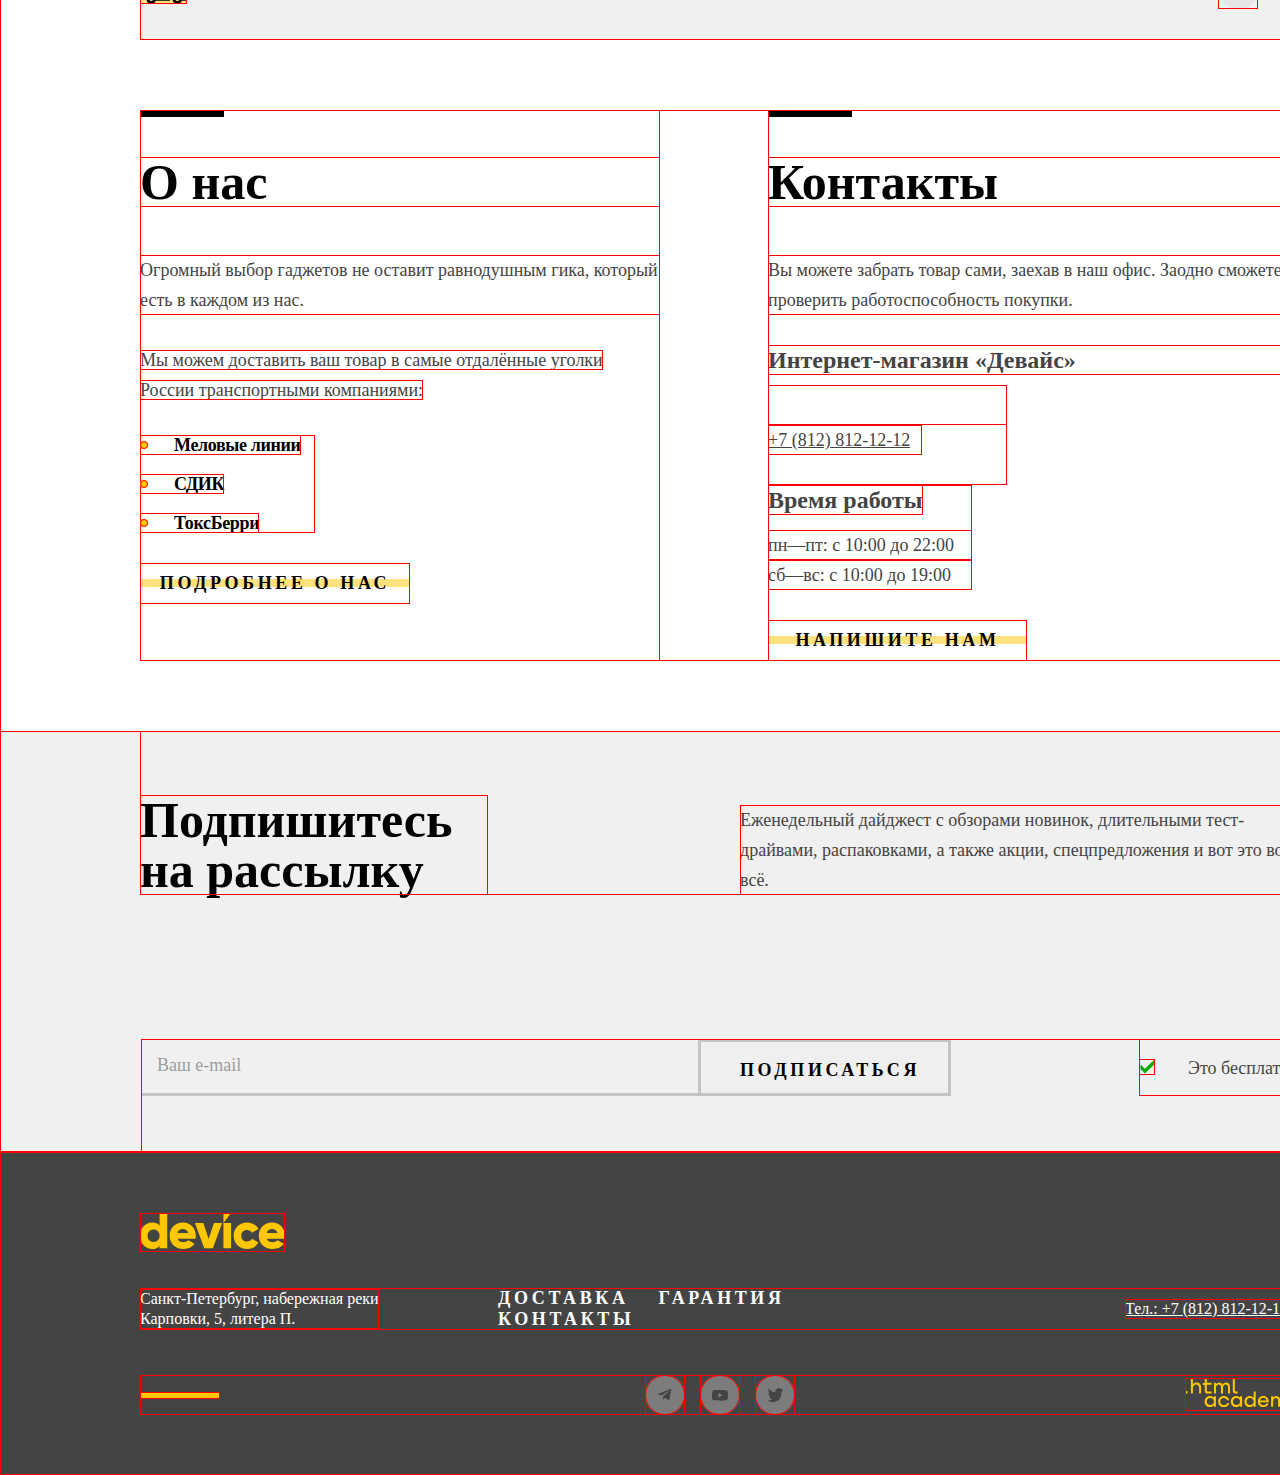
==== commit 1a89f4d1: "Исправление ошибок в разметке подкаталога" ====
--- a/index.html
+++ b/index.html
@@ -72,49 +72,75 @@
               <button class="button button-open-cart" type="button">Открыть корзину</button>
             </div>
           </div>
-
-        </div>
-
-        <div class="main-navigation-wrapper">
-          <div class="navigation-catalog">
-            <a class="navigation-catalog-link" href="#">Каталог товаров</a>
-            <div class="inserted-catalog" style="display: block;">
-              <ol class="inserted-catalog-list">
-                <li class="inserted-catalog-item">Виртуальная реальность</li>
-                <li class="inserted-catalog-item">Моноподы для cелфи</li>
-                <li class="inserted-catalog-item">Экшн-камеры</li>
-              </ol>
-              <ol class="inserted-catalog-list">
-                <li class="inserted-catalog-item">Фитнес-браслеты</li>
-                <li class="inserted-catalog-item">Умные часы</li>
-              </ol>
-              <ol class="inserted-catalog-list">
-                <li class="inserted-catalog-item">Квадрокоптеры</li>
-              </ol>
-            </div>
-          </div>
-          <nav class="main-navigation">
-            <ul class="main-navigation-list">
-              <li class="main-navigation-item main-navigation-item-active">
-                <a class="main-navigation-link" href="#">Доставка</a>
-              </li>
-              <li class="main-navigation-item main-navigation-item-active">
-                <a class="main-navigation-link" href="#">Гарантия</a>
-              </li>
-              <li class="main-navigation-item main-navigation-item-active">
-                <a class="main-navigation-link" href="#">Контакты</a>
-              </li>
-            </ul>
-          </nav>
-        </div>
+        </div>
+
+        <nav class="main-navigation">
+          <ul class="navigation-catalog">
+            <li class="navigation-catalog-item">
+              <label class="navigation-header-catalog" for="subcatalog-product">Каталог товаров</label>
+              <input class="visually-hidden subcatalog-catalog-checkbox" id="subcatalog-product" type="checkbox">
+              <ul class="subcatalog-catalog">
+                <li class="subcatalog-list-first">
+                  <ol class="subcatalog-catalog-list">
+                    <li class="subcatalog-catalog-item">
+                      <a class="subcatalog-catalog-link" href="#">
+                        Виртуальная реальность
+                      </a>
+                    </li>
+                    <li class="subcatalog-catalog-item">
+                      <a class="subcatalog-catalog-link" href="#">
+                        Моноподы для cелфи
+                      </a>
+                    </li>
+                    <li class="subcatalog-catalog-item">
+                      <a class="subcatalog-catalog-link" href="#">
+                        Экшн-камеры
+                      </a>
+                    </li>
+                  </ol>
+                </li>
+                <li class="subcatalog-list-second">
+                  <ol class="subcatalog-catalog-list">
+                    <li class="subcatalog-catalog-item">
+                      <a class="subcatalog-catalog-link" href="#">
+                        Фитнес-браслеты
+                      </a>
+                    </li>
+                    <li class="subcatalog-catalog-item">
+                      <a class="subcatalog-catalog-link" href="#">
+                        Умные часы
+                      </a>
+                    </li>
+                  </ol>
+                </li>
+                <li class="subcatalog-list-third">
+                  <ol class="subcatalog-catalog-list">
+                    <li class="subcatalog-catalog-item">
+                      <a class="subcatalog-catalog-link" href="#">
+                        Квадрокоптеры
+                      </a>
+                    </li>
+                  </ol>
+                </li>
+              </ul>
+            </li>
+            <li class="navigation-catalog-item">
+              <a class="main-navigation-link" href="#">Доставка</a>
+            </li>
+            <li class="navigation-catalog-item">
+              <a class="main-navigation-link" href="#">Гарантия</a>
+            </li>
+            <li class="navigation-catalog-item">
+              <a class="main-navigation-link" href="#">Контакты</a>
+            </li>
+          </ul>
+        </nav>
       </div>
     </header>
 
     <main class="main-container">
-
       <section class="promotion-section">
         <h2 class="visually-hidden">Рекламные слайды товаров.</h2>
-
         <div class="promotion-slider-wrapper">
           <div class="promotion-slider">
             <img class="promotion-slider-image" src="./images/promotion-images/promotion-slider-1.png" width="560"
--- a/styles/style.css
+++ b/styles/style.css
@@ -521,28 +521,59 @@
   background-color: #FFF;
 }
 
-.main-navigation-wrapper {
-  display: flex;
+/* Каталог товаров с подкаталогом*/
+.main-navigation {
+  display: flex;
+  align-items: center;
+  width: 1040px;
+  justify-content: space-between;
   margin: 0;
   padding: 0;
   margin-top: 30px;
+
 }
 
 .navigation-catalog {
-  margin: 0;
-  padding: 0;
-  width: 293px;
-  height: 50px;
-  margin-right: 276px;
+  display: flex;
+  list-style-type: none;
+  margin: 0;
+  padding: 0;
+  align-items: center;
+  width: 100%;
+
+
+  outline: 1px solid red;
+  outline-offset: -1px;
+}
+
+.navigation-catalog-item {
+  position: relative;
+}
+
+.navigation-catalog-item:first-child {
+
+}
+
+.navigation-header-catalog {
+  font-family: "Raleway";
+  font-size: 18px;
+  font-style: normal;
+  font-weight: 800;
+  line-height: normal;
+  letter-spacing: 3.6px;
+  text-transform: uppercase;
+  color: #000000;
+  cursor: pointer;
+  display: flex;
+  align-items: center;
+  position: relative;
+  width: 236px;
+  margin: 0;
   padding-top: 15px;
   padding-bottom: 15px;
-  position: relative;
-
-  outline: 1px solid red;
-  outline-offset: -1px;
-}
-
-.navigation-catalog::before {
+}
+
+.navigation-header-catalog::before {
   content: "";
   position: absolute;
   width: 50px;
@@ -550,53 +581,63 @@
   border-radius: 50%;
   border: 2px solid rgba(0, 0, 0, 0.3);
   background: url(../images/header/plus.svg) no-repeat center;
-  right: 7px;
+  left: 243px;
   top: 0;
-
-  outline: 1px solid red;
-  outline-offset: -1px;
-
-}
-
-.navigation-catalog-link {
+  display: inline-block;
+  cursor: pointer;
+  margin: 0;
+  padding: 0;
+  margin-left: 7px;
+
+}
+
+
+.subcatalog-catalog-checkbox:checked~.subcatalog-catalog {
+  position: absolute;
+  display: flex;
+  margin: 0;
+  padding: 33px 60px 27px 60px;
+  width: 1160px;
+  margin-left: 0;
+  list-style-type: none;
+  background-color: #ffe17f;
+  left: -60px;
+  top: 45px;
+  z-index: 2;
+  min-height: 180px;
+
+}
+
+.subcatalog-catalog-checkbox:checked+.navigation-header-catalog::before {
+  background: url(../images/header/minus.svg) no-repeat center;
+  border: none;
+}
+
+.subcatalog-catalog,
+.subcatalog-catalog-list {
+  list-style-type: none;
+}
+
+.subcatalog-catalog {
+  display: none;
+}
+
+.subcatalog-catalog-link {
   text-decoration: none;
   color: #000;
-  font-family: "Raleway";
-  font-size: 18px;
-  font-style: normal;
-  font-weight: 800;
-  line-height: normal;
-  letter-spacing: 3.6px;
-  text-transform: uppercase;
-
-  outline: 1px solid red;
-  outline-offset: -1px;
-}
-
-.main-navigation {
-  margin: 0;
-  padding: 0;
-}
-
-.main-navigation-item {
-  margin: 0;
-  padding: 0;
-}
-
-
-.main-navigation-list {
-  display: flex;
-  flex-wrap: wrap;
-  list-style-type: none;
-  text-align: center;
-  justify-content: space-between;
-  width: 471px;
-  height: 21px;
-  margin: 0;
-  padding: 0;
-  margin-bottom: 14px;
-  margin-top: 15px;
-}
+  font-family: "Rubik";
+  font-size: 16px;
+  font-style: normal;
+  font-weight: 400;
+  line-height: 18px;
+}
+
+.navigation-catalog-item {
+  margin: 0;
+  padding: 0;
+  position: relative;
+}
+
 
 
 .main-navigation-link {
@@ -611,6 +652,9 @@
   text-transform: uppercase;
 }
 
+
+
+/* Промоушн слайды*/
 .main-container {
   margin: 0 auto;
   padding: 0;
@@ -812,6 +856,7 @@
 
 .slider-pagination-button:hover {
   background-color: #af7842;
+  transition: background-color 1s ease-in-out;
 }
 
 .slider-pagination-button:focus {
@@ -906,6 +951,32 @@
   appearance: none;
 }
 
+.promotion-details:hover {
+  background-color: #FFE17F;
+  transition: background-color 1s ease-in-out;
+}
+
+.promotion-details:active::after {
+  background-color: #FFCC33;
+  content: "";
+  height: 100%;
+  position: absolute;
+  top: 0;
+  left: 0;
+  width: 220px;
+  z-index: -1;
+  outline: none;
+}
+
+.promotion-details:focus,
+.promotion-details:focus-visible {
+  outline: 2px solid #AF4FFF;
+}
+
+.promotion-details:disabled {
+  opacity: 0.3;
+}
+
 .details-argument-wrapper {
   display: flex;
   margin: 0;
@@ -983,6 +1054,7 @@
 
 .index-catalog-link:hover svg {
   background-color: #FFC700;
+  transition: background-color 1s ease-in-out;
 }
 
 .index-catalog-link:active {
@@ -1265,6 +1337,7 @@
 .advantages-slogan-block:hover + .advantages-slogan-block::before {
   cursor: pointer;
   background-color: #FFC700;
+  transition: background-color 1s ease-in-out;
 
 
   outline: 1px solid red;
@@ -1300,6 +1373,7 @@
   margin: 0;
   padding: 0;
   right: 42.5px;
+  transition: background-color 1s ease-in-out;
 }
 
 
@@ -1504,6 +1578,33 @@
   z-index: -1;
 }
 
+.about-detail-wrapper:hover {
+  background-color: #FFE17F;
+  transition: background-color 1s ease-in-out;
+}
+
+.about-detail-wrapper:active::after {
+  background-color: #FFCC33;
+  content: "";
+  height: 100%;
+  position: absolute;
+  top: 0;
+  left: 0;
+  width: 270px;
+  z-index: -1;
+  outline: none;
+}
+
+.about-detail-wrapper:focus,
+.about-detail-wrapper:focus-visible {
+  outline: 2px solid #AF4FFF;
+}
+
+.about-detail-wrapper:disabled {
+  opacity: 0.3;
+}
+
+
 .contacts-about-detail {
   margin: 0;
   padding: 10px 6.14px;
@@ -1648,6 +1749,34 @@
   z-index: -1;
   appearance: none;
 }
+
+
+.message-link-wrapper:hover {
+  background-color: #FFE17F;
+  transition: background-color 1s ease-in-out;
+}
+
+.message-link-wrapper:active::after {
+  background-color: #FFCC33;
+  content: "";
+  height: 100%;
+  position: absolute;
+  top: 0;
+  left: 0;
+  width: 259px;
+  z-index: -1;
+  outline: none;
+}
+
+.message-link-wrapper:focus,
+.message-link-wrapper:focus-visible {
+  outline: 2px solid #AF4FFF;
+}
+
+.message-link-wrapper:disabled {
+  opacity: 0.3;
+}
+
 
 .message-link {
   margin: 0;
@@ -1791,6 +1920,25 @@
   box-sizing: border-box;
 }
 
+.button-subscribe:hover {
+  background-color: #000;
+  transition: background-color 1s ease-in-out;
+  border: 3px solid #000;
+  color: #FFFFFF;
+
+}
+
+.button-subscribe:active {
+  border: 3px solid #000;
+  background-color: #000;
+  color: rgba(255, 255, 255, 0.3);
+}
+
+.button-subscribe:focus,
+.button-subscribe:focus-visible {
+  border: 2px solid #AF4FFF;
+}
+
 .subscribe-reason {
   padding: 0;
   margin: 0;
@@ -2101,6 +2249,7 @@
 .footer-social-item:hover {
   background-color: #FFC700;
   outline: none;
+  transition: background-color 1s ease-in-out;
 }
 
 .footer-social-item:active {
@@ -2347,6 +2496,8 @@
 
 .range-toggle:hover {
   background-color: #dbb590;
+  transition: background-color 1s ease-in-out;
+
 }
 
 .range-toggle:active,
@@ -2434,10 +2585,12 @@
 
 .control:hover .control-mark {
   border-color: #814b18;
+  transition: background-color 1s ease-in-out;
 }
 
 .control-input:disabled + .control-mark {
   border-color: #242424;
+  transition: background-color 1s ease-in-out;
 }
 
 
@@ -2535,6 +2688,32 @@
   width: 220px;
   z-index: -1;
   appearance: none;
+}
+
+.button-filter-show:hover {
+  background-color: #FFE17F;
+  transition: background-color 1s ease-in-out;
+}
+
+.button-filter-show:active::after {
+  background-color: #FFCC33;
+  content: "";
+  height: 100%;
+  position: absolute;
+  top: 0;
+  left: 0;
+  width: 220px;
+  z-index: -1;
+  outline: none;
+}
+
+.button-filter-show:focus,
+.button-filter-show:focus-visible {
+  outline: 2px solid #AF4FFF;
+}
+
+.button-filter-show:disabled {
+  opacity: 0.3;
 }
 
 .catalog-right-column {
@@ -2607,24 +2786,39 @@
   outline-offset: -1px;
 }
 
-.button-up {
-  width: 30px;
-  height: 30px;
-  background: url(../images/sorting/button-up.svg) no-repeat;
-  background-position: center;
-
-  outline: 1px solid red;
-  outline-offset: -1px;
-}
-
+.button-up,
 .button-down {
   width: 30px;
   height: 30px;
-  background: url(../images/sorting/button-down.svg) no-repeat;
-  background-position: center;
-
-  outline: 1px solid red;
-  outline-offset: -1px;
+  display: flex;
+  justify-content: center;
+  align-items: center;
+
+  outline: 1px solid red;
+  outline-offset: -1px;
+}
+
+.button-up-icon,
+.button-down-icon {
+  color: rgba(0, 0, 0, 0.2);
+}
+
+
+
+.button-up:hover .button-up-icon,
+.button-down:hover .button-down-icon {
+  color: rgba(0, 0, 0, 0.5);
+}
+
+.button-up:active .button-up-icon,
+.button-down:active .button-down-icon {
+  color: #000000;
+}
+
+
+.button-up:focus,
+.button-down:focus {
+  outline: 2px solid #AF4FFF;
 }
 
 
@@ -2747,25 +2941,22 @@
   position: relative;
 }
 
-.product-card:hover::before {
-  content: "подробнее";
-  border-bottom: 8px solid #FFE17F;
+.product-card:hover::before  {
+  content: "";
+  background-image: url(../images/catalog/button-more.svg);
+  background-repeat: no-repeat;
+  width: 220px;
+  height: 40px;
+  outline: none;
+
   position: absolute;
   top: 170px;
   left: 70px;
-  width: 220px;
-  z-index: 5;
+
   appearance: none;
-  color: #000;
-  text-align: center;
-  font-family: "Raleway";
-  font-size: 18px;
-  font-style: normal;
-  font-weight: 800;
-  line-height: normal;
-  letter-spacing: 3.6px;
-  text-transform: uppercase;
-}
+
+}
+
 
 /* Пагинация */
 .pagination-container {
@@ -2800,6 +2991,25 @@
   outline-offset: -1px;
 }
 
+.button-download-more:hover {
+  outline: 3px solid #000;
+}
+
+.button-download-more:active {
+  outline: 3px solid #000;
+  opacity: 0.3;
+}
+
+.button-download-more:focus,
+.button-download-more:focus-visible {
+  outline: 2px solid #AF4FFF;
+}
+
+.button-download-more:disabled {
+  opacity: 0.3;
+}
+
+
 .pagination-navigation-container {
   display: grid;
   align-items: center;
@@ -2988,7 +3198,7 @@
   background-color: #FFFFFF;
   border: none;
   background-position: center;
-  cursor: pointer;
+
 
   outline: 1px solid red;
   outline-offset: -1px;
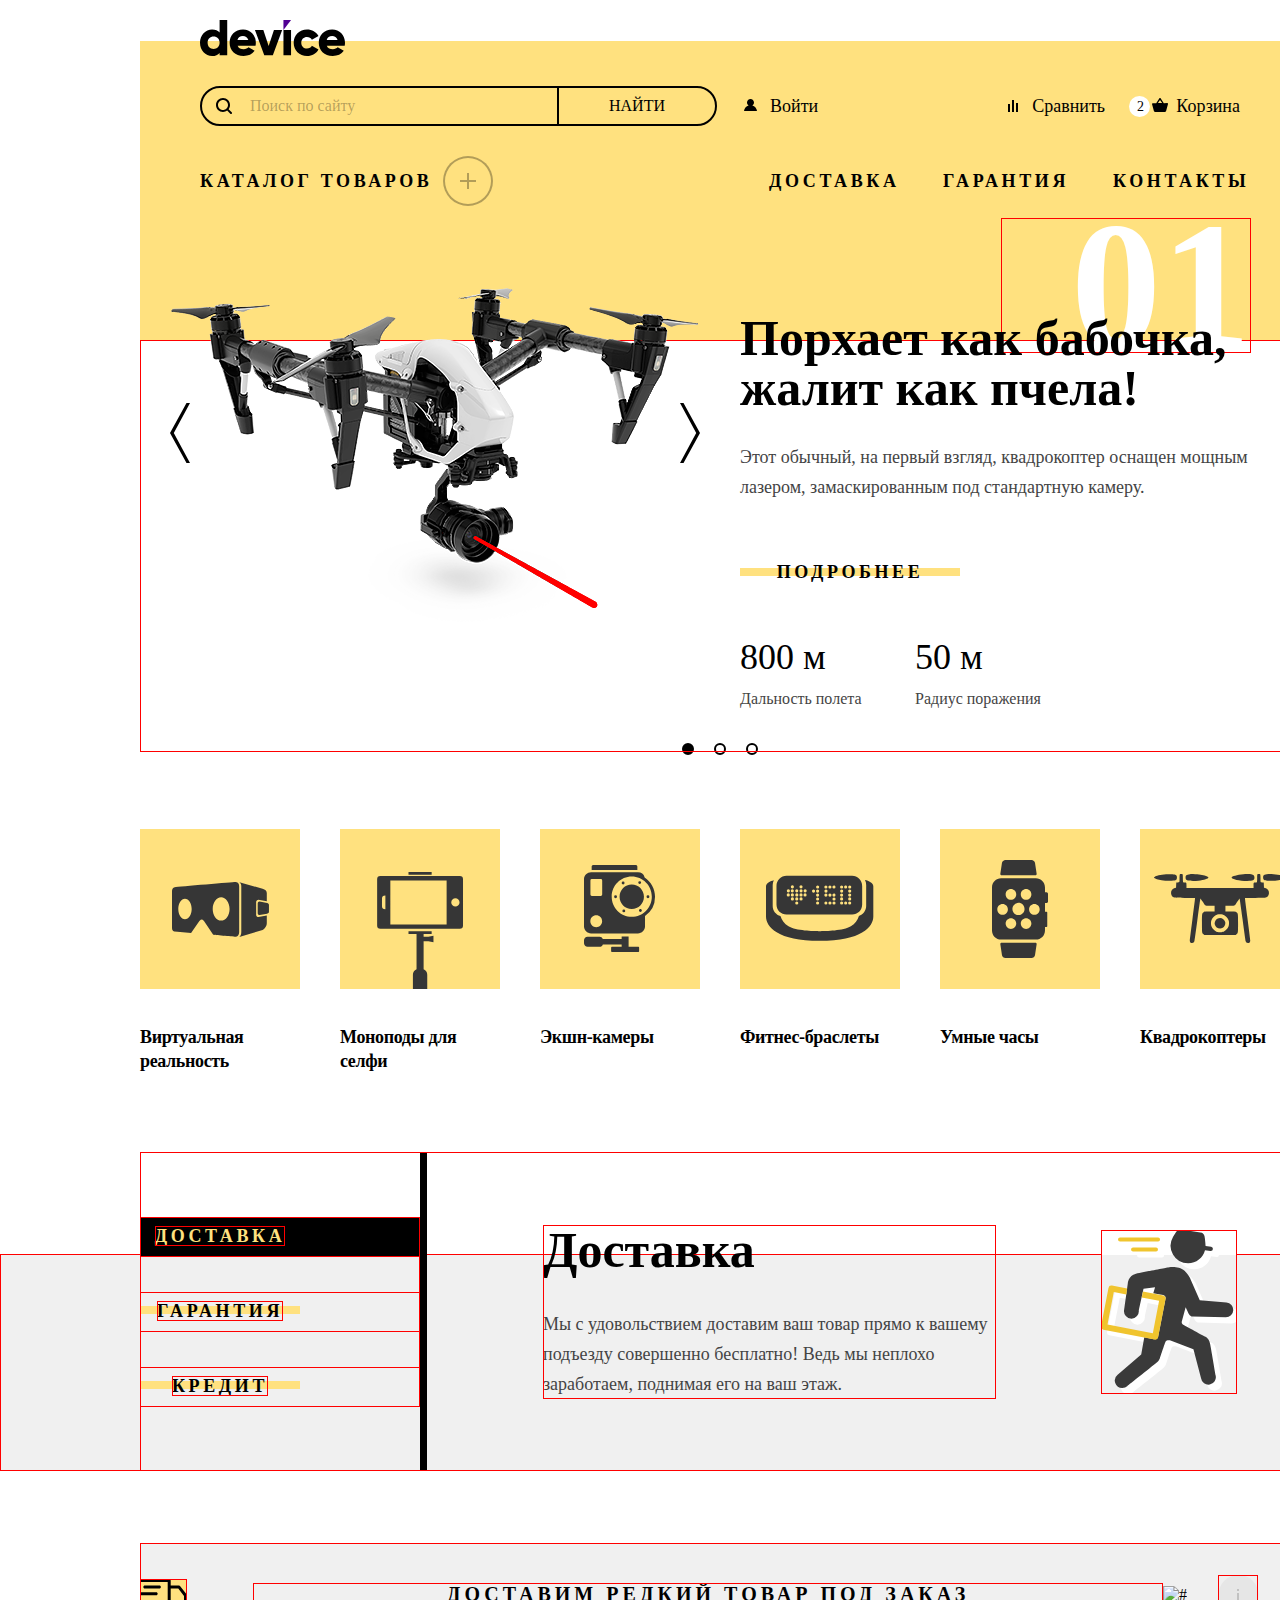
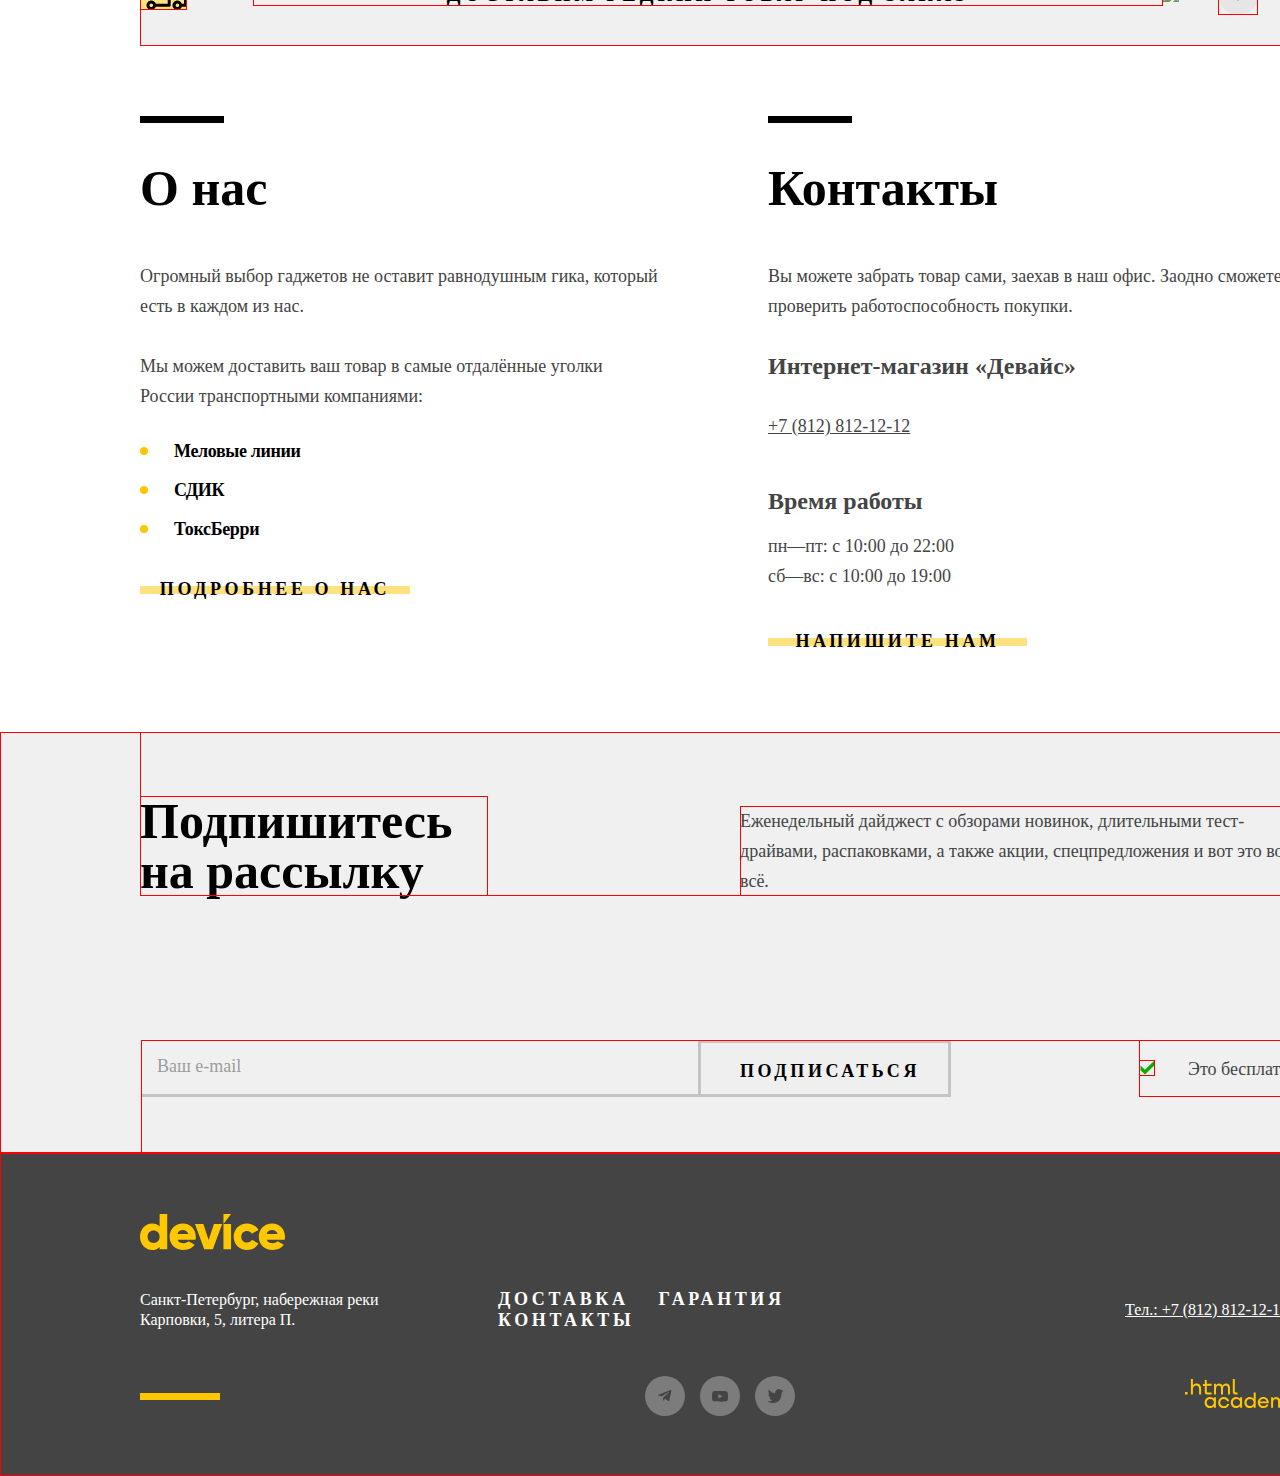
==== commit cc06ff31: "Исправление ошибок в проекте. Продолжение стилизации состояний." ====
--- a/index.html
+++ b/index.html
@@ -15,7 +15,7 @@
       <h1 class="visually-hidden">Каталог товаров компании Девайс.</h1>
       <div class="header-wrapper">
         <div class="header-logo-wrapper">
-          <a class="header-logo-link">
+          <a class="header-logo-link" href="#">
             <img class="header-logo" width="145" height="36" src="./images/logo/header-logo.svg"
               alt="Логотип магазина Девайс.">
           </a>
@@ -74,67 +74,69 @@
           </div>
         </div>
 
-        <nav class="main-navigation">
-          <ul class="navigation-catalog">
-            <li class="navigation-catalog-item">
-              <label class="navigation-header-catalog" for="subcatalog-product">Каталог товаров</label>
-              <input class="visually-hidden subcatalog-catalog-checkbox" id="subcatalog-product" type="checkbox">
-              <ul class="subcatalog-catalog">
-                <li class="subcatalog-list-first">
-                  <ol class="subcatalog-catalog-list">
-                    <li class="subcatalog-catalog-item">
-                      <a class="subcatalog-catalog-link" href="#">
-                        Виртуальная реальность
-                      </a>
-                    </li>
-                    <li class="subcatalog-catalog-item">
-                      <a class="subcatalog-catalog-link" href="#">
-                        Моноподы для cелфи
-                      </a>
-                    </li>
-                    <li class="subcatalog-catalog-item">
-                      <a class="subcatalog-catalog-link" href="#">
-                        Экшн-камеры
-                      </a>
-                    </li>
-                  </ol>
-                </li>
-                <li class="subcatalog-list-second">
-                  <ol class="subcatalog-catalog-list">
-                    <li class="subcatalog-catalog-item">
-                      <a class="subcatalog-catalog-link" href="#">
-                        Фитнес-браслеты
-                      </a>
-                    </li>
-                    <li class="subcatalog-catalog-item">
-                      <a class="subcatalog-catalog-link" href="#">
-                        Умные часы
-                      </a>
-                    </li>
-                  </ol>
-                </li>
-                <li class="subcatalog-list-third">
-                  <ol class="subcatalog-catalog-list">
-                    <li class="subcatalog-catalog-item">
-                      <a class="subcatalog-catalog-link" href="#">
-                        Квадрокоптеры
-                      </a>
-                    </li>
-                  </ol>
-                </li>
-              </ul>
-            </li>
-            <li class="navigation-catalog-item">
-              <a class="main-navigation-link" href="#">Доставка</a>
-            </li>
-            <li class="navigation-catalog-item">
-              <a class="main-navigation-link" href="#">Гарантия</a>
-            </li>
-            <li class="navigation-catalog-item">
-              <a class="main-navigation-link" href="#">Контакты</a>
-            </li>
-          </ul>
-        </nav>
+        <div class="header-navigation-wrapper">
+          <div class="catalog-header-wrapper">
+            <label class="catalog-header" for="subcatalog-product">Каталог товаров</label>
+            <input class="visually-hidden subcatalog-catalog-checkbox" id="subcatalog-product" type="checkbox">
+            <ul class="subcatalog-catalog">
+              <li class="subcatalog-list-first">
+                <ol class="subcatalog-catalog-list">
+                  <li class="subcatalog-catalog-item">
+                    <a class="subcatalog-catalog-link" href="#">
+                      Виртуальная реальность
+                    </a>
+                  </li>
+                  <li class="subcatalog-catalog-item">
+                    <a class="subcatalog-catalog-link" href="#">
+                      Моноподы для cелфи
+                    </a>
+                  </li>
+                  <li class="subcatalog-catalog-item">
+                    <a class="subcatalog-catalog-link" href="#">
+                      Экшн-камеры
+                    </a>
+                  </li>
+                </ol>
+              </li>
+              <li class="subcatalog-list-second">
+                <ol class="subcatalog-catalog-list">
+                  <li class="subcatalog-catalog-item">
+                    <a class="subcatalog-catalog-link" href="#">
+                      Фитнес-браслеты
+                    </a>
+                  </li>
+                  <li class="subcatalog-catalog-item">
+                    <a class="subcatalog-catalog-link" href="#">
+                      Умные часы
+                    </a>
+                  </li>
+                </ol>
+              </li>
+              <li class="subcatalog-list-third">
+                <ol class="subcatalog-catalog-list">
+                  <li class="subcatalog-catalog-item">
+                    <a class="subcatalog-catalog-link" href="#">
+                      Квадрокоптеры
+                    </a>
+                  </li>
+                </ol>
+              </li>
+            </ul>
+          </div>
+          <nav class="main-navigation">
+            <ul class="navigation-catalog">
+              <li class="navigation-catalog-item">
+                <a class="main-navigation-link" href="#">Доставка</a>
+              </li>
+              <li class="navigation-catalog-item">
+                <a class="main-navigation-link" href="#">Гарантия</a>
+              </li>
+              <li class="navigation-catalog-item">
+                <a class="main-navigation-link" href="#">Контакты</a>
+              </li>
+            </ul>
+          </nav>
+        </div>
       </div>
     </header>
 
@@ -239,23 +241,26 @@
         </div>
 
         <div class="slider-pagination-wrapper">
-          <ol class="slider-pagination">
+          <ul class="slider-pagination">
             <li class="slider-pagination-item">
-              <button class="slider-pagination-button slider-pagination-button-current" type="button">
-                <span class="visually-hidden">1 фото</span>
-              </button>
+              <label class="label-radio">
+                <input class="slider-pagination-link" type="radio" name="slider" value="first" checked>
+                <span class="visually-hidden">Первый слайдер.</span>
+              </label>
             </li>
             <li class="slider-pagination-item">
-              <button class="slider-pagination-button" type="button">
-                <span class="visually-hidden">2 фото</span>
-              </button>
+              <label class="label-radio">
+                <input class="slider-pagination-link" type="radio" name="slider" value="second">
+                <span class="visually-hidden">Второй слайдер.</span>
+              </label>
             </li>
             <li class="slider-pagination-item">
-              <button class="slider-pagination-button" type="button">
-                <span class="visually-hidden">3 фото</span>
-              </button>
+              <label class="label-radio">
+                <input class="slider-pagination-link" type="radio" name="slider" value="third">
+                <span class="visually-hidden">Третий слайдер.</span>
+              </label>
             </li>
-          </ol>
+          </ul>
         </div>
 
       </section>
@@ -461,12 +466,12 @@
 
     <footer class="page-footer">
       <div class="footer-container">
-        <a class="footer-logo-link">
+        <a class="footer-logo-link" href="index.html">
           <img class="footer-logo" width="145" height="36" src="./images/logo/footer-logo.svg"
             alt="Логотип магазина Девайс.">
         </a>
         <div class="footer-navigation-wrapper">
-          <address class="contacts-address">
+          <address class="contacts-address-footer">
             <p class="contacts-address-text">Санкт-Петербург, набережная реки Карповки, 5, литера П.
             </p>
           </address>
--- a/styles/style.css
+++ b/styles/style.css
@@ -24,9 +24,6 @@
 
 html {
   height: 100%;
-
-  outline: 1px solid red;
-  outline-offset: -1px;
 }
 
 *,
@@ -42,15 +39,7 @@
   flex-wrap: wrap;
   min-height: 100%;
   width: 1440px;
-
-
-  outline: 1px solid red;
-  outline-offset: -1px;
-}
-
-
-
-
+}
 
 .visually-hidden {
   position: absolute;
@@ -69,18 +58,10 @@
   cursor: pointer;
 }
 
-/*.button:disabled {
-  background-color: #e5e5e5;
-  color: #ffffff;
-}*/
 
 .header {
   margin: 0 auto;
   width: 1160px;
-
-
-  outline: 1px solid red;
-  outline-offset: -1px;
 
 }
 
@@ -93,10 +74,6 @@
   margin-top: 15px;
   position: relative;
   background: linear-gradient(0deg, #FFE17F 92%, #FFFFFF 0%);
-
-
-  outline: 1px solid red;
-  outline-offset: -1px;
 }
 
 
@@ -116,10 +93,6 @@
   object-fit: contain;
   margin: 0;
   padding: 0;
-
-  outline: 1px solid red;
-  outline-offset: -1px;
-
 }
 
 .header-logo-link:hover {
@@ -134,11 +107,7 @@
 .header-logo-link:focus-visible {
   outline: 2px solid #AF4FFF;
   z-index: 2;
-
-}
-
-
-
+}
 
 
 .search-navigation-wrapper {
@@ -150,10 +119,6 @@
   padding: 0;
   margin-top: 30px;
   align-items: center;
-
-
-  outline: 1px solid red;
-  outline-offset: -1px;
 }
 
 .search-form {
@@ -163,9 +128,6 @@
   padding: 0;
   display: flex;
   position: relative;
-
-  outline: 1px solid red;
-  outline-offset: -1px;
 }
 
 .input-search-info {
@@ -182,7 +144,6 @@
   font-weight: 400;
   line-height: 20px;
   background-color: #FFE17F;
-
 }
 
 .input-search-info::placeholder {
@@ -198,9 +159,6 @@
   top: 12px;
   left: 16px;
   background: url(../images/header/search-icon.svg) no-repeat;
-
-  outline: 1px solid red;
-  outline-offset: -1px;
 }
 
 .button-search {
@@ -225,23 +183,17 @@
   margin: 0;
   padding: 0;
   width: 231px;
-
 }
 
 .navigation-authentication {
   margin: 0;
   padding: 0;
-
-
-  outline: 1px solid red;
-  outline-offset: -1px;
 }
 
 .navigation-authentication-list {
   margin: 0;
   padding: 0;
 }
-
 
 
 .navigation-authentication-item {
@@ -251,6 +203,7 @@
   padding-left: 27px;
   width: 231px;
   position: relative;
+  display: flex;
 }
 
 .navigation-authentication-link {
@@ -261,9 +214,6 @@
   font-style: normal;
   font-weight: 400;
   line-height: 30px;
-
-  outline: 1px solid red;
-  outline-offset: -1px;
 }
 
 
@@ -271,12 +221,7 @@
 .navigation-authentication-sign-in {
   margin: 0;
   padding: 0;
-  width: 204px;
-  display: flex;
-  justify-content: space-between;
-
-  outline: 1px solid red;
-  outline-offset: -1px;
+  padding-right: 25px;
 }
 
 .navigation-authentication-item::before {
@@ -285,20 +230,22 @@
   width: 15px;
   height: 12px;
   left: 0;
-  top: 10px;
+  top: 8px;
   position: absolute;
   cursor: pointer;
-
-}
-
-
+}
+
+.navigation-sign-out {
+  margin: 0;
+  padding: 0;
+  width: 56px;
+  color: rgba(0, 0, 0, 0.3);
+}
 
 .navigation-choice-wrapper {
   margin: 0;
   padding: 0;
   width: 240px;
-
-
 }
 
 .navigation-choice {
@@ -310,14 +257,11 @@
   grid-template-columns: 105px 99px;
   column-gap: 36px;
   justify-items: end;
-
 }
 
 .navigation-choice-item {
   margin: 0;
   padding: 0;
-
-
 }
 
 .navigation-item-cart {
@@ -347,10 +291,6 @@
   right: 164px;
   bottom: 14px;
   display: block;
-
-
-  outline: 1px solid red;
-  outline-offset: -1px;
 }
 
 .tooltip-toggle-cart::before {
@@ -365,8 +305,6 @@
   line-height: normal;
   top: 3px;
   right: 6px;
-
-
 }
 
 .navigation-item-simile {
@@ -423,17 +361,11 @@
 .tooltip-cart::before {
   content: "";
   position: absolute;
-
   top: -20px;
   left: 150px;
-
   border: 14px solid transparent;
   border-bottom: 10px solid #000000;
-
   display: block;
-
-
-
 }
 
 
@@ -474,7 +406,6 @@
   font-weight: 400;
   line-height: 20px;
   max-width: 170px;
-
 }
 
 .tooltip-list-image {
@@ -522,7 +453,7 @@
 }
 
 /* Каталог товаров с подкаталогом*/
-.main-navigation {
+.header-navigation-wrapper {
   display: flex;
   align-items: center;
   width: 1040px;
@@ -530,31 +461,16 @@
   margin: 0;
   padding: 0;
   margin-top: 30px;
-
-}
-
-.navigation-catalog {
-  display: flex;
-  list-style-type: none;
-  margin: 0;
-  padding: 0;
-  align-items: center;
-  width: 100%;
-
-
-  outline: 1px solid red;
-  outline-offset: -1px;
-}
-
-.navigation-catalog-item {
+}
+
+.catalog-header-wrapper {
+  margin: 0;
+  padding: 0;
   position: relative;
 }
 
-.navigation-catalog-item:first-child {
-
-}
-
-.navigation-header-catalog {
+
+.catalog-header {
   font-family: "Raleway";
   font-size: 18px;
   font-style: normal;
@@ -567,13 +483,14 @@
   display: flex;
   align-items: center;
   position: relative;
-  width: 236px;
+  width: 293px;
+  height: 50px;
   margin: 0;
   padding-top: 15px;
   padding-bottom: 15px;
 }
 
-.navigation-header-catalog::before {
+.catalog-header::before {
   content: "";
   position: absolute;
   width: 50px;
@@ -583,13 +500,14 @@
   background: url(../images/header/plus.svg) no-repeat center;
   left: 243px;
   top: 0;
-  display: inline-block;
   cursor: pointer;
   margin: 0;
   padding: 0;
-  margin-left: 7px;
-
-}
+  padding-left: 7px;
+  display: block;
+  z-index: 10;
+}
+
 
 
 .subcatalog-catalog-checkbox:checked~.subcatalog-catalog {
@@ -602,24 +520,53 @@
   list-style-type: none;
   background-color: #ffe17f;
   left: -60px;
-  top: 45px;
+  top: 35px;
   z-index: 2;
   min-height: 180px;
-
-}
-
-.subcatalog-catalog-checkbox:checked+.navigation-header-catalog::before {
+}
+
+.subcatalog-catalog-checkbox:checked + .catalog-header::before:checked {
   background: url(../images/header/minus.svg) no-repeat center;
-  border: none;
+  border-radius: 50%;
+  border: 2px solid rgba(0, 0, 0, 0.3);
+  content: "";
+  position: absolute;
+  width: 50px;
+  height: 50px;
+  left: 243px;
+  top: 0;
+  cursor: pointer;
+  margin: 0;
+  padding: 0;
+  margin-left: 7px;
 }
 
 .subcatalog-catalog,
 .subcatalog-catalog-list {
   list-style-type: none;
+  margin: 0;
+  padding: 0;
 }
 
 .subcatalog-catalog {
   display: none;
+}
+
+.subcatalog-list-first {
+  width: 222px;
+  margin-right: 30px;
+}
+
+.subcatalog-list-second {
+  width: 211px;
+  margin-right: 1px;
+}
+
+.subcatalog-catalog-list {
+  margin: 0;
+  padding: 0;
+  display: grid;
+  row-gap: 30px;
 }
 
 .subcatalog-catalog-link {
@@ -632,13 +579,27 @@
   line-height: 18px;
 }
 
+/* Доставка Гарантия Контакты */
+.main-navigation {
+  margin: 0;
+  padding: 0;
+}
+
+.navigation-catalog {
+  display: grid;
+  grid-template-columns: 125px 121px 127px;
+  column-gap: 45px;
+  list-style-type: none;
+  margin: 0;
+  padding: 0;
+  align-items: center;
+  width: 471px;
+  justify-content: space-between;
+}
+
 .navigation-catalog-item {
-  margin: 0;
-  padding: 0;
   position: relative;
 }
-
-
 
 .main-navigation-link {
   text-decoration: none;
@@ -659,7 +620,6 @@
   margin: 0 auto;
   padding: 0;
   flex-grow: 1;
-
 }
 
 
@@ -719,9 +679,6 @@
   justify-content: center;
   right: 49px;
   top: -122px;
-
-  outline: 1px solid red;
-  outline-offset: -1px;
 }
 
 .promotion-slider-wrapper-third::before {
@@ -741,9 +698,6 @@
   justify-content: center;
   right: 49px;
   top: -122px;
-
-  outline: 1px solid red;
-  outline-offset: -1px;
 }
 
 .promotion-slider-image {
@@ -755,10 +709,6 @@
   z-index: 1;
   top: -150px;
   display: block;
-
-
-  outline: 1px solid red;
-  outline-offset: -1px;
 }
 
 
@@ -766,8 +716,6 @@
   margin: 0;
   padding: 0;
   position: relative;
-
-
 }
 
 .slider-controls {
@@ -790,29 +738,39 @@
   background-repeat: no-repeat;
   background-position: center;
   margin-left: 30px;
-
-
-
-  outline: 1px solid red;
-  outline-offset: -1px;
+  z-index: 5;
 }
 
 .slider-next {
   transform: rotate(180deg);
+}
+
+
+.slider-button:hover {
+  opacity: 0.6;
+  outline: none;
+  transition: background-color 300ms ease-in-out;
+}
+
+.slider-button:active {
+  opacity: 0.3;
+  outline: none;
+}
+
+.slider-button:focus,
+.slider-button:focus-visible {
+  border: 2px solid #AF4FFF;
+  outline: none;
+}
+
+
+.slider-pagination-wrapper {
+  width: 76px;
+  margin: 0 auto;
+  margin-top: -11px;
   cursor: pointer;
 
-  outline: 1px solid red;
-  outline-offset: -1px;
-}
-
-.slider-prev {
-  cursor: pointer;
-}
-
-.slider-button:hover + .slider-prev,
-.slider-button:focus + .slider-prev {
-  opacity: 0.6;
-  cursor: pointer;
+
 }
 
 .slider-pagination {
@@ -822,22 +780,28 @@
   justify-content: space-between;
   align-items: center;
   margin: 0;
-  margin-top: -11px;
   padding: 0;
   list-style-type: none;
   cursor: pointer;
-
-  margin-left: 682px;
-
-  outline: 1px solid red;
-  outline-offset: -1px;
-}
-
-
-
-
-
-.slider-pagination-button {
+}
+
+.slider-pagination-item {
+  appearance: none;
+  border: none;
+  cursor: pointer;
+  margin: 0;
+  padding: 0;
+}
+
+.label-radio {
+  margin: 0;
+  padding: 0;
+  appearance: none;
+  z-index: 5;
+}
+
+
+.slider-pagination-link {
   width: 12px;
   height: 12px;
   margin: 0;
@@ -846,27 +810,51 @@
   border: 2px solid #000000;
   border-radius: 50%;
   cursor: pointer;
-  text-align: center;
-  display: block;
-
-
-
-
-}
-
-.slider-pagination-button:hover {
-  background-color: #af7842;
-  transition: background-color 1s ease-in-out;
-}
-
-.slider-pagination-button:focus {
-  background-color: #dbb590;
+  z-index: 5;
+  appearance: none;
+}
+
+.slider-pagination-link:disabled {
+  background-color: #FFFFFF;
+  border: 2px solid #000000;
+
+}
+
+.slider-pagination-link:hover {
+  background-color: #FFFFFF;
+  border: 2px solid rgba(0, 0, 0, 0.6);
+  transition: background-color 300ms ease-in-out;
+}
+
+.slider-pagination-link:active {
+  background-color: #FFFFFF;
+  border: 2px solid rgba(0, 0, 0, 0.3);
+
+}
+
+
+.slider-pagination-link:focus {
+  border: 2px solid #AF4FFF;
   outline: none;
 }
 
-.slider-pagination-button-current {
-  background-color: #242424;
-}
+.slider-pagination-link:checked {
+  background-color: #000000;
+  cursor: pointer;
+}
+
+
+
+.slider-pagination-link:checked:hover {
+  background-color: rgba(0, 0, 0, 0.6);
+  transition: background-color 300ms ease-in-out;
+}
+
+.slider-pagination-link:checked:active {
+  background-color: rgba(0, 0, 0, 0.3);
+  outline: none;
+}
+
 
 
 .promotion-list {
@@ -881,9 +869,6 @@
   margin-bottom: 38px;
   align-items: start;
   z-index: 1;
-
-  outline: 1px solid red;
-  outline-offset: -1px;
 }
 
 .promotion-slogan {
@@ -895,10 +880,6 @@
   line-height: 50px;
   margin: 0;
   padding: 0;
-
-  outline: 1px solid red;
-  outline-offset: -1px;
-
 }
 
 .promotion-text {
@@ -911,9 +892,6 @@
   margin: 0;
   padding: 0;
   margin-top: 29px;
-
-  outline: 1px solid red;
-  outline-offset: -1px;
 }
 
 .promotion-details {
@@ -934,16 +912,14 @@
   margin-top: 50px;
   margin-bottom: 50px;
   position: relative;
-
-  outline: 1px solid red;
-  outline-offset: -1px;
 }
 
 .promotion-details::before {
   content: "";
   border-bottom: 8px solid #FFE17F;
   position: absolute;
-  top: 17px;
+  top: 50%;
+  transform: translateY(-50%);
   left: 0;
   width: 220px;
   z-index: -1;
@@ -953,19 +929,17 @@
 
 .promotion-details:hover {
   background-color: #FFE17F;
-  transition: background-color 1s ease-in-out;
-}
-
-.promotion-details:active::after {
+  transition: background-color 300ms ease-in-out;
+}
+
+.promotion-details:active {
   background-color: #FFCC33;
-  content: "";
-  height: 100%;
-  position: absolute;
-  top: 0;
-  left: 0;
-  width: 220px;
-  z-index: -1;
   outline: none;
+}
+
+.promotion-details:active::before {
+  border-color: #FFCC33;
+  transition: border-color 300ms ease-in-out;
 }
 
 .promotion-details:focus,
@@ -997,9 +971,6 @@
   margin-right: 20px;
   display: flex;
   min-width: 155px;
-
-  outline: 1px solid red;
-  outline-offset: -1px;
 }
 
 .details-argument {
@@ -1014,9 +985,6 @@
   margin-right: 20px;
   display: flex;
   min-width: 155px;
-
-  outline: 1px solid red;
-  outline-offset: -1px;
 }
 
 .directory-section {
@@ -1040,10 +1008,6 @@
   margin: 0;
   padding: 0;
   width: 160px;
-
-  outline: 1px solid red;
-  outline-offset: -1px;
-
 }
 
 .index-catalog-link {
@@ -1054,7 +1018,7 @@
 
 .index-catalog-link:hover svg {
   background-color: #FFC700;
-  transition: background-color 1s ease-in-out;
+  transition: background-color 300ms ease-in-out;
 }
 
 .index-catalog-link:active {
@@ -1078,9 +1042,6 @@
   margin: 0;
   padding: 0;
   margin-bottom: 32px;
-
-  outline: 1px solid red;
-  outline-offset: -1px;
 }
 
 .index-catalog-item {
@@ -1095,9 +1056,6 @@
   list-style-type: none;
   width: 160px;
   height: 60px;
-
-  outline: 1px solid red;
-  outline-offset: -1px;
 }
 
 
@@ -1337,7 +1295,7 @@
 .advantages-slogan-block:hover + .advantages-slogan-block::before {
   cursor: pointer;
   background-color: #FFC700;
-  transition: background-color 1s ease-in-out;
+  transition: background-color 300ms ease-in-out;
 
 
   outline: 1px solid red;
@@ -1373,14 +1331,12 @@
   margin: 0;
   padding: 0;
   right: 42.5px;
-  transition: background-color 1s ease-in-out;
+  transition: background-color 300ms ease-in-out;
 }
 
 
 .advantages-slogan-block:active {
   opacity: 0.3;
-
-
 }
 
 .advantages-slogan-block:focus,
@@ -1414,9 +1370,6 @@
   display: grid;
   grid-template-columns: 520px 532px;
   column-gap: 108px;
-
-  outline: 1px solid red;
-  outline-offset: -1px;
 }
 
 .contacts-about-info {
@@ -1424,10 +1377,6 @@
   margin: 0;
   padding: 0;
   position: relative;
-
-
-  outline: 1px solid red;
-  outline-offset: -1px;
 }
 
 
@@ -1443,9 +1392,6 @@
   line-height: 50px;
   display: flex;
   flex-wrap: wrap;
-
-  outline: 1px solid red;
-  outline-offset: -1px;
 }
 
 .delivery-methods-list {
@@ -1455,10 +1401,6 @@
   margin: 0;
   padding: 0;
   list-style-type: none;
-
-  outline: 1px solid red;
-  outline-offset: -1px;
-
 }
 
 .contacts-full-info {
@@ -1466,10 +1408,6 @@
   margin: 0;
   padding: 0;
   position: relative;
-
-
-  outline: 1px solid red;
-  outline-offset: -1px;
 }
 
 .contacts-about-info::before,
@@ -1496,9 +1434,6 @@
   padding: 0;
   margin-top: 48px;
   margin-bottom: 30px;
-
-  outline: 1px solid red;
-  outline-offset: -1px;
 }
 
 .delivery-methods-list {
@@ -1514,7 +1449,6 @@
 .delivery-method {
   margin: 0;
   padding: 0;
-
 }
 
 .delivery-method-link {
@@ -1530,10 +1464,6 @@
   letter-spacing: -0.36px;
   text-decoration: none;
   position: relative;
-
-
-  outline: 1px solid red;
-  outline-offset: -1px;
 }
 
 .delivery-method-link::before {
@@ -1547,10 +1477,6 @@
   top: 6px;
   z-index: 2;
   appearance: none;
-
-
-  outline: 1px solid red;
-  outline-offset: -1px;
 }
 
 .about-detail-wrapper {
@@ -1561,47 +1487,6 @@
   display: flex;
   align-items: center;
   justify-content: center;
-  position: relative;
-
-
-  outline: 1px solid red;
-  outline-offset: -1px;
-}
-
-.about-detail-wrapper::before {
-  content: "";
-  position: absolute;
-  border-bottom: 8px solid #FFE17F;
-  width: 270px;
-  left: 0;
-  top: 16px;
-  z-index: -1;
-}
-
-.about-detail-wrapper:hover {
-  background-color: #FFE17F;
-  transition: background-color 1s ease-in-out;
-}
-
-.about-detail-wrapper:active::after {
-  background-color: #FFCC33;
-  content: "";
-  height: 100%;
-  position: absolute;
-  top: 0;
-  left: 0;
-  width: 270px;
-  z-index: -1;
-  outline: none;
-}
-
-.about-detail-wrapper:focus,
-.about-detail-wrapper:focus-visible {
-  outline: 2px solid #AF4FFF;
-}
-
-.about-detail-wrapper:disabled {
-  opacity: 0.3;
 }
 
 
@@ -1618,7 +1503,44 @@
   line-height: normal;
   letter-spacing: 3.6px;
   text-transform: uppercase;
-
+  width: 270px;
+  position: relative;
+}
+
+.contacts-about-detail::before {
+  content: "";
+  position: absolute;
+  border-bottom: 8px solid #FFE17F;
+  width: 270px;
+  left: 0;
+  top: 50%;;
+  transform: translateY(-50%);
+  z-index: -1;
+}
+
+.contacts-about-detail:hover {
+  background-color: #FFE17F;
+  transition: background-color 300ms ease-in-out;
+}
+
+.contacts-about-detail:active {
+  background-color: #FFCC33;
+  outline: none;
+}
+
+.contacts-about-detail:active::before {
+  background-color: #FFCC33;
+  transition: border-color 300ms ease-in-out;
+}
+
+.contacts-about-detail:focus,
+.contacts-about-detail:focus-visible {
+  outline: 2px solid #AF4FFF;
+
+}
+
+.contacts-about-detail:disabled {
+  opacity: 0.3;
 }
 
 .address-title {
@@ -1631,9 +1553,6 @@
   margin: 0;
   padding: 0;
   margin-bottom: 10px;
-
-  outline: 1px solid red;
-  outline-offset: -1px;
 }
 
 .contacts-address {
@@ -1643,7 +1562,6 @@
   display: flex;
   flex-wrap: wrap;
   width: 532px;
-
 }
 
 .contacts-address-text {
@@ -1655,10 +1573,6 @@
   line-height: 30px;
   margin: 0;
   padding: 0;
-
-  outline: 1px solid red;
-  outline-offset: -1px;
-
 }
 
 .contacts-phone {
@@ -1676,9 +1590,6 @@
   flex-wrap: wrap;
   justify-content: start;
   width: 154px;
-
-  outline: 1px solid red;
-  outline-offset: -1px;
 }
 
 .worktime-wrapper {
@@ -1688,9 +1599,6 @@
   flex-wrap: wrap;
   width: 204px;
   margin-bottom: 30px;
-
-  outline: 1px solid red;
-  outline-offset: -1px;
 }
 
 .worktime-title {
@@ -1703,9 +1611,6 @@
   margin: 0;
   padding: 0;
   margin-bottom: 15px;
-
-  outline: 1px solid red;
-  outline-offset: -1px;
 }
 
 .worktime-item {
@@ -1721,9 +1626,6 @@
   flex-wrap: wrap;
   justify-content: start;
   width: 204px;
-
-  outline: 1px solid red;
-  outline-offset: -1px;
 }
 
 .message-link-wrapper {
@@ -1733,48 +1635,6 @@
   display: flex;
   flex-wrap: wrap;
   align-items: center;
-  position: relative;
-
-  outline: 1px solid red;
-  outline-offset: -1px;
-}
-
-.message-link-wrapper::before {
-  content: "";
-  border-bottom: 8px solid #FFE17F;
-  position: absolute;
-  top: 16px;
-  left: 0;
-  width: 259px;
-  z-index: -1;
-  appearance: none;
-}
-
-
-.message-link-wrapper:hover {
-  background-color: #FFE17F;
-  transition: background-color 1s ease-in-out;
-}
-
-.message-link-wrapper:active::after {
-  background-color: #FFCC33;
-  content: "";
-  height: 100%;
-  position: absolute;
-  top: 0;
-  left: 0;
-  width: 259px;
-  z-index: -1;
-  outline: none;
-}
-
-.message-link-wrapper:focus,
-.message-link-wrapper:focus-visible {
-  outline: 2px solid #AF4FFF;
-}
-
-.message-link-wrapper:disabled {
-  opacity: 0.3;
 }
 
 
@@ -1792,6 +1652,44 @@
   letter-spacing: 3.6px;
   text-transform: uppercase;
   text-decoration: none;
+  position: relative;
+}
+
+.message-link::before {
+  content: "";
+  border-bottom: 8px solid #FFE17F;
+  position: absolute;
+  top: 50%;
+  transform: translateY(-50%);
+  left: 0;
+  width: 259px;
+  z-index: -1;
+  appearance: none;
+}
+
+
+.message-link:hover {
+  background-color: #FFE17F;
+  transition: background-color 300ms ease-in-out;
+}
+
+.message-link:active {
+  background-color: #FFCC33;
+  outline: none;
+}
+
+.message-link:active::before {
+  border-color: #FFCC33;
+  transition: border-color 300ms ease-in-out;
+}
+
+.message-link:focus,
+.message-link:focus-visible {
+  outline: 2px solid #AF4FFF;
+}
+
+.message-link:disabled {
+  opacity: 0.3;
 }
 
 .subscribe {
@@ -1922,7 +1820,7 @@
 
 .button-subscribe:hover {
   background-color: #000;
-  transition: background-color 1s ease-in-out;
+  transition: background-color 300ms ease-in-out;
   border: 3px solid #000;
   color: #FFFFFF;
 
@@ -1995,12 +1893,7 @@
   height: 36px;
   margin: 0;
   padding: 0;
-
   cursor: pointer;
-
-
-  outline: 1px solid red;
-  outline-offset: -1px;
 }
 
 .footer-logo-link:hover {
@@ -2024,20 +1917,14 @@
   display: flex;
   align-items: center;
   justify-content: start;
-
-  outline: 1px solid red;
-  outline-offset: -1px;
-}
-
-.contacts-address {
+}
+
+.contacts-address-footer {
   margin: 0;
   padding: 0;
   width: 239px;
   display: flex;
   flex-wrap: wrap;
-
-  outline: 1px solid red;
-  outline-offset: -1px;
 }
 
 .contacts-address-text {
@@ -2049,8 +1936,6 @@
   font-style: normal;
   font-weight: 400;
   line-height: 20px;
-
-
 }
 
 .footer-navigation-list {
@@ -2062,14 +1947,12 @@
   width: 444px;
   margin-left: 119px;
   margin-right: 183px;
-
 }
 
 .footer-navigation-item {
   list-style-type: none;
   margin: 0;
   padding: 0;
-
 }
 
 .footer-navigation-item:not(:last-child) {
@@ -2094,11 +1977,6 @@
   width: 174px;
   display: flex;
   justify-content: start;
-
-
-
-  outline: 1px solid red;
-  outline-offset: -1px;
 }
 
 .footer-phone-link {
@@ -2113,9 +1991,6 @@
   text-transform: capitalize;
   margin: 0;
   padding: 0;
-
-  outline: 1px solid red;
-  outline-offset: -1px;
 }
 
 .footer-social-wrapper {
@@ -2126,11 +2001,6 @@
   display: flex;
   justify-content: end;
   position: relative;
-
-
-  outline: 1px solid red;
-  outline-offset: -1px;
-
 }
 
 
@@ -2144,10 +2014,6 @@
   background-color: #FFC700;
   left: 0;
   bottom: 16px;
-
-  outline: 1px solid red;
-  outline-offset: -1px;
-
 }
 
 
@@ -2159,11 +2025,6 @@
   flex-wrap: wrap;
   width: 150px;
   justify-content: space-between;
-
-
-  outline: 1px solid red;
-  outline-offset: -1px;
-
 }
 
 .footer-social-item {
@@ -2177,9 +2038,6 @@
   display: flex;
   justify-content: center;
   align-items: center;
-
-  outline: 1px solid red;
-  outline-offset: -1px;
 }
 
 
@@ -2191,11 +2049,6 @@
   width: 40px;
   height: 40px;
   text-align: center;
-
-
-
-  outline: 1px solid red;
-  outline-offset: -1px;
 }
 
 
@@ -2206,11 +2059,6 @@
   width: 40px;
   height: 40px;
   text-align: center;
-
-
-
-  outline: 1px solid red;
-  outline-offset: -1px;
 }
 
 .footer-social-twitter {
@@ -2220,9 +2068,6 @@
   width: 40px;
   height: 40px;
   text-align: center;
-
-  outline: 1px solid red;
-  outline-offset: -1px;
 }
 
 .footer-link-container {
@@ -2240,16 +2085,13 @@
   width: 115px;
   height: 33px;
   text-align: center;
-
-  outline: 1px solid red;
-  outline-offset: -1px;
 }
 
 
 .footer-social-item:hover {
   background-color: #FFC700;
   outline: none;
-  transition: background-color 1s ease-in-out;
+  transition: background-color 300ms ease-in-out;
 }
 
 .footer-social-item:active {
@@ -2301,6 +2143,8 @@
   color: rgba(255, 255, 255, 0.3);
 }
 
+/* Страница каталога */
+
 .main-inner {
   flex-grow: 1;
   padding-left: 140px;
@@ -2496,7 +2340,7 @@
 
 .range-toggle:hover {
   background-color: #dbb590;
-  transition: background-color 1s ease-in-out;
+  transition: background-color 300ms ease-in-out;
 
 }
 
@@ -2585,12 +2429,12 @@
 
 .control:hover .control-mark {
   border-color: #814b18;
-  transition: background-color 1s ease-in-out;
+  transition: background-color 300ms ease-in-out;
 }
 
 .control-input:disabled + .control-mark {
   border-color: #242424;
-  transition: background-color 1s ease-in-out;
+  transition: background-color 300ms ease-in-out;
 }
 
 
@@ -2692,7 +2536,7 @@
 
 .button-filter-show:hover {
   background-color: #FFE17F;
-  transition: background-color 1s ease-in-out;
+  transition: background-color 300ms ease-in-out;
 }
 
 .button-filter-show:active::after {
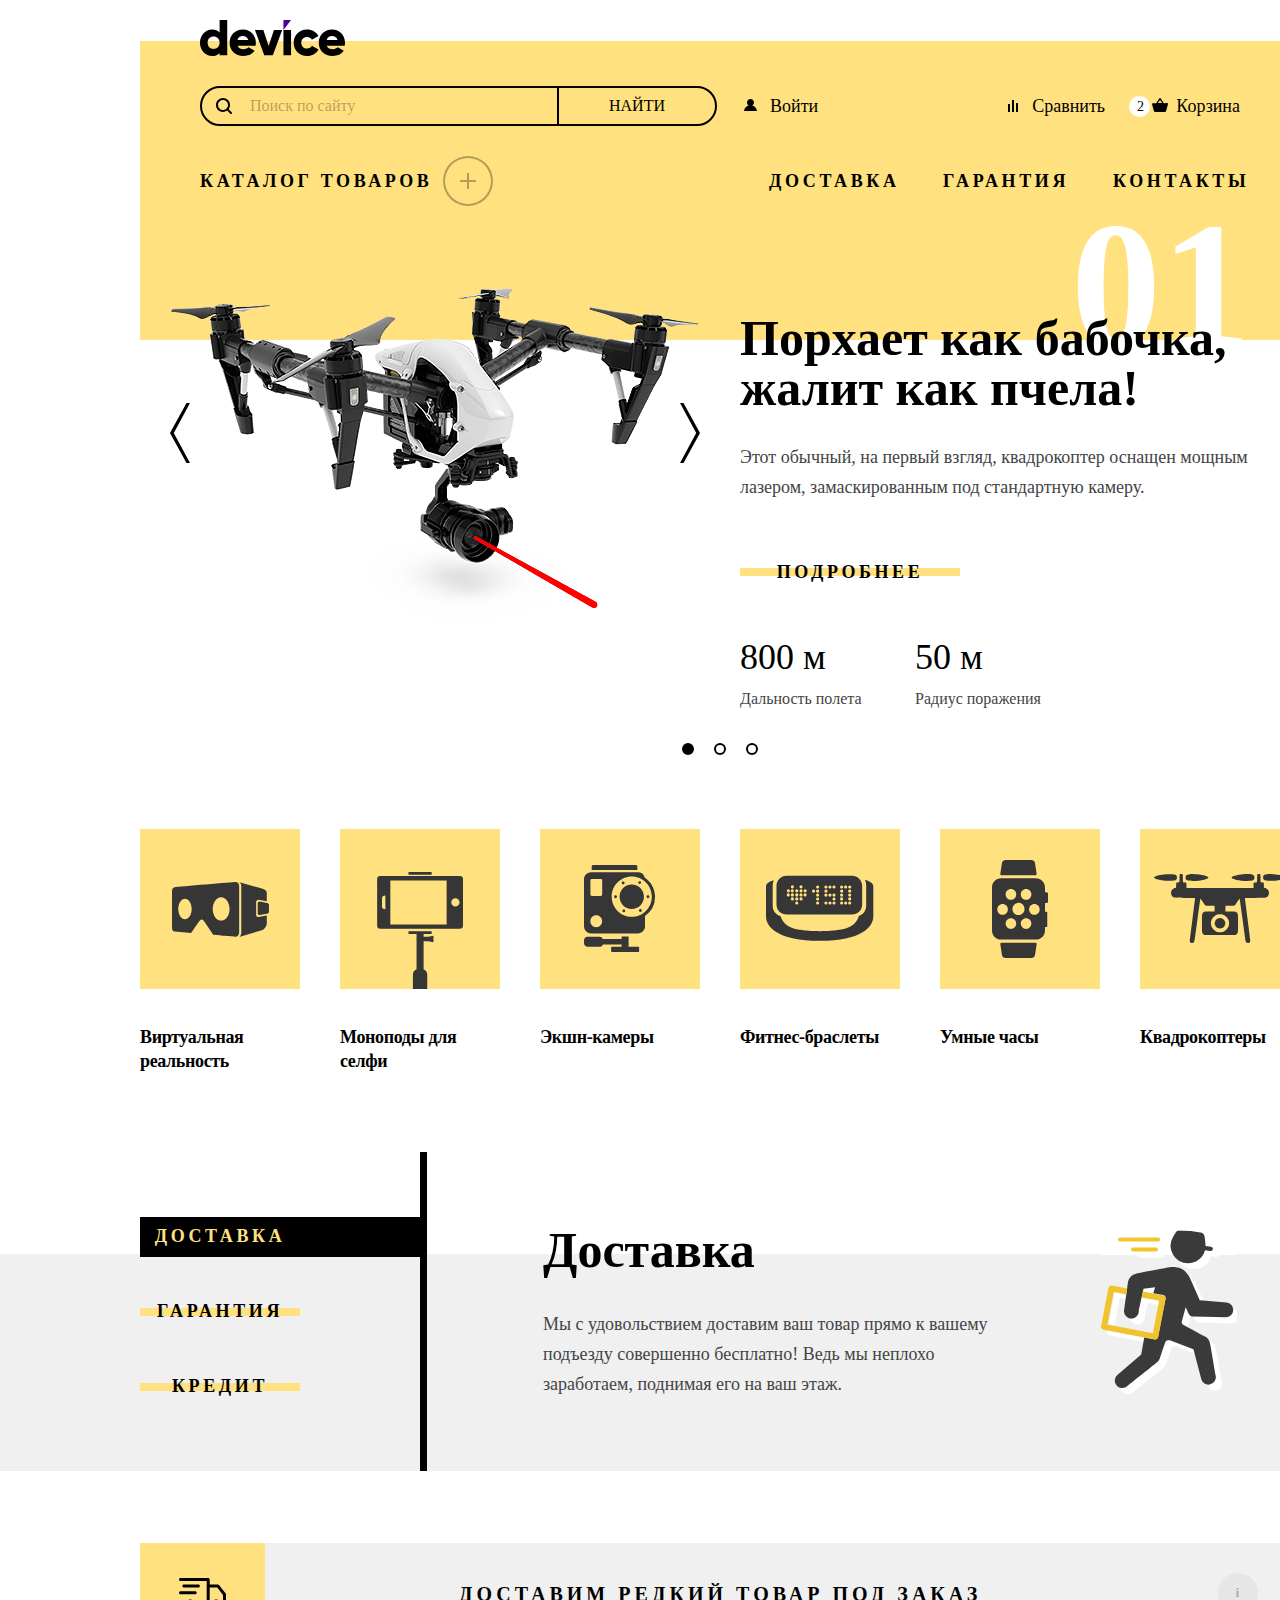
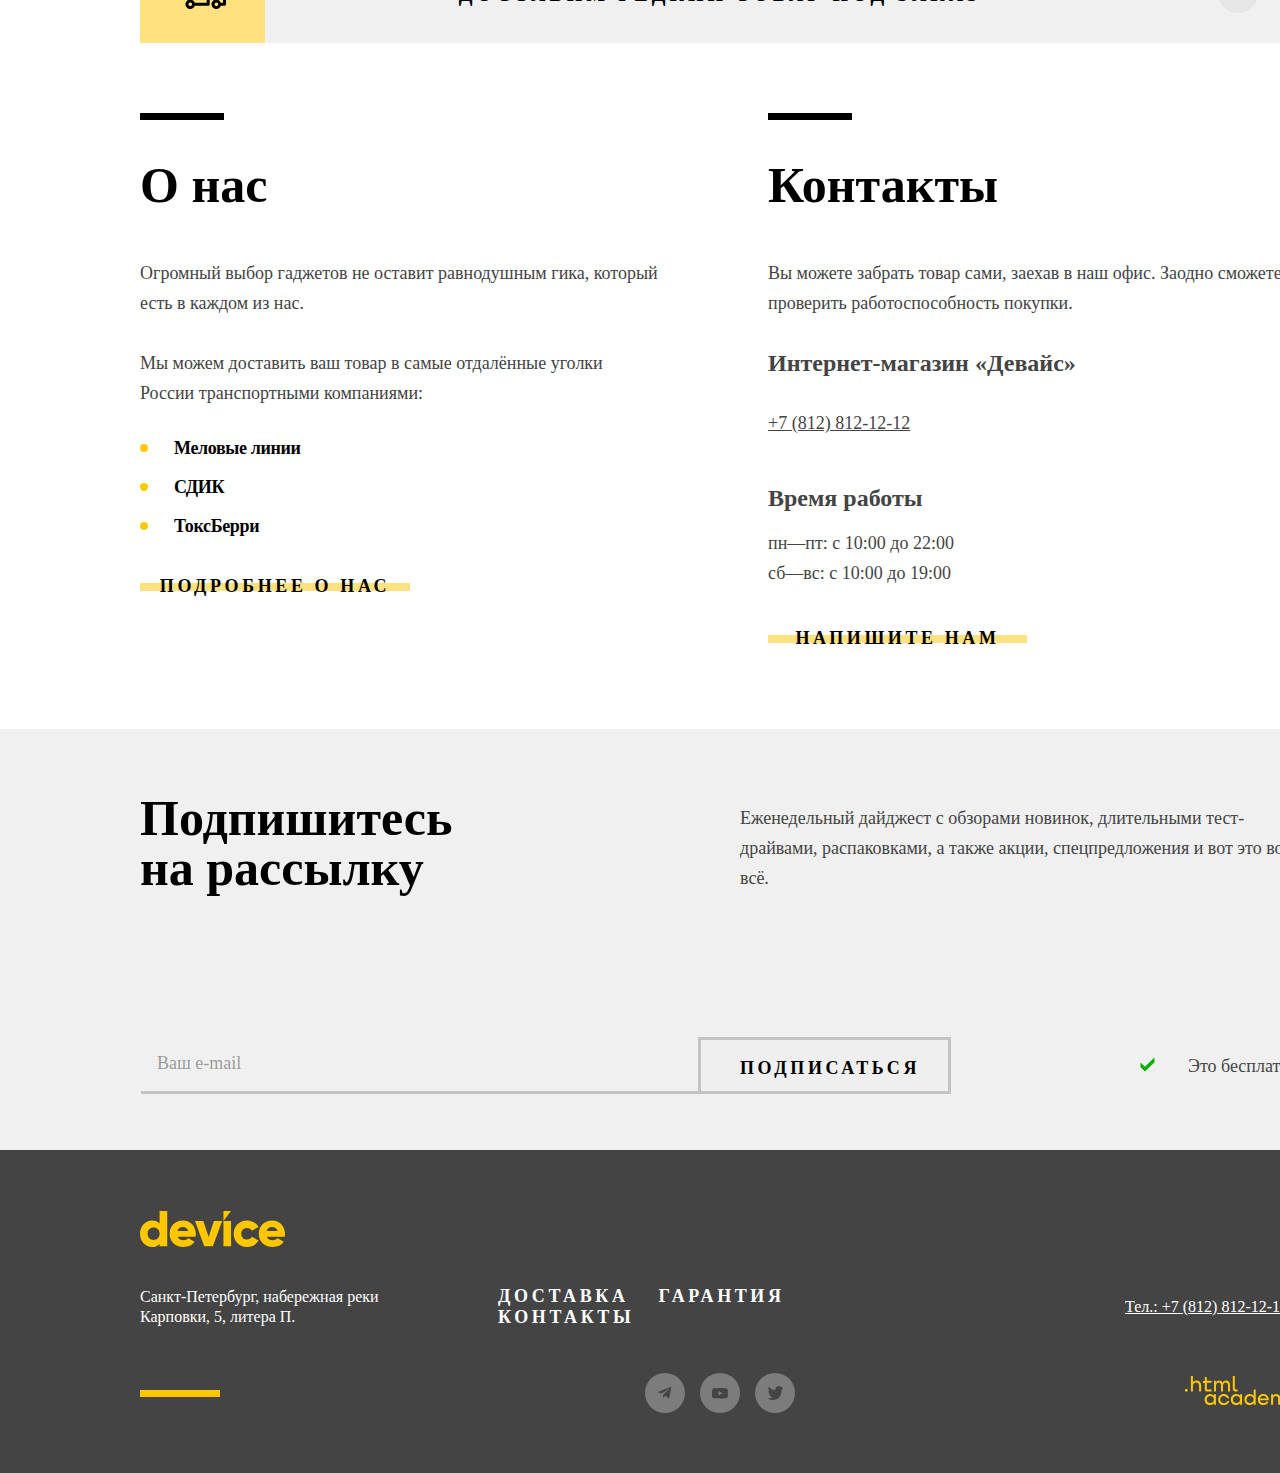
==== commit 19c87524: "Подготовка проекта к первоначальной проверке" ====
--- a/index.html
+++ b/index.html
@@ -56,14 +56,18 @@
             </span>
             <div class="tooltip-cart" role="tooltip" id="tooltip-label-cart">
               <div class="tooltip-cart-list">
-                <img class="tooltip-list-image" width="39" height="43" src="./images/tooltip-cart/product-1-small.svg"
-                  alt="Фото любительской селфи-палки.">
-                <p class="tooltip-list-product">Любительская селфи-палка</p>
+                <a class="tooltip-cart-link" href="#">
+                  <img class="tooltip-list-image" width="39" height="43" src="./images/tooltip-cart/product-1-small.svg"
+                    alt="Фото любительской селфи-палки.">
+                  <span class="tooltip-list-product">Любительская селфи-палка</span>
+                </a>
               </div>
               <div class="tooltip-cart-list">
-                <img class="tooltip-list-image" width="39" height="43" src="./images/tooltip-cart/product-2-small.svg"
-                  alt="Фото профессиональной селфи-палки.">
-                <p class="tooltip-list-product">Профессиональная селфи-палка</p>
+                <a class="tooltip-cart-link" href="#">
+                  <img class="tooltip-list-image" width="39" height="43" src="./images/tooltip-cart/product-2-small.svg"
+                    alt="Фото профессиональной селфи-палки.">
+                  <span class="tooltip-list-product">Профессиональная селфи-палка</span>
+                </a>
               </div>
               <div class="tooltip-list-total-wrapper">
                 <span class="tooltip-list-total">Товаров: 2</span>
@@ -388,10 +392,12 @@
         </div>
       </section>
       <div class="advantages-slogan-block">
-        <img class="advantages-slogan-image" width="47" height="31"
-          src="./images/advantages/advantages-slogan-decor.svg" alt="#">
-        <p class="advantages-slogan-info">Доставим редкий товар под заказ</p>
-        <img class="advantages-slogan-image-i" alt="#" src="#">
+        <a class="advantages-slogan-link">
+          <img class="advantages-slogan-image" width="47" height="31"
+            src="./images/advantages/advantages-slogan-decor.svg" alt="#">
+          <b class="advantages-slogan-info">Доставим редкий товар под заказ</b>
+          <span class="advantages-slogan-image-i">i</span>
+        </a>
       </div>
       <div class="contacts-container">
         <section class="contacts-about-info">
@@ -443,25 +449,27 @@
           </div>
         </section>
       </div>
-      <section class="subscribe">
-        <div class="subscribe-container">
-          <h3 class="subscribe-title">Подпишитесь на рассылку</h3>
-          <p class="subscribe-description">
-            Еженедельный дайджест с обзорами новинок,
-            длительными&nbsp;тест-драйвами, распаковками, а также акции,
-            спецпредложения и вот это вот всё.
-          </p>
-        </div>
-        <div class="subscribe-form-wrapper">
-          <form class="subscribe-form" action="https://echo.htmlacademy.ru/" method="post">
-            <label class="email-form" for="distribution-email"></label>
-            <input class="input-email" type="email" id="distribution-email" name="distribution-email"
-              placeholder="Ваш e-mail">
-            <button class="button button-subscribe" type="submit">Подписаться</button>
-          </form>
-          <span class="subscribe-reason">Это бесплатно</span>
-        </div>
-      </section>
+      <div class="subscribe-wrapper">
+        <section class="subscribe">
+          <div class="subscribe-container">
+            <h3 class="subscribe-title">Подпишитесь на рассылку</h3>
+            <p class="subscribe-description">
+              Еженедельный дайджест с обзорами новинок,
+              длительными&nbsp;тест-драйвами, распаковками, а также акции,
+              спецпредложения и вот это вот всё.
+            </p>
+          </div>
+          <div class="subscribe-form-wrapper">
+            <form class="subscribe-form" action="https://echo.htmlacademy.ru/" method="post">
+              <label class="email-form" for="distribution-email"></label>
+              <input class="input-email" type="email" id="distribution-email" name="distribution-email"
+                placeholder="Ваш e-mail">
+              <button class="button button-subscribe" type="submit">Подписаться</button>
+            </form>
+            <span class="subscribe-reason">Это бесплатно</span>
+          </div>
+        </section>
+      </div>
     </main>
 
     <footer class="page-footer">
@@ -558,9 +566,6 @@
       </div>
     </footer>
 
-
-
-
   </body>
 
 </html>
--- a/styles/style.css
+++ b/styles/style.css
@@ -144,12 +144,27 @@
   font-weight: 400;
   line-height: 20px;
   background-color: #FFE17F;
+  cursor: pointer;
 }
 
 .input-search-info::placeholder {
   color: rgba(0, 0, 0, 0.3);
   padding-left: 48px;
 }
+
+.input-search-info:hover::placeholder {
+  color: #000000;
+  transition: color 0.3s ease-in-out;
+}
+
+.input-search-info:focus,
+.input-search-info:focus-visible,
+.button-search:focus,
+.button-search:focus-visible {
+  outline: 2px solid #AF4FFF;
+  border: none;
+}
+
 
 .search-form::before {
   content: "";
@@ -179,6 +194,18 @@
   margin-left: -2px;
 }
 
+.button-search:hover {
+  color: #FFFFFF;
+  background-color: #000000;
+  transition: color 0.3s ease-in-out;
+}
+
+.button-search:active {
+  color: rgba(255, 255, 255, 0.3);
+  background-color: #000000;
+  transition: color 0.3s ease-in-out;
+}
+
 .navigation-authentication-wrapper {
   margin: 0;
   padding: 0;
@@ -201,7 +228,7 @@
   margin: 0;
   padding: 0;
   padding-left: 27px;
-  width: 231px;
+  min-width: 79px;
   position: relative;
   display: flex;
 }
@@ -221,7 +248,6 @@
 .navigation-authentication-sign-in {
   margin: 0;
   padding: 0;
-  padding-right: 25px;
 }
 
 .navigation-authentication-item::before {
@@ -238,7 +264,9 @@
 .navigation-sign-out {
   margin: 0;
   padding: 0;
+  margin-left: 24px;
   width: 56px;
+  display: inline-block;
   color: rgba(0, 0, 0, 0.3);
 }
 
@@ -352,7 +380,7 @@
   background-color: #000;
   width: 320px;
   margin: 0;
-  padding: 0 20px;
+  padding: 20px;
   position: relative;
   z-index: 2;
   display: none;
@@ -368,11 +396,12 @@
   display: block;
 }
 
-
-
-.tooltip-toggle-cart:hover + .tooltip-cart,
-.tooltip-toggle-cart:focus + .tooltip-cart,
-.tooltip-toggle-cart:default + .tooltip-cart {
+.tooltip-cart:hover,
+.tooltip-cart:active {
+  display: block;
+}
+
+.tooltip-toggle-cart:hover + .tooltip-cart {
   display: block;
   z-index: 1000;
 }
@@ -384,7 +413,34 @@
   flex-wrap: nowrap;
   align-items: center;
   position: relative;
-}
+  width: 183px;
+}
+
+.tooltip-cart-link {
+  display: flex;
+  text-decoration: none;
+  margin: 0;
+  padding: 0;
+  margin-bottom: 20px;
+}
+
+
+.tooltip-cart-link:hover {
+  opacity: 0.6;
+  transition: opacity 0.3s ease-in-out;
+}
+
+.tooltip-cart-link:active {
+  opacity: 0.3;
+  transition: opacity 0.3s ease-in-out;
+}
+
+.tooltip-cart-link:focus ,
+.tooltip-cart-link:focus-visible {
+  outline: 2px solid #AF4FFF;
+  border: none;
+}
+
 
 .tooltip-cart-list::before {
   content: "";
@@ -394,9 +450,29 @@
   background-image: url(../images/tooltip-cart/cross-icon.svg);
   background-repeat: no-repeat;
   background-position: center;
-  right: 0;
-  top: 20px;
-}
+  border: none;
+  left: 270px;
+  top: 0;
+  display: block;
+  cursor: pointer;
+}
+
+.tooltip-cart-list:hover::before {
+  opacity: 0.6;
+  transition: opacity 0.3s ease-in-out;
+}
+
+.tooltip-cart-list:active::before {
+  opacity: 0.3;
+  transition: opacity 0.3s ease-in-out;
+}
+
+.tooltip-cart-list:focus::before,
+.tooltip-cart-list:focus-visible::before {
+  border: 2px solid #AF4FFF;
+  z-index: 5;
+}
+
 
 .tooltip-list-product {
   color: #FFF;
@@ -450,6 +526,23 @@
   letter-spacing: 3.6px;
   text-transform: uppercase;
   background-color: #FFF;
+}
+
+.button-open-cart:hover {
+  background-color: #FFE17F;
+  transition: background-color 0.3s ease-in-out;
+}
+
+.button-open-cart:active {
+  background-color: #FFE17F;
+  color: rgba(0, 0, 0, 0.3);;
+  transition: background-color 0.3s ease-in-out;
+}
+
+.button-open-cart:focus,
+.button-open-cart:focus-visible {
+  outline: 2px solid  #AF4FFF;
+  border: none;
 }
 
 /* Каталог товаров с подкаталогом*/
@@ -480,7 +573,7 @@
   text-transform: uppercase;
   color: #000000;
   cursor: pointer;
-  display: flex;
+  display: block;
   align-items: center;
   position: relative;
   width: 293px;
@@ -488,6 +581,7 @@
   margin: 0;
   padding-top: 15px;
   padding-bottom: 15px;
+
 }
 
 .catalog-header::before {
@@ -497,7 +591,9 @@
   height: 50px;
   border-radius: 50%;
   border: 2px solid rgba(0, 0, 0, 0.3);
-  background: url(../images/header/plus.svg) no-repeat center;
+  background-image: url(../images/header/plus.svg);
+  background-repeat: no-repeat;
+  background-position: center;
   left: 243px;
   top: 0;
   cursor: pointer;
@@ -508,7 +604,11 @@
   z-index: 10;
 }
 
-
+.catalog-header:focus,
+.catalog-header:focus-visible {
+  outline: 2px solid #AF4FFF;
+  border: none;
+}
 
 .subcatalog-catalog-checkbox:checked~.subcatalog-catalog {
   position: absolute;
@@ -613,6 +713,21 @@
   text-transform: uppercase;
 }
 
+.main-navigation-link:hover {
+  color: rgba(0, 0, 0, 0.6);
+  transition: color 0.3s ease-in-out;
+}
+
+.main-navigation-link:active {
+  color: rgba(0, 0, 0, 0.3);
+  transition: color 0.3s ease-in-out;
+}
+
+.main-navigation-link:focus,
+.main-navigation-link:focus-visible {
+  outline: 2px solid #AF4FFF;
+  border: none;
+}
 
 
 /* Промоушн слайды*/
@@ -632,10 +747,6 @@
   justify-content: space-between;
   width: 1160px;
   position: relative;
-
-  outline: 1px solid red;
-  outline-offset: -1px;
-
 }
 
 
@@ -656,10 +767,6 @@
   justify-content: center;
   right: 49px;
   top: -122px;
-
-  outline: 1px solid red;
-  outline-offset: -1px;
-
 }
 
 .promotion-slider-wrapper-second::before {
@@ -812,6 +919,7 @@
   cursor: pointer;
   z-index: 5;
   appearance: none;
+  position: relative;
 }
 
 .slider-pagination-link:disabled {
@@ -841,6 +949,7 @@
 .slider-pagination-link:checked {
   background-color: #000000;
   cursor: pointer;
+  position: relative;
 }
 
 
@@ -1067,9 +1176,6 @@
   align-items: center;
   justify-content: start;
   position: relative;
-
-  outline: 1px solid red;
-  outline-offset: -1px;
 }
 
 .advantages::before {
@@ -1081,9 +1187,6 @@
   left: -140px;
   top: 102px;
   z-index: -2;
-
-  outline: 1px solid red;
-  outline-offset: -1px;
 }
 
 .advantages-navigation {
@@ -1104,9 +1207,6 @@
   row-gap: 35px;
   text-align: center;
   box-sizing: border-box;
-
-  outline: 1px solid red;
-  outline-offset: -1px;
 }
 
 .advantages-item {
@@ -1116,9 +1216,6 @@
   padding-left: 0;
   padding-right: 120px;
   position: relative;
-
-  outline: 1px solid red;
-  outline-offset: -1px;
 }
 
 .advantages-link {
@@ -1134,16 +1231,16 @@
   text-transform: uppercase;
   margin: 0;
   padding: 0;
-
-  outline: 1px solid red;
-  outline-offset: -1px;
+  display: inline-block;
+  width: 160px;
 }
 
 .advantages-item:not(.advantages-item-marked)::before {
   content: "";
   border-bottom: 8px solid #FFE17F;
   position: absolute;
-  top: 14px;
+  top: 50%;
+  transform: translateY(-50%);
   left: 0;
   width: 160px;
   z-index: -1;
@@ -1162,6 +1259,17 @@
   color: #FFE17F;
 }
 
+.advantages-item:hover a,
+.advantages-item:active a {
+  padding-left: 35px;
+}
+
+.advantages-item:focus a {
+  padding-left: 35px;
+
+}
+
+
 .advantages-marked {
   margin: 0;
   padding: 0;
@@ -1169,17 +1277,12 @@
   display: flex;
   flex-wrap: wrap;
   align-items: center;
-  outline: 1px solid red;
-  outline-offset: -1px;
+
+
 }
 
 .advantages-marked-delivery {
   width: 453px;
-
-  outline: 1px solid red;
-  outline-offset: -1px;
-
-
 }
 
 
@@ -1190,10 +1293,6 @@
   height: 164px;
   position: absolute;
   right: 63px;
-
-  outline: 1px solid red;
-  outline-offset: -1px;
-
 }
 
 .advantages-marked-guarantee {
@@ -1209,10 +1308,6 @@
   height: 195px;
   position: absolute;
   right: 28px;
-
-  outline: 1px solid red;
-  outline-offset: -1px;
-
 }
 
 .advantages-marked-credit {
@@ -1228,10 +1323,6 @@
   height: 188px;
   position: absolute;
   right: 28px;
-
-  outline: 1px solid red;
-  outline-offset: -1px;
-
 }
 
 
@@ -1256,13 +1347,12 @@
   margin: 0;
   padding: 0;
   margin-top: 34px;
-
 }
 
 
 .advantages-slogan-block {
   margin: 0 auto;
-  padding: 40px 0;
+  padding: 0;
   width: 1160px;
   display: flex;
   align-items: center;
@@ -1271,77 +1361,54 @@
   position: relative;
   box-sizing: border-box;
   cursor: pointer;
-
-  outline: 1px solid red;
-  outline-offset: -1px;
+  z-index: 2;
+}
+
+
+.advantages-slogan-link {
+  margin: 0;
+  padding: 0;
+  width: 1160px;
+  height: 100px;
+  position: relative;
+}
+
+.advantages-slogan-link::before {
+  content: "";
+  position: absolute;
+  width: 125px;
+  height: 100px;
+  background-color: #FFE17F;
+  left: 0;
+  top: 0;
+  z-index: -1;
+}
+
+
+.advantages-slogan-link::after {
+  content: "";
+  position: absolute;
+  width: 40px;
+  height: 40px;
+  border-radius: 50%;
+  background-color: rgba(220, 220, 220, 0.5);
+  right: 42.5px;
+  top: 30px;
+  z-index: -1;
 }
 
 .advantages-slogan-image {
   position: absolute;
-  background-color: #FFE17F;
-  background-position: center;
+  display: block;
+  background-repeat: no-repeat;
+  justify-content: center;
   width: 47px;
   height: 31px;
-  margin: 0;
+  margin: 35px 39px 34px 39px;
   padding: 0;
   left: 0;
   cursor: pointer;
-  z-index: 50;
-
-  outline: 1px solid red;
-  outline-offset: -1px;
-}
-
-.advantages-slogan-block:hover + .advantages-slogan-block::before {
-  cursor: pointer;
-  background-color: #FFC700;
-  transition: background-color 300ms ease-in-out;
-
-
-  outline: 1px solid red;
-  outline-offset: -1px;
-}
-
-.advantages-slogan-block::after {
-  content: url(../images/advantages/ellipse-decor.svg);
-  position: absolute;
-  background-image: url(../images/advantages/advantages-slogan-decor-i.svg);
-  background-repeat: no-repeat;
-  background-position: center;
-  width: 40px;
-  height: 40px;
-  border: none;
-  margin: 0;
-  padding: 0;
-  right: 42.5px;
-
-  outline: 1px solid red;
-  outline-offset: -1px;
-}
-
-.advantages-slogan-block::after:hover {
-  content: url(../images/advantages/ellipse-decor.svg);
-  position: absolute;
-  background-image: url(../images/advantages/advantages-slogan-decor-i.svg);
-  background-repeat: no-repeat;
-  background-position: center;
-  width: 40px;
-  height: 40px;
-  border: none;
-  margin: 0;
-  padding: 0;
-  right: 42.5px;
-  transition: background-color 300ms ease-in-out;
-}
-
-
-.advantages-slogan-block:active {
-  opacity: 0.3;
-}
-
-.advantages-slogan-block:focus,
-.advantages-slogan-block:focus-visible {
-  outline: 2px solid #AF4FFF;
+  z-index: 1;
 }
 
 .advantages-slogan-info {
@@ -1355,11 +1422,52 @@
   letter-spacing: 4px;
   text-transform: uppercase;
   width: 910px;
-  margin: 0;
-
-  outline: 1px solid red;
-  outline-offset: -1px;
-}
+  margin: 40px auto;
+  padding: 0;
+  display: flex;
+  align-items: center;
+  justify-content: center;
+  position: relative;
+}
+
+.advantages-slogan-image-i {
+  color: rgba(0, 0, 0, 0.3);
+  font-family: "Raleway";
+  font-size: 12px;
+  font-style: normal;
+  font-weight: 800;
+  line-height: normal;
+  position: absolute;
+  display: block;
+  background-repeat: no-repeat;
+  justify-content: center;
+  margin: 0;
+  padding: 0;
+  right: 61px;
+  top: 50%;
+  transform: translateY(-50%);
+  cursor: pointer;
+  z-index: 21;
+}
+
+
+.advantages-slogan-block:hover + .advantages-slogan-block::before {
+  cursor: pointer;
+  background-color: #FFC700;
+  transition: background-color 300ms ease-in-out;
+}
+
+
+.advantages-slogan-block:active {
+  opacity: 0.3;
+}
+
+.advantages-slogan-block:focus,
+.advantages-slogan-block:focus-visible {
+  outline: 2px solid #AF4FFF;
+}
+
+
 
 .contacts-container {
   margin: 0 auto;
@@ -1692,14 +1800,15 @@
   opacity: 0.3;
 }
 
+.subscribe-wrapper {
+  width: 100%;
+  background-color: #F0F0F0;
+}
+
 .subscribe {
   margin: 0;
   padding: 0;
   width: 1440px;
-  background-color: #F0F0F0;
-
-  outline: 1px solid red;
-  outline-offset: -1px;
 }
 
 .subscribe-container {
@@ -1710,9 +1819,6 @@
   margin: 0 auto;
   padding: 0;
   margin-bottom: 144px;
-
-  outline: 1px solid red;
-  outline-offset: -1px;
 }
 
 .subscribe-title {
@@ -1726,9 +1832,6 @@
   font-weight: 800;
   line-height: 50px;
   width: 348px;
-
-  outline: 1px solid red;
-  outline-offset: -1px;
 }
 
 .subscribe-description {
@@ -1742,9 +1845,6 @@
   font-weight: 400;
   line-height: 30px;
   width: 560px;
-
-  outline: 1px solid red;
-  outline-offset: -1px;
 }
 
 .subscribe-form-wrapper {
@@ -1757,9 +1857,6 @@
   margin-left: 141px;
   margin-right: 141px;
   padding-bottom: 56px;
-
-  outline: 1px solid red;
-  outline-offset: -1px;
 }
 
 
@@ -1851,9 +1948,6 @@
   font-style: normal;
   font-weight: 400;
   line-height: 30px;
-
-  outline: 1px solid red;
-  outline-offset: -1px;
 }
 
 .subscribe-reason::before {
@@ -1865,9 +1959,6 @@
   background-position: center;
   left: 0;
   top: 20px;
-
-  outline: 1px solid red;
-  outline-offset: -1px;
 }
 
 /* Подвал сайта */
@@ -1876,9 +1967,6 @@
   padding: 0;
   background-color: #444444;
   width: 1440px;
-
-  outline: 1px solid red;
-  outline-offset: -1px;
 }
 
 .footer-container {
@@ -2152,11 +2240,7 @@
   width: 1440px;
   margin-top: -123px;
   background: linear-gradient(0deg, #F0F0F0 90%, #FFFFFF 0%);
-  z-index: 5;
-
-
-  outline: 1px solid red;
-  outline-offset: -1px;
+  z-index: 1;
 }
 
 .inner-header {
@@ -2165,11 +2249,6 @@
   padding: 0;
   padding-left: 60px;
   margin-bottom: 34px;
-
-
-  outline: 1px solid red;
-  outline-offset: -1px;
-
 }
 
 .inner-header-title {
@@ -2183,8 +2262,6 @@
   padding: 0;
   margin-top: 35px;
   margin-bottom: 16px;
-
-
 }
 
 
@@ -2193,19 +2270,12 @@
   display: flex;
   margin: 0;
   padding: 0;
-
-  outline: 1px solid red;
-  outline-offset: -1px;
 }
 
 
 .breadcrumbs-item {
   position: relative;
-
   list-style-type: none;
-
-  outline: 1px solid red;
-  outline-offset: -1px;
 }
 
 .breadcrumbs-link {
@@ -2217,10 +2287,6 @@
   font-style: normal;
   font-weight: 400;
   line-height: 20px;
-
-
-  outline: 1px solid red;
-  outline-offset: -1px;
 }
 
 
@@ -2233,7 +2299,6 @@
   width: 4px;
   height: 7px;
   background: url(../images/catalog/breadcrumbs-icon.svg) no-repeat;
-
 }
 
 .breadcrumbs-item:last-child::after {
@@ -2246,11 +2311,6 @@
   display: flex;
   margin: 0;
   padding: 0;
-
-
-
-  outline: 1px solid red;
-  outline-offset: -1px;
 }
 
 .catalog-filter {
@@ -2262,13 +2322,9 @@
   margin: 0;
   padding: 0;
   padding-left: 60px;
-
   display: flex;
   flex-direction: column;
   list-style-type: none;
-
-  outline: 1px solid red;
-  outline-offset: -1px;
 }
 
 .select-control-title {
@@ -2284,10 +2340,6 @@
   padding: 0;
   padding-top: 25px;
   padding-bottom: 25px;
-
-
-  outline: 1px solid red;
-  outline-offset: -1px
 }
 
 .catalog-filter-group {
@@ -2295,8 +2347,6 @@
   margin: 0;
   padding: 0;
   margin-top: 35px;
-  outline: 1px solid red;
-  outline-offset: -1px;
 }
 
 .catalog-filter-title {
@@ -2338,17 +2388,6 @@
   box-sizing: border-box;
 }
 
-.range-toggle:hover {
-  background-color: #dbb590;
-  transition: background-color 300ms ease-in-out;
-
-}
-
-.range-toggle:active,
-.range-toggle:focus {
-  outline: 3px solid #dbb590;
-}
-
 .toggle-min {
   top: -8px;
   left: -10px;
@@ -2490,11 +2529,6 @@
   padding: 0;
   list-style-type: none;
   padding-top: 20px;
-
-
-  outline: 1px solid red;
-  outline-offset: -1px;
-
 }
 
 
@@ -2566,10 +2600,6 @@
   padding: 0;
   margin-bottom: -1px;
   background: #FFF;
-
-
-  outline: 1px solid red;
-  outline-offset: -1px;
 }
 
 /* Сортировка */
@@ -2579,18 +2609,11 @@
   padding: 20px 40px;
   width: 840px;
   background: #F0F0F0;
-
-  outline: 1px solid red;
-  outline-offset: -1px;
 }
 
 .sorting-container .button {
   width: 30px;
   height: 30px;
-
-
-  outline: 1px solid red;
-  outline-offset: -1px;
 }
 
 .sorting-control-title {
@@ -2604,8 +2627,6 @@
   line-height: normal;
   letter-spacing: 3.2px;
   text-transform: uppercase;
-
-
 }
 
 .select-control {
@@ -2624,10 +2645,6 @@
   background-repeat: no-repeat;
   background-position: right 0 center;
   border: none;
-
-
-  outline: 1px solid red;
-  outline-offset: -1px;
 }
 
 .button-up,
@@ -2637,9 +2654,6 @@
   display: flex;
   justify-content: center;
   align-items: center;
-
-  outline: 1px solid red;
-  outline-offset: -1px;
 }
 
 .button-up-icon,
@@ -2675,12 +2689,6 @@
   justify-content: space-between;
   row-gap: 44px;
   list-style-type: none;
-
-
-
-
-  outline: 1px solid red;
-  outline-offset: -1px;
 }
 
 
@@ -2701,10 +2709,6 @@
   background-color: inherit;
   right: 27px;
   top: 27px;
-
-  outline: 1px solid red;
-  outline-offset: -1px;
-
 }
 
 
@@ -2723,9 +2727,6 @@
   padding: 0;
   text-decoration: none;
   display: flex;
-
-  outline: 1px solid red;
-  outline-offset: -1px;
 }
 
 .product-card-image {
@@ -2734,10 +2735,6 @@
   width: 360px;
   height: 380px;
   object-fit: cover;
-
-
-  outline: 1px solid red;
-  outline-offset: -1px;
 }
 
 
@@ -2754,10 +2751,6 @@
   line-height: 20px;
   letter-spacing: -0.36px;
   text-decoration: none;
-
-
-  outline: 1px solid red;
-  outline-offset: -1px;
 }
 
 .product-card-price {
@@ -2770,9 +2763,6 @@
   line-height: normal;
   display: flex;
   align-self: start;
-
-  outline: 1px solid red;
-  outline-offset: -1px;
 }
 
 
@@ -2792,11 +2782,9 @@
   width: 220px;
   height: 40px;
   outline: none;
-
   position: absolute;
   top: 170px;
   left: 70px;
-
   appearance: none;
 
 }
@@ -2807,10 +2795,6 @@
   display: flex;
   flex-direction: column;
   margin-bottom: 78px;
-
-  outline: 1px solid red;
-  outline-offset: -1px;
-
 }
 
 
@@ -2830,9 +2814,6 @@
   line-height: normal;
   letter-spacing: 3.2px;
   text-transform: uppercase;
-
-  outline: 1px solid red;
-  outline-offset: -1px;
 }
 
 .button-download-more:hover {
@@ -2863,9 +2844,6 @@
   grid-template-columns: 128px 491px 141px;
   justify-content: space-between;
   background: #EBEBEB;
-
-  outline: 1px solid red;
-  outline-offset: -1px;
 }
 
 
@@ -2882,27 +2860,16 @@
   line-height: normal;
   letter-spacing: 3.6px;
   text-transform: uppercase;
-
-
-
-  outline: 1px solid red;
-  outline-offset: -1px;
 }
 
 
 .pagination-back {
   color: rgba(68, 68, 68, 0.3);
-
-  outline: 1px solid red;
-  outline-offset: -1px;
 }
 
 .pagination-number {
   margin: 0 auto;
   padding: 0;
-
-  outline: 1px solid red;
-  outline-offset: -1px;
 }
 
 .pagination {
@@ -2910,9 +2877,6 @@
   list-style-type: none;
   margin: 0;
   padding: 0;
-
-  outline: 1px solid red;
-  outline-offset: -1px;
 }
 
 .pagination-link {
@@ -2929,17 +2893,10 @@
   font-style: normal;
   font-weight: 400;
   line-height: 20px;
-
-
-  outline: 1px solid red;
-  outline-offset: -1px;
 }
 
 .pagination-current {
   color: rgba(68, 68, 68, 0.6);
-
-  outline: 1px solid red;
-  outline-offset: -1px;
 }
 
 .pagination-back:default,
@@ -3006,16 +2963,13 @@
   width: 100%;
   height: 100%;
   background-color: rgba(242, 242, 242, 0.8);
-  z-index: 2;
+  z-index: 100;
   display: -webkit-box;
   display: -ms-flexbox;
   display: flex;
   -webkit-box-align: center;
   -ms-flex-align: center;
   align-items: center;
-
-  outline: 1px solid red;
-  outline-offset: -1px;
 }
 
 .modal {
@@ -3023,10 +2977,6 @@
   padding: 0;
   background: #FFFFFF;
   position: relative;
-
-
-  outline: 1px solid red;
-  outline-offset: -1px;
 }
 
 .modal-close-button {
@@ -3042,10 +2992,6 @@
   background-color: #FFFFFF;
   border: none;
   background-position: center;
-
-
-  outline: 1px solid red;
-  outline-offset: -1px;
 }
 
 .modal-close-button:hover {
@@ -3090,9 +3036,6 @@
   font-style: normal;
   font-weight: 800;
   line-height: 50px;
-
-  outline: 1px solid red;
-  outline-offset: -1px;
 }
 
 .field-group-wrapper {
@@ -3103,9 +3046,6 @@
   grid-template-columns: repeat(2, 360px);
   justify-content: space-between;
   margin-bottom: 42px;
-
-  outline: 1px solid red;
-  outline-offset: -1px;
 }
 
 
@@ -3128,7 +3068,6 @@
   font-weight: 700;
   line-height: 20px;
   letter-spacing: -0.36px;
-
 }
 
 .field-name {
@@ -3188,10 +3127,6 @@
   text-align: left;
 }
 
-
-
-
-
 .delivery-info-wrapper {
   width: 760px;
   margin: 0;
@@ -3200,9 +3135,6 @@
   grid-template-columns: 540px 180px;
   justify-content: space-between;
   margin-bottom: 42px;
-
-  outline: 1px solid red;
-  outline-offset: -1px;
 }
 
 .delivery-form,
@@ -3238,9 +3170,6 @@
   width: 540px;
   margin: 0;
   padding: 20px;
-
-  outline: 1px solid red;
-  outline-offset: -1px;
 }
 
 
@@ -3254,9 +3183,6 @@
   padding: 0;
   background-color: #F0F0F0;
   align-items: center;
-
-  outline: 1px solid red;
-  outline-offset: -1px;
 }
 
 .field-quantity {
@@ -3274,10 +3200,6 @@
   padding: 0;
   background-color: #F0F0F0;
   border: none;
-
-
-  outline: 1px solid red;
-  outline-offset: -1px;
 }
 
 .minus,
@@ -3300,9 +3222,6 @@
   -webkit-box-pack: center;
   -ms-flex-pack: center;
   justify-content: center;
-
-  outline: 1px solid red;
-  outline-offset: -1px;
 }
 
 
@@ -3340,9 +3259,6 @@
   height: 26px;
   left: 120px;
   top: -3px;
-
-
-
 }
 
 
@@ -3354,7 +3270,6 @@
   background-image: url(../images/modal/icon-info.svg);
   background-repeat: no-repeat;
   background-position: center;
-
   border: none;
   display: block;
 }
@@ -3369,7 +3284,6 @@
   right: -39px;
   top: 36px;
   display: none;
-
   color: #FFF;
   font-family: "Rubik";
   font-size: 16px;
@@ -3386,8 +3300,6 @@
   position: absolute;
   top: -21px;
   right: 37px;
-
-
 }
 
 .tooltip-toggle:hover + .tooltip-text,
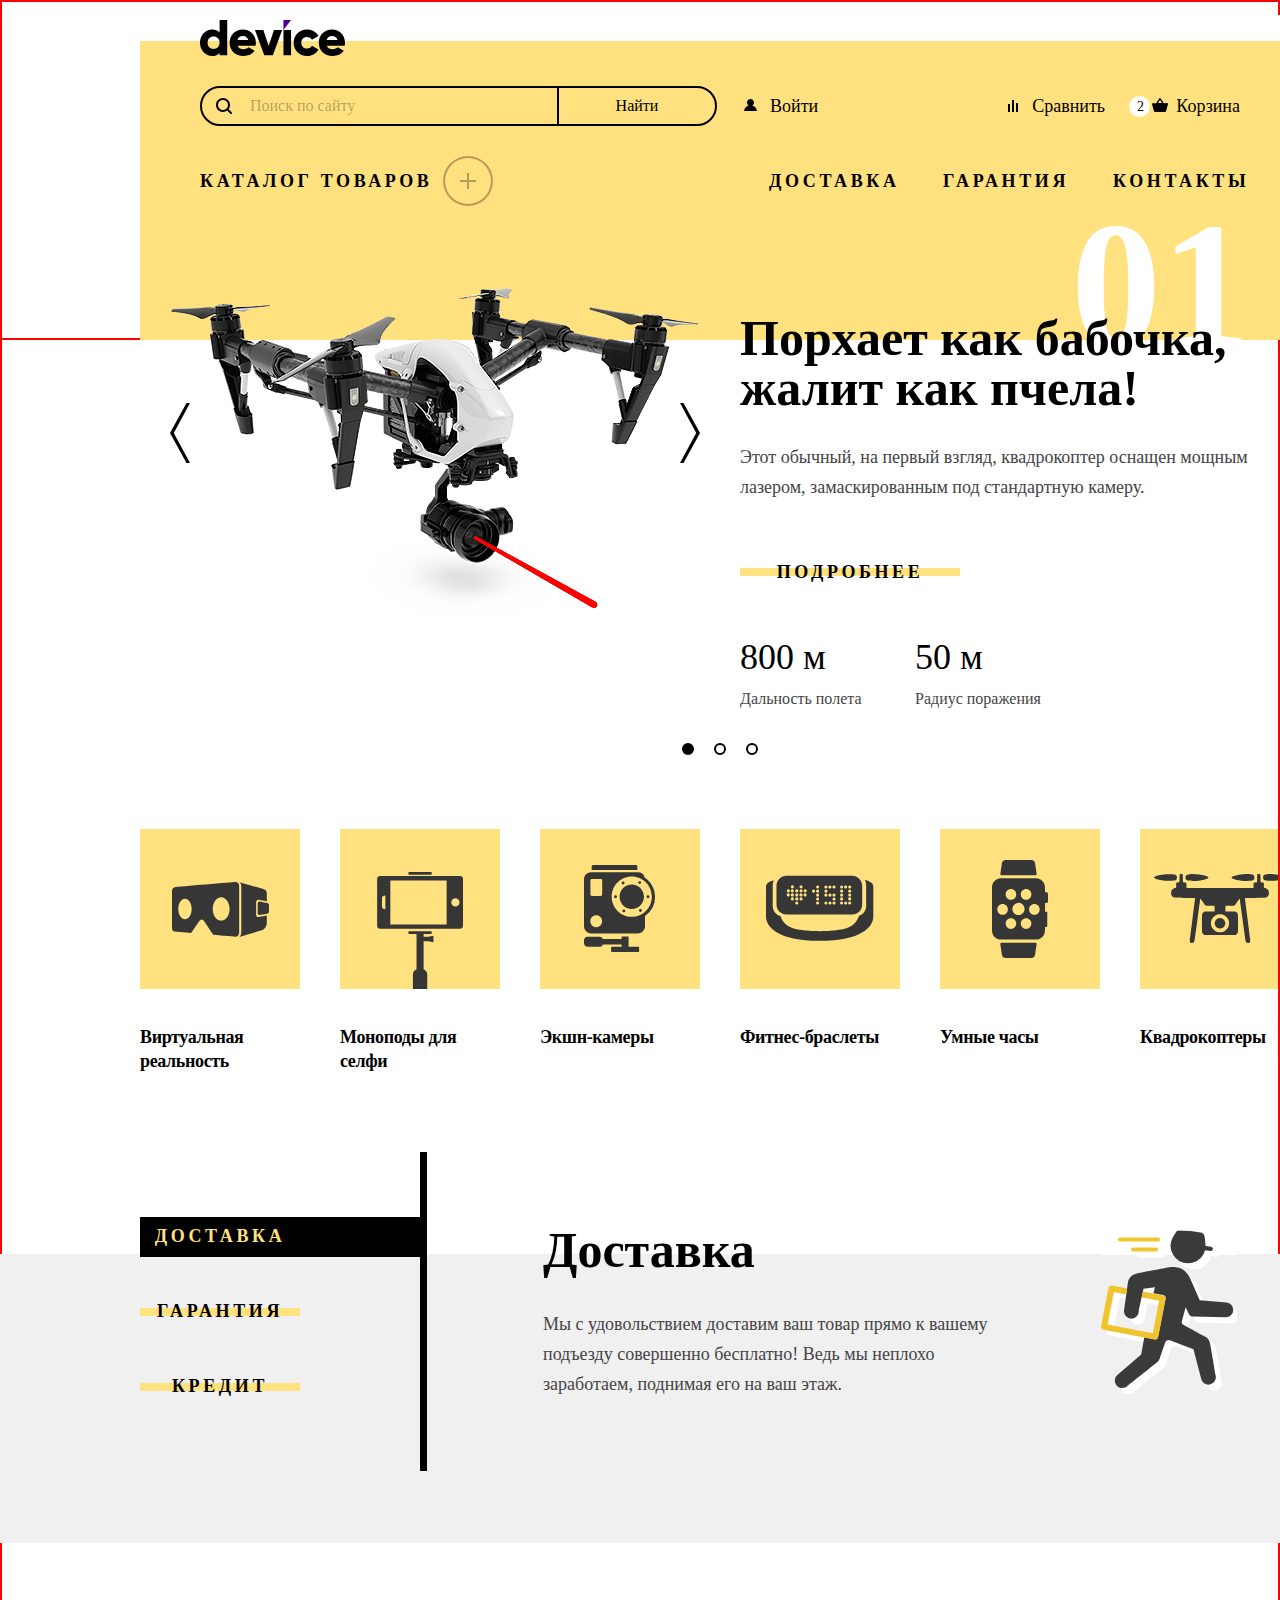
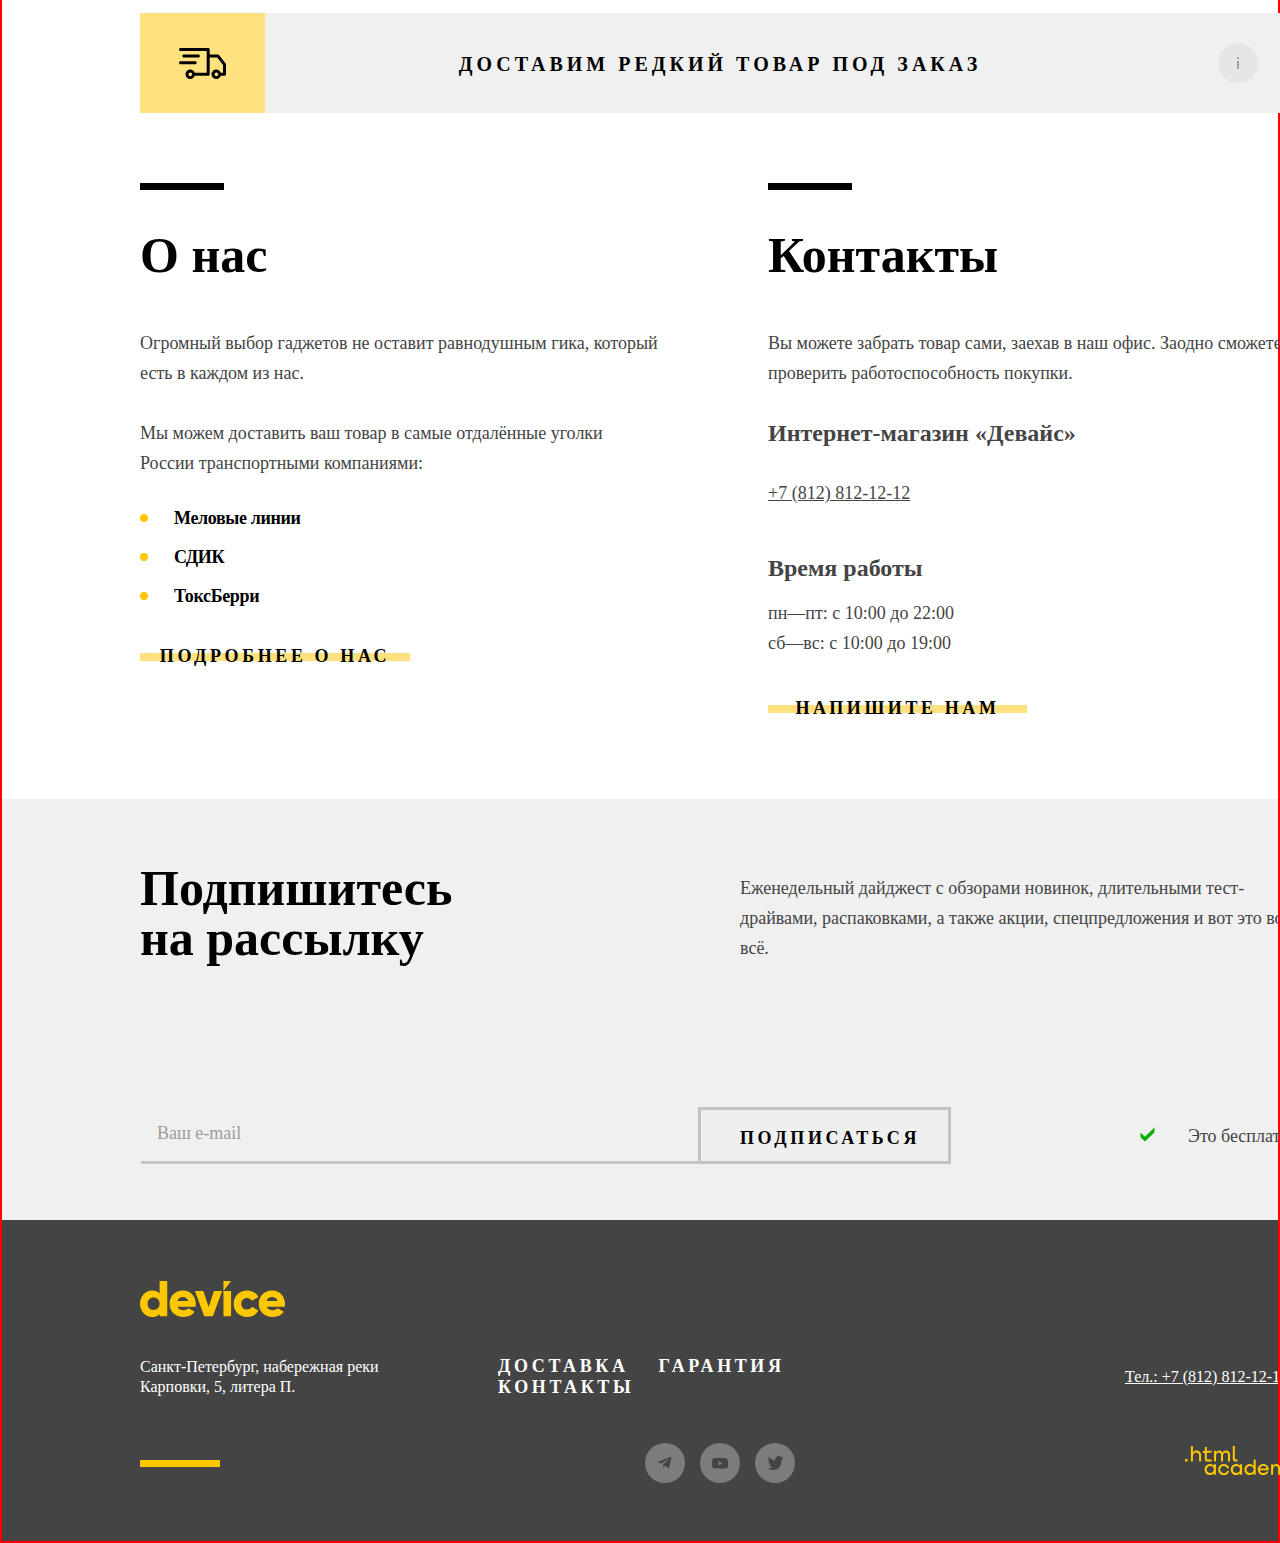
==== commit 64e618d8: "Исправление ошибок" ====
--- a/index.html
+++ b/index.html
@@ -144,7 +144,7 @@
       </div>
     </header>
 
-    <main class="main-container">
+   <main class="main-container">
       <section class="promotion-section">
         <h2 class="visually-hidden">Рекламные слайды товаров.</h2>
         <div class="promotion-slider-wrapper">
@@ -354,6 +354,7 @@
           </li>
         </ol>
       </section>
+      <div class="advantages-wrapper">
       <section class="advantages">
         <h2 class="visually-hidden">Условия и преимущества компании.</h2>
         <nav class="advantages-navigation">
@@ -391,12 +392,14 @@
           </p>
         </div>
       </section>
+      </div>
       <div class="advantages-slogan-block">
-        <a class="advantages-slogan-link">
+        <a class="advantages-slogan-link" href="#">
           <img class="advantages-slogan-image" width="47" height="31"
             src="./images/advantages/advantages-slogan-decor.svg" alt="#">
           <b class="advantages-slogan-info">Доставим редкий товар под заказ</b>
-          <span class="advantages-slogan-image-i">i</span>
+          <svg class="advantages-slogan-image-i" xmlns="http://www.w3.org/2000/svg" width="2" height="12" fill="currentColor" viewBox="0 0 2 12"><g fill="currentColor" clip-path="url(#a)"><path d="M2 0H0v2h2V0ZM2 4H0v8h2V4Z"/></g><defs><clipPath id="a"><path fill="currentColor" d="M0 0h2v12H0z"/></clipPath></defs>
+          </svg>
         </a>
       </div>
       <div class="contacts-container">
--- a/styles/style.css
+++ b/styles/style.css
@@ -38,7 +38,10 @@
   display: flex;
   flex-wrap: wrap;
   min-height: 100%;
-  width: 1440px;
+  width: 100%;
+
+  outline: 2px solid red;
+  outline-offset: -2px;
 }
 
 .visually-hidden {
@@ -53,7 +56,6 @@
 }
 
 .button {
-  text-transform: uppercase;
   border: none;
   cursor: pointer;
 }
@@ -61,8 +63,12 @@
 
 .header {
   margin: 0 auto;
-  width: 1160px;
-
+  width: 1440px;
+  padding-left: 140px;
+  padding-right: 140px;
+
+  outline: 2px solid red;
+  outline-offset: -2px;
 }
 
 
@@ -189,6 +195,7 @@
   font-style: normal;
   font-weight: 400;
   line-height: 20px;
+
   margin: 0;
   padding: 0;
   margin-left: -2px;
@@ -731,13 +738,18 @@
 
 
 /* Промоушн слайды*/
+
 .main-container {
+  margin: 0;
+  padding: 0;
+  flex-grow: 1;
+}
+
+
+.promotion-section {
   margin: 0 auto;
   padding: 0;
-  flex-grow: 1;
-}
-
-
+}
 
 .promotion-slider-wrapper {
   margin: 0 auto;
@@ -1168,14 +1180,25 @@
 }
 
 
+
+.advantages-wrapper {
+  padding: 0;
+  margin: 0;
+  width: 100%;
+  background: linear-gradient(0deg, #F0F0F0 74%, #FFFFFF 0%);
+}
+
+
 .advantages {
   padding: 0;
-  margin: 0 140px 72px 140px;
+  margin: 0 auto;
+  padding-bottom: 72px;
   width: 1160px;
   display: flex;
   align-items: center;
   justify-content: start;
   position: relative;
+  z-index: 0;
 }
 
 .advantages::before {
@@ -1353,6 +1376,7 @@
 .advantages-slogan-block {
   margin: 0 auto;
   padding: 0;
+  margin-top: 70px;
   width: 1160px;
   display: flex;
   align-items: center;
@@ -1360,7 +1384,6 @@
   justify-content: center;
   position: relative;
   box-sizing: border-box;
-  cursor: pointer;
   z-index: 2;
 }
 
@@ -1371,6 +1394,7 @@
   width: 1160px;
   height: 100px;
   position: relative;
+  text-decoration: none;
 }
 
 .advantages-slogan-link::before {
@@ -1432,14 +1456,9 @@
 
 .advantages-slogan-image-i {
   color: rgba(0, 0, 0, 0.3);
-  font-family: "Raleway";
-  font-size: 12px;
-  font-style: normal;
-  font-weight: 800;
-  line-height: normal;
+
   position: absolute;
   display: block;
-  background-repeat: no-repeat;
   justify-content: center;
   margin: 0;
   padding: 0;
@@ -1451,20 +1470,27 @@
 }
 
 
-.advantages-slogan-block:hover + .advantages-slogan-block::before {
-  cursor: pointer;
+.advantages-slogan-link:hover::before {
   background-color: #FFC700;
   transition: background-color 300ms ease-in-out;
 }
 
+.advantages-slogan-link:hover.advantages-slogan-image-i {
+  opacity: 1;
+  transition: background-color 300ms ease-in-out;
+}
+
+
 
 .advantages-slogan-block:active {
-  opacity: 0.3;
-}
-
-.advantages-slogan-block:focus,
-.advantages-slogan-block:focus-visible {
+  background-color: rgba(240, 240, 240, 0.3);
+}
+
+.advantages-slogan-link:focus,
+.advantages-slogan-link:focus-visible {
   outline: 2px solid #AF4FFF;
+  outline-offset: 2px;
+  border: none;
 }
 
 
@@ -1806,7 +1832,7 @@
 }
 
 .subscribe {
-  margin: 0;
+  margin: 0 auto;
   padding: 0;
   width: 1440px;
 }
@@ -1966,11 +1992,11 @@
   margin: 0 auto;
   padding: 0;
   background-color: #444444;
-  width: 1440px;
+  width: 100%;
 }
 
 .footer-container {
-  margin: 0;
+  margin: 0 auto;
   padding: 0 140px;
   padding-top: 61px;
   width: 1440px;
@@ -2234,21 +2260,21 @@
 /* Страница каталога */
 
 .main-inner {
+  margin: 0;
+  padding: 0;
   flex-grow: 1;
-  padding-left: 140px;
-  padding-right: 140px;
-  width: 1440px;
   margin-top: -123px;
   background: linear-gradient(0deg, #F0F0F0 90%, #FFFFFF 0%);
   z-index: 1;
 }
 
 .inner-header {
-  width: 1160px;
-  margin: 0;
-  padding: 0;
-  padding-left: 60px;
+  margin: 0 auto;
+  padding: 0;
+  padding-left: 200px;
+  padding-right: 161px;
   margin-bottom: 34px;
+  width: 1440px;
 }
 
 .inner-header-title {
@@ -2309,8 +2335,9 @@
 
 .catalog-products {
   display: flex;
-  margin: 0;
-  padding: 0;
+  margin: 0 140px;
+  padding: 0;
+
 }
 
 .catalog-filter {
@@ -2319,7 +2346,7 @@
 
 .catalog-filter-wrapper {
   width: 320px;
-  margin: 0;
+  margin: 0 auto;
   padding: 0;
   padding-left: 60px;
   display: flex;
@@ -2598,7 +2625,6 @@
   width: 840px;
   margin: 0;
   padding: 0;
-  margin-bottom: -1px;
   background: #FFF;
 }
 
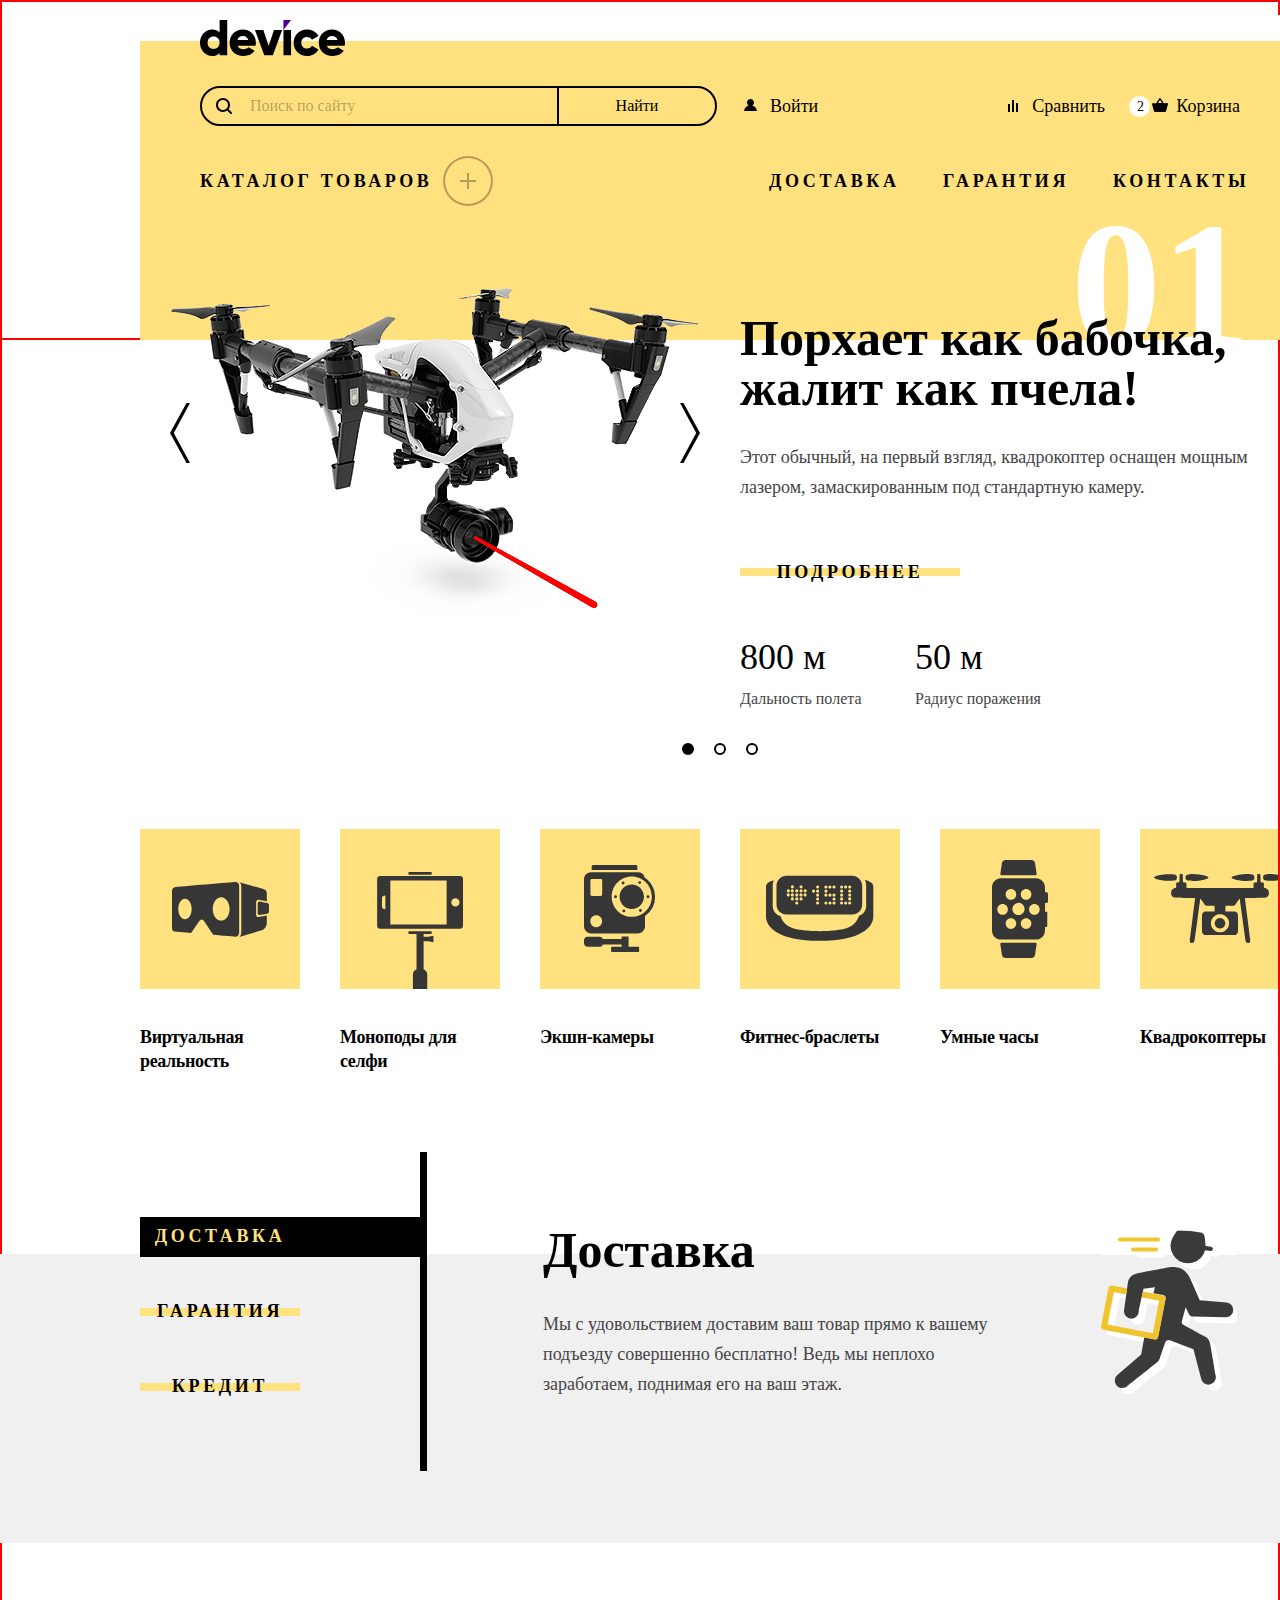
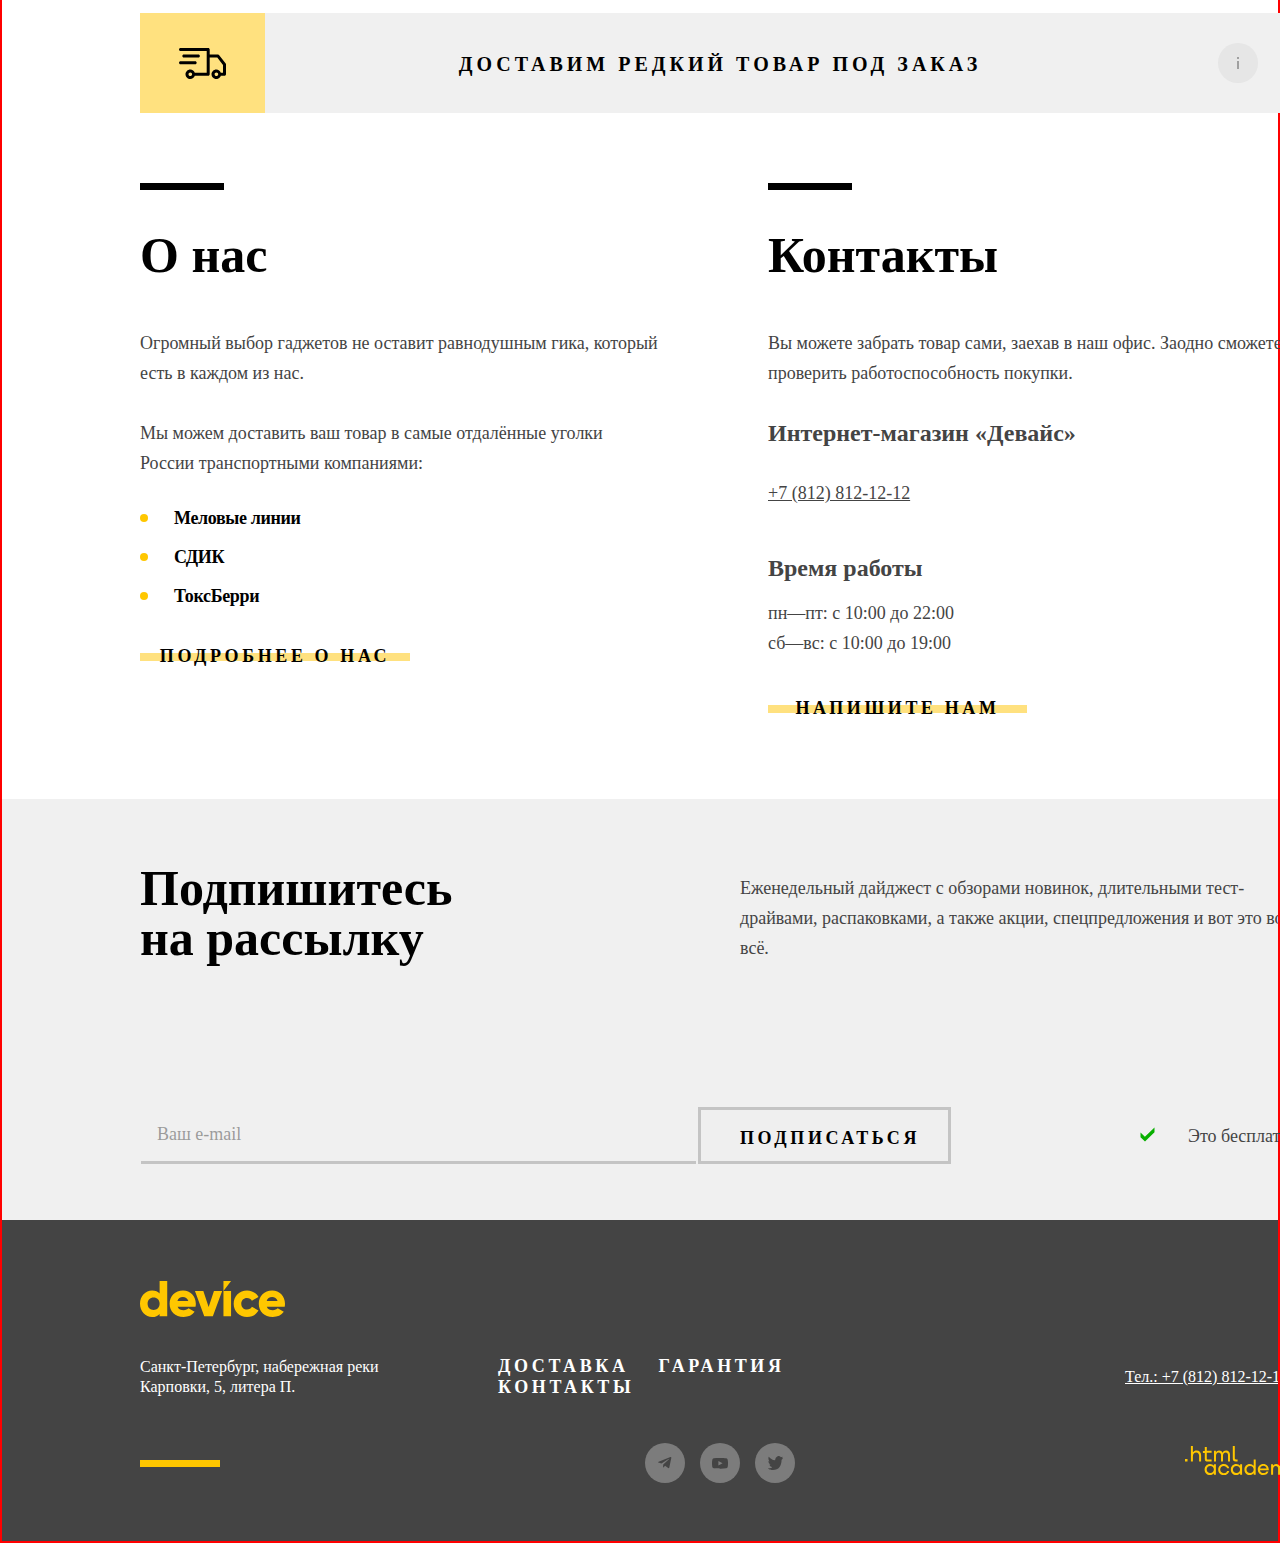
==== commit 89459884: "Исправление ошибок" ====
--- a/index.html
+++ b/index.html
@@ -21,11 +21,15 @@
           </a>
         </div>
         <div class="search-navigation-wrapper">
-          <form class="search-form" action="#" method="get">
-            <label class="search-site-form" for="search-site"></label>
-            <input class="input-search-info" type="search" id="search-site" name="search-site"
-              placeholder="Поиск по сайту">
-            <button class="button button-search" type="button">Найти</button>
+          <form class="search-form" action="/search" method="get" role="search">
+            <div class="search-site-form-wrapper">
+              <label class="search-site-form" for="search-site"></label>
+              <input class="input-search-info" type="search" id="search-site" name="search-site"
+                placeholder="Поиск по сайту">
+            </div>
+            <div class="button-search-wrapper">
+              <button class="button button-search" type="button">Найти</button>
+            </div>
           </form>
           <div class="navigation-authentication-wrapper">
             <nav class="navigation-authentication">
@@ -77,7 +81,7 @@
             </div>
           </div>
         </div>
-
+        <!--Каталог товаров-->
         <div class="header-navigation-wrapper">
           <div class="catalog-header-wrapper">
             <label class="catalog-header" for="subcatalog-product">Каталог товаров</label>
@@ -144,7 +148,7 @@
       </div>
     </header>
 
-   <main class="main-container">
+    <main class="main-container">
       <section class="promotion-section">
         <h2 class="visually-hidden">Рекламные слайды товаров.</h2>
         <div class="promotion-slider-wrapper">
@@ -355,50 +359,59 @@
         </ol>
       </section>
       <div class="advantages-wrapper">
-      <section class="advantages">
-        <h2 class="visually-hidden">Условия и преимущества компании.</h2>
-        <nav class="advantages-navigation">
-          <ul class="advantages-list">
-            <li class="advantages-item advantages-item-marked">
-              <a class="advantages-link advantages-link-marked" href="#">Доставка</a>
-            </li>
-            <li class="advantages-item">
-              <a class="advantages-link" href="#">Гарантия</a>
-            </li>
-            <li class="advantages-item">
-              <a class="advantages-link" href="#">Кредит</a>
-            </li>
-          </ul>
-        </nav>
-        <div class="advantages-marked advantages-marked-delivery">
-          <h3 class="advantages-title">Доставка</h3>
-          <p class="advantages-info">Мы с удовольствием доставим ваш товар прямо
-            к&nbsp;вашему подъезду совершенно бесплатно! Ведь
-            мы неплохо заработаем, поднимая его на ваш этаж.
-          </p>
-        </div>
-        <div class="advantages-marked advantages-marked-guarantee">
-          <h3 class="advantages-title">Гарантия</h3>
-          <p class="advantages-info">Если из-за возгорания купленного у нас товара у вас
-            сгорит дом — не переживайте, мы выдадим вам новый.
-            Товар, не дом, конечно же.
-          </p>
-        </div>
-        <div class="advantages-marked advantages-marked-credit">
-          <h3 class="advantages-title">Кредит</h3>
-          <p class="advantages-info">Залезть в долговую яму стало проще!
-            Кредитные консультанты подберут для вас наиболее выгодные условия кредита.
-            Выгодные для банка, разумеется.
-          </p>
-        </div>
-      </section>
+        <section class="advantages">
+          <h2 class="visually-hidden">Условия и преимущества компании.</h2>
+          <nav class="advantages-navigation">
+            <ul class="advantages-list">
+              <li class="advantages-item advantages-item-marked">
+                <a class="advantages-link advantages-link-marked" href="#">Доставка</a>
+              </li>
+              <li class="advantages-item">
+                <a class="advantages-link" href="#">Гарантия</a>
+              </li>
+              <li class="advantages-item">
+                <a class="advantages-link" href="#">Кредит</a>
+              </li>
+            </ul>
+          </nav>
+          <div class="advantages-marked advantages-marked-delivery">
+            <h3 class="advantages-title">Доставка</h3>
+            <p class="advantages-info">Мы с удовольствием доставим ваш товар прямо
+              к&nbsp;вашему подъезду совершенно бесплатно! Ведь
+              мы неплохо заработаем, поднимая его на ваш этаж.
+            </p>
+          </div>
+          <div class="advantages-marked advantages-marked-guarantee">
+            <h3 class="advantages-title">Гарантия</h3>
+            <p class="advantages-info">Если из-за возгорания купленного у нас товара у вас
+              сгорит дом — не переживайте, мы выдадим вам новый.
+              Товар, не дом, конечно же.
+            </p>
+          </div>
+          <div class="advantages-marked advantages-marked-credit">
+            <h3 class="advantages-title">Кредит</h3>
+            <p class="advantages-info">Залезть в долговую яму стало проще!
+              Кредитные консультанты подберут для вас наиболее выгодные условия кредита.
+              Выгодные для банка, разумеется.
+            </p>
+          </div>
+        </section>
       </div>
       <div class="advantages-slogan-block">
         <a class="advantages-slogan-link" href="#">
           <img class="advantages-slogan-image" width="47" height="31"
             src="./images/advantages/advantages-slogan-decor.svg" alt="#">
           <b class="advantages-slogan-info">Доставим редкий товар под заказ</b>
-          <svg class="advantages-slogan-image-i" xmlns="http://www.w3.org/2000/svg" width="2" height="12" fill="currentColor" viewBox="0 0 2 12"><g fill="currentColor" clip-path="url(#a)"><path d="M2 0H0v2h2V0ZM2 4H0v8h2V4Z"/></g><defs><clipPath id="a"><path fill="currentColor" d="M0 0h2v12H0z"/></clipPath></defs>
+          <svg class="advantages-slogan-image-i" xmlns="http://www.w3.org/2000/svg" width="2" height="12"
+            fill="currentColor" viewBox="0 0 2 12">
+            <g fill="currentColor" clip-path="url(#a)">
+              <path d="M2 0H0v2h2V0ZM2 4H0v8h2V4Z" />
+            </g>
+            <defs>
+              <clipPath id="a">
+                <path fill="currentColor" d="M0 0h2v12H0z" />
+              </clipPath>
+            </defs>
           </svg>
         </a>
       </div>
--- a/styles/style.css
+++ b/styles/style.css
@@ -112,7 +112,9 @@
 .header-logo-link:focus,
 .header-logo-link:focus-visible {
   outline: 2px solid #AF4FFF;
+  outline-offset: 2px;
   z-index: 2;
+  border: none;
 }
 
 
@@ -135,6 +137,20 @@
   display: flex;
   position: relative;
 }
+
+
+.search-site-form::before {
+  content: "";
+  position: absolute;
+  width: 16px;
+  height: 16px;
+  top: 12px;
+  left: 16px;
+  background: url(../images/header/search-icon.svg) no-repeat;
+}
+
+
+
 
 .input-search-info {
   border-radius: 50px 0 0 50px;
@@ -144,43 +160,43 @@
   box-sizing: border-box;
   margin: 0;
   padding: 0;
+  padding-left: 48px;
+  background-color: #FFE17F;
+  cursor: pointer;
+  flex-grow: 1;
   font-family: "Rubik";
   font-size: 16px;
   font-style: normal;
   font-weight: 400;
   line-height: 20px;
-  background-color: #FFE17F;
-  cursor: pointer;
 }
 
 .input-search-info::placeholder {
   color: rgba(0, 0, 0, 0.3);
-  padding-left: 48px;
+
+
 }
 
 .input-search-info:hover::placeholder {
   color: #000000;
   transition: color 0.3s ease-in-out;
-}
-
-.input-search-info:focus,
-.input-search-info:focus-visible,
-.button-search:focus,
-.button-search:focus-visible {
+  appearance: none;
+
+}
+
+.input-search-info:focus.search-site-form-wrapper,
+form.input-search-info:focus-visible {
   outline: 2px solid #AF4FFF;
-  border: none;
-}
-
-
-.search-form::before {
-  content: "";
-  position: absolute;
-  width: 16px;
-  height: 16px;
-  top: 12px;
-  left: 16px;
-  background: url(../images/header/search-icon.svg) no-repeat;
-}
+  outline-offset: 2px;
+  border: none;
+}
+
+.input-search-info:active {
+  appearance: none;
+}
+
+
+
 
 .button-search {
   border-radius: 0 50px 50px 0;
@@ -442,9 +458,10 @@
   transition: opacity 0.3s ease-in-out;
 }
 
-.tooltip-cart-link:focus ,
+.tooltip-cart-link:focus,
 .tooltip-cart-link:focus-visible {
   outline: 2px solid #AF4FFF;
+  outline-offset: 2px;
   border: none;
 }
 
@@ -476,7 +493,9 @@
 
 .tooltip-cart-list:focus::before,
 .tooltip-cart-list:focus-visible::before {
-  border: 2px solid #AF4FFF;
+  outline: 2px solid #AF4FFF;
+  outline-offset: 2px;
+  border: none;
   z-index: 5;
 }
 
@@ -542,13 +561,14 @@
 
 .button-open-cart:active {
   background-color: #FFE17F;
-  color: rgba(0, 0, 0, 0.3);;
+  color: rgba(0, 0, 0, 0.3);
   transition: background-color 0.3s ease-in-out;
 }
 
 .button-open-cart:focus,
 .button-open-cart:focus-visible {
-  outline: 2px solid  #AF4FFF;
+  outline: 2px solid #AF4FFF;
+  outline-offset: 2px;
   border: none;
 }
 
@@ -591,6 +611,7 @@
 
 }
 
+
 .catalog-header::before {
   content: "";
   position: absolute;
@@ -608,22 +629,25 @@
   padding: 0;
   padding-left: 7px;
   display: block;
-  z-index: 10;
-}
-
-.catalog-header:focus,
-.catalog-header:focus-visible {
+  z-index: 3;
+
+}
+
+.catalog-header:focus input,
+.catalog-header:focus-visible input {
   outline: 2px solid #AF4FFF;
-  border: none;
-}
-
-.subcatalog-catalog-checkbox:checked~.subcatalog-catalog {
-  position: absolute;
-  display: flex;
-  margin: 0;
-  padding: 33px 60px 27px 60px;
+  outline-offset: 2px;
+  border: none;
+}
+
+.subcatalog-catalog-checkbox:checked ~ .subcatalog-catalog {
+  position: absolute;
+  display: flex;
+  margin: 0;
+  padding: 29px 60px 27px 60px;
   width: 1160px;
   margin-left: 0;
+  margin-top: 4px;
   list-style-type: none;
   background-color: #ffe17f;
   left: -60px;
@@ -632,8 +656,10 @@
   min-height: 180px;
 }
 
-.subcatalog-catalog-checkbox:checked + .catalog-header::before:checked {
-  background: url(../images/header/minus.svg) no-repeat center;
+.subcatalog-catalog-checkbox:checked::after {
+  background-image: url(../images/header/minus.svg);
+  background-repeat: no-repeat;
+  background-position: center;
   border-radius: 50%;
   border: 2px solid rgba(0, 0, 0, 0.3);
   content: "";
@@ -646,6 +672,8 @@
   margin: 0;
   padding: 0;
   margin-left: 7px;
+  z-index: 5;
+  display: block;
 }
 
 .subcatalog-catalog,
@@ -685,6 +713,26 @@
   font-weight: 400;
   line-height: 18px;
 }
+
+.subcatalog-catalog-link:hover {
+  opacity: 0.6;
+  transition: opacity 0.3s ease-in-out;
+}
+
+.subcatalog-catalog-link:active {
+  opacity: 0.3;
+  transition: opacity 0.3s ease-in-out;
+}
+
+.subcatalog-catalog-link:focus,
+.subcatalog-catalog-link:focus-visible {
+  outline: 2px solid #AF4FFF;
+  outline-offset: 2px;
+  border: none;
+}
+
+.subcatalog-catalog-link:checked:hover {}
+
 
 /* Доставка Гарантия Контакты */
 .main-navigation {
@@ -733,6 +781,7 @@
 .main-navigation-link:focus,
 .main-navigation-link:focus-visible {
   outline: 2px solid #AF4FFF;
+  outline-offset: 2px;
   border: none;
 }
 
@@ -878,8 +927,9 @@
 
 .slider-button:focus,
 .slider-button:focus-visible {
-  border: 2px solid #AF4FFF;
-  outline: none;
+  outline: 2px solid #AF4FFF;
+  outline-offset: 2px;
+  border: none;
 }
 
 
@@ -954,8 +1004,9 @@
 
 
 .slider-pagination-link:focus {
-  border: 2px solid #AF4FFF;
-  outline: none;
+  outline: 2px solid #AF4FFF;
+  outline-offset: 2px;
+  border: none;
 }
 
 .slider-pagination-link:checked {
@@ -1066,6 +1117,7 @@
 .promotion-details:focus,
 .promotion-details:focus-visible {
   outline: 2px solid #AF4FFF;
+  border: none;
 }
 
 .promotion-details:disabled {
@@ -1150,6 +1202,8 @@
 .index-catalog-link:focus,
 .index-catalog-link:focus-visible {
   outline: 2px solid #AF4FFF;
+  outline-offset: 2px;
+  border: none;
 }
 
 
@@ -1282,16 +1336,31 @@
   color: #FFE17F;
 }
 
-.advantages-item:hover a,
-.advantages-item:active a {
+.advantages-link-marked:hover,
+.advantages-link-marked:active,
+.advantages-link-marked:focus,
+.advantages-link-marked:focus-visible {
   padding-left: 35px;
-}
-
-.advantages-item:focus a {
-  padding-left: 35px;
-
-}
-
+  transition: padding-left 0.3s ease-in-out;
+}
+
+.advantages-item:not(.advantages-link-marked):focus,
+.advantages-link:not(.advantages-link-marked):focus-visible {
+  outline: 2px solid #AF4FFF;
+  outline-offset: 2px;
+  border: none;
+  appearance: none;
+}
+
+.advantages-item:not(.advantages-item-marked):hover {
+  background-color: #FFE17F;
+  transition: background-color 0.3s ease-in-out;
+}
+
+.advantages-item:not(.advantages-item-marked):active {
+  background-color: #FFC700;
+  transition: background-color 0.3s ease-in-out;
+}
 
 .advantages-marked {
   margin: 0;
@@ -1613,6 +1682,25 @@
   appearance: none;
 }
 
+.delivery-method-link:focus,
+.delivery-method-link:focus-visible,
+.contacts-phone:focus,
+.contacts-phone:focus-visible {
+  outline: 2px solid #AF4FFF;
+  outline-offset: 2px;
+  border: none;
+}
+
+.contacts-phone:hover {
+  color: #FFC700;
+  transition: color 0.3s ease-in-out;
+}
+
+.contacts-phone:active {
+  color: rgba(255, 199, 0, 0.3);
+
+}
+
 .about-detail-wrapper {
   margin: 0;
   padding: 0;
@@ -1647,7 +1735,8 @@
   border-bottom: 8px solid #FFE17F;
   width: 270px;
   left: 0;
-  top: 50%;;
+  top: 50%;
+  ;
   transform: translateY(-50%);
   z-index: -1;
 }
@@ -1670,6 +1759,7 @@
 .contacts-about-detail:focus,
 .contacts-about-detail:focus-visible {
   outline: 2px solid #AF4FFF;
+  border: none;
 
 }
 
@@ -1820,6 +1910,7 @@
 .message-link:focus,
 .message-link:focus-visible {
   outline: 2px solid #AF4FFF;
+  border: none;
 }
 
 .message-link:disabled {
@@ -1903,29 +1994,36 @@
   margin: 0;
   padding: 0;
   padding-left: 16px;
-
   box-sizing: border-box;
   flex-grow: 1;
-
+  font-family: "Rubik";
+  font-size: 18px;
+  font-style: normal;
+  font-weight: 400;
+  line-height: 30px;
 }
 
 .input-email::placeholder {
   color: rgba(68, 68, 68, 0.5);
-  font-family: "Rubik";
-  font-size: 18px;
-  font-style: normal;
-  font-weight: 400;
-  line-height: 30px;
-  margin: 0;
-  padding: 0;
-
-
-
+  margin: 0;
+  padding: 0;
+}
+
+.input-email:focus,
+.input-email:focus-visible {
+  background-color: #DCDCDC;
+  outline: none;
+  border: none;
+}
+
+.input-email:active::placeholder {
+  color: #444444;
 }
 
 .button-subscribe {
   margin: 0;
   padding: 18px 39px;
+  margin-left: 2px;
   width: 253px;
   height: 57px;
   color: #000;
@@ -1957,7 +2055,9 @@
 
 .button-subscribe:focus,
 .button-subscribe:focus-visible {
-  border: 2px solid #AF4FFF;
+  outline: 2px solid #AF4FFF;
+  outline-offset: 2px;
+  border: none;
 }
 
 .subscribe-reason {
@@ -2022,6 +2122,8 @@
 .footer-logo-link:focus,
 .footer-logo-link:focus-visible {
   outline: 2px solid #AF4FFF;
+  outline-offset: 2px;
+  border: none;
 }
 
 .footer-navigation-wrapper {
@@ -2227,16 +2329,21 @@
 .footer-phone-link:focus-visible,
 .footer-contacts-logo-htmlacademy:focus-visible {
   outline: 2px solid #AF4FFF;
+  outline-offset: 2px;
+  border: none;
 }
 
 
 .footer-navigation-link:hover {
   text-decoration: underline 2px solid #FFC700;
+  color: #FFC700;
   text-underline-offset: 4px;
+  transition: color 0.3s ease-in-out;
 }
 
 .footer-navigation-link:active {
   text-decoration: underline 2px solid #FFC700;
+  color: #FFC700;
   text-underline-offset: 4px;
   opacity: 0.3;
 }
@@ -2469,8 +2576,14 @@
 
 .control {
   position: relative;
-  display: block;
-  padding-left: 36px;
+  display: inline-block;
+  padding-left: 27px;
+
+}
+
+
+.control-input {
+  appearance: none;
 
 }
 
@@ -2487,45 +2600,33 @@
   border-radius: 3px;
   border: 2px solid #CCCCCC;
   box-sizing: border-box;
-}
-
-.control-mark-checked {
-  border-color: #000000;
-}
-
-.control:hover .control-mark {
-  border-color: #814b18;
-  transition: background-color 300ms ease-in-out;
-}
-
-.control-input:disabled + .control-mark {
-  border-color: #242424;
-  transition: background-color 300ms ease-in-out;
-}
-
-
-
-.control-input[type="checkbox"]:checked + .control-mark::before {
+  cursor: pointer;
+}
+
+
+.control-label:checked::before input {
   position: absolute;
   bottom: 5px;
   left: 5px;
   width: 10px;
   height: 10px;
   content: "";
+  background-position: center;
   background: url(../images/catalog/tick.svg) no-repeat;
-
-}
-
-
-
-
-.control-input[type="radio"] + .control-mark {
+  z-index: 2;
+}
+
+
+
+
+
+.control-input[type="radio"] {
   border-radius: 50%;
 
 
 }
 
-.control-input[type="radio"]:checked + .control-mark::before {
+.control-input[type="radio"]:checked {
   position: absolute;
   bottom: 0;
   left: 0;
@@ -2588,7 +2689,8 @@
   content: "";
   border-bottom: 8px solid #FFE17F;
   position: absolute;
-  top: 16px;
+  top: 50%;
+  transform: translateY(-50%);
   left: 0;
   width: 220px;
   z-index: -1;
@@ -2615,6 +2717,7 @@
 .button-filter-show:focus,
 .button-filter-show:focus-visible {
   outline: 2px solid #AF4FFF;
+  border: none;
 }
 
 .button-filter-show:disabled {
@@ -2703,6 +2806,8 @@
 .button-up:focus,
 .button-down:focus {
   outline: 2px solid #AF4FFF;
+  outline-offset: 2px;
+  border: none;
 }
 
 
@@ -2795,13 +2900,15 @@
 .product-card:focus a,
 .product-card:focus-visible a {
   outline: 2px solid #AF4FFF;
+  outline-offset: 2px;
+  border: none;
 }
 
 .product-card {
   position: relative;
 }
 
-.product-card:hover::before  {
+.product-card:hover::before {
   content: "";
   background-image: url(../images/catalog/button-more.svg);
   background-repeat: no-repeat;
@@ -2854,6 +2961,8 @@
 .button-download-more:focus,
 .button-download-more:focus-visible {
   outline: 2px solid #AF4FFF;
+  outline-offset: 2px;
+  border: none;
 }
 
 .button-download-more:disabled {
@@ -2957,6 +3066,8 @@
   background-color: #F0F0F0;
   color: #000000;
   outline: 2px solid #AF4FFF;
+  outline-offset: 2px;
+  border: none;
 }
 
 .pagination-link:hover {
@@ -2971,6 +3082,8 @@
 .pagination-link:focus-visible {
   color: rgba(68, 68, 68, 0.3);
   outline: 2px solid #AF4FFF;
+  outline-offset: 2px;
+  border: none;
 }
 
 .pagination-current:hover,
@@ -3034,6 +3147,8 @@
 .modal-close-button:focus,
 .modal-close-button:focus-visible {
   outline: 2px solid #AF4FFF;
+  outline-offset: 2px;
+  border: none;
 }
 
 
@@ -3337,8 +3452,10 @@
 .send-form-button {
   border: none;
   width: 200px;
-  height: 20px;
-  padding: 0;
+  height: 40px;
+  padding: 0;
+  padding-top: 10px;
+  padding-bottom: 10px;
   margin: 0;
   color: #000;
   text-align: center;
@@ -3358,10 +3475,35 @@
   content: "";
   border-bottom: 8px solid #FFE17F;
   position: absolute;
-  top: 6px;
+  top: 50%;
+  transform: translateY(-50%);
   left: 0;
   width: 200px;
   z-index: -1;
   box-sizing: border-box;
   appearance: none;
 }
+
+.send-form-button:hover {
+  background-color: #FFE17F;
+  height: 100%;
+  transition: background-color 0.3s ease-in-out;
+}
+
+.send-form-button:active::after {
+  content: "";
+  position: absolute;
+  z-index: -1;
+  background-color: #FFCC33;
+  height: 100%;
+  top: 0;
+  left: 0;
+  width: 200px;
+
+}
+
+.send-form-button:focus,
+.send-form-button:focus-visible {
+  outline: 2px solid #AF4FFF;
+  border: none;
+}
